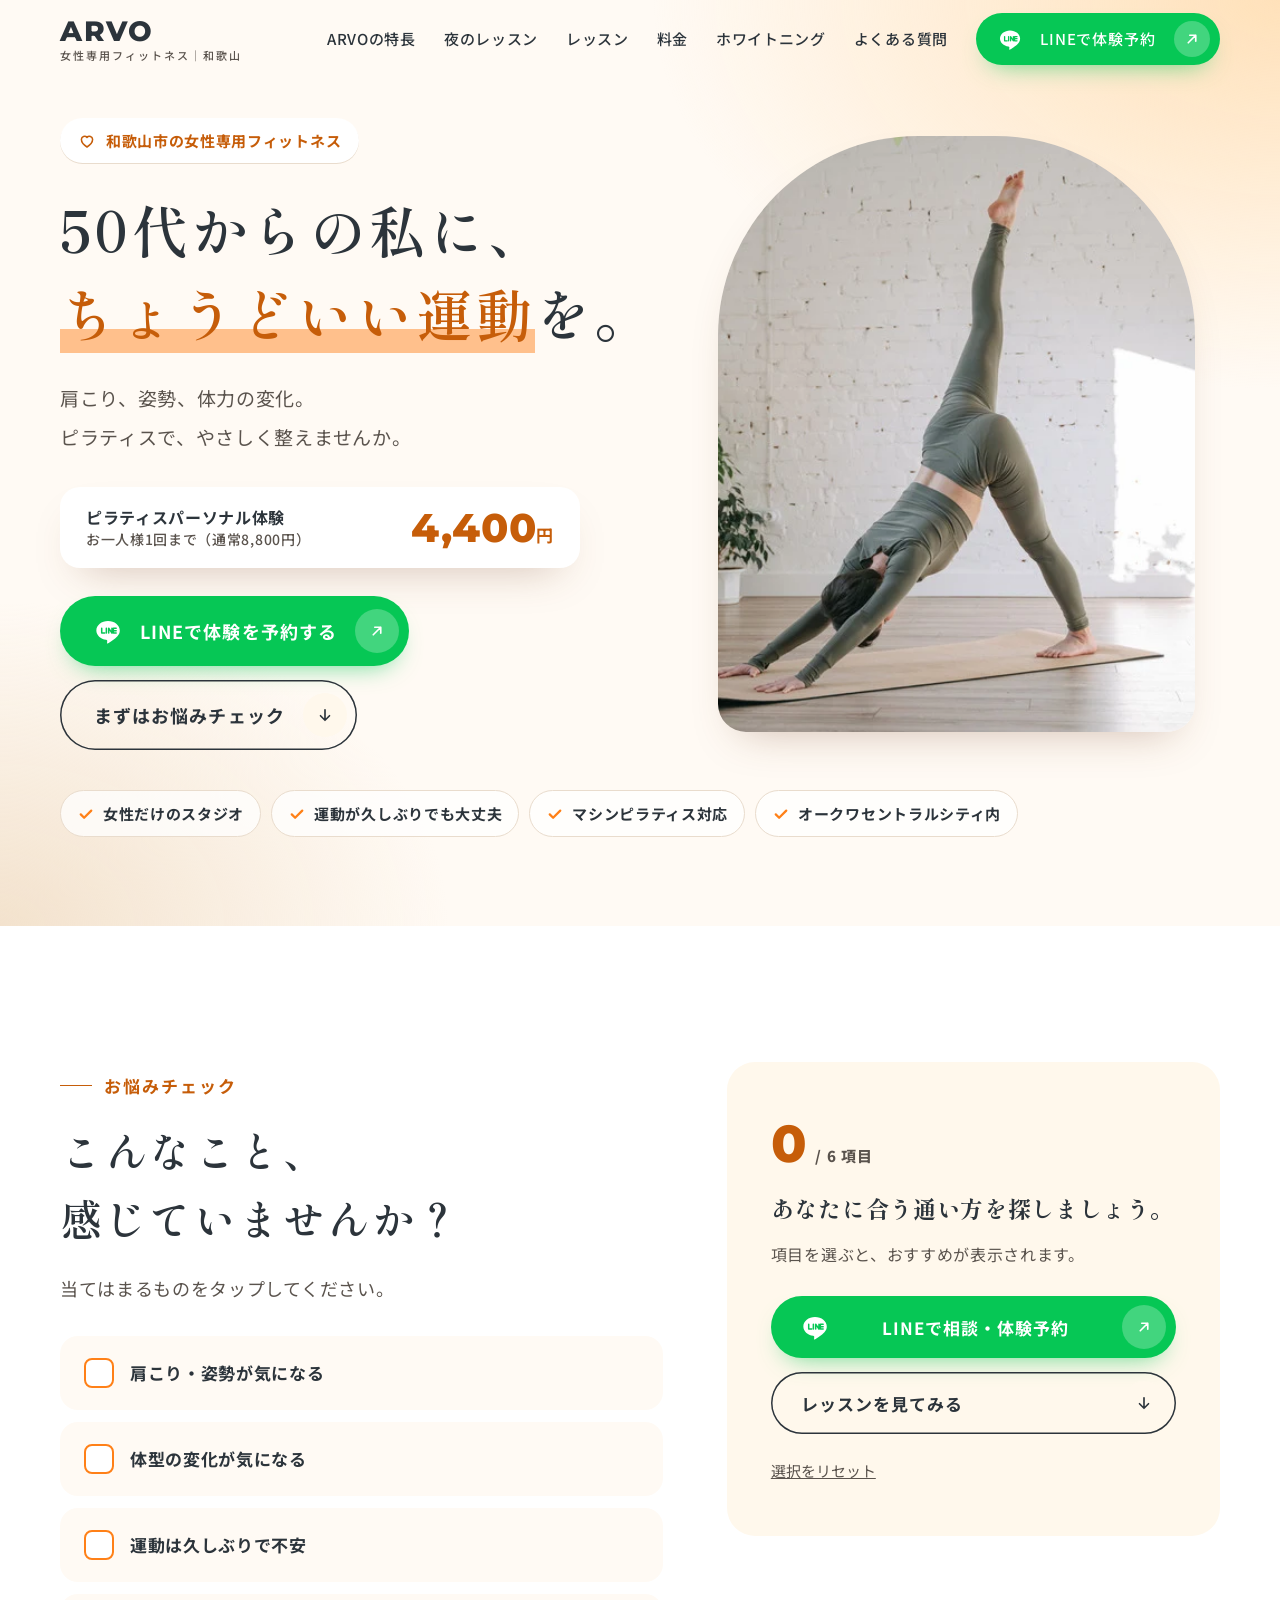
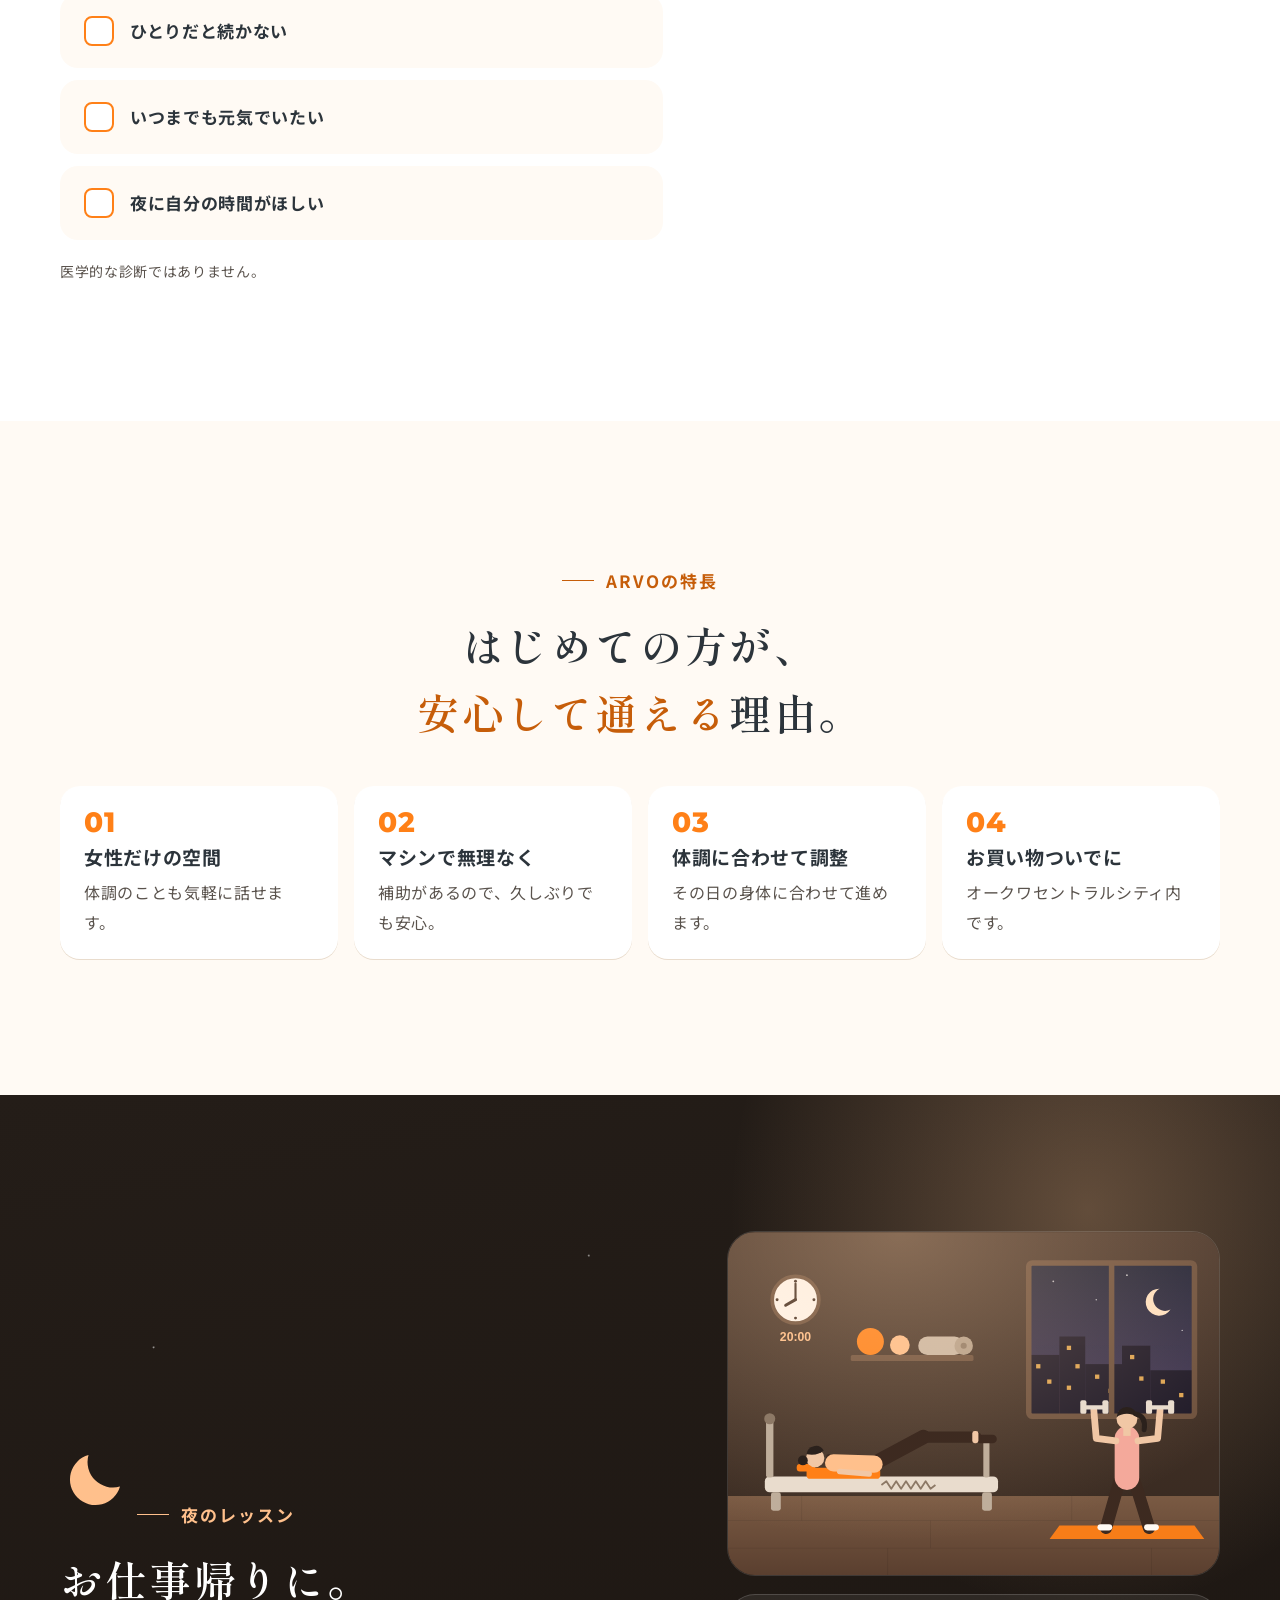
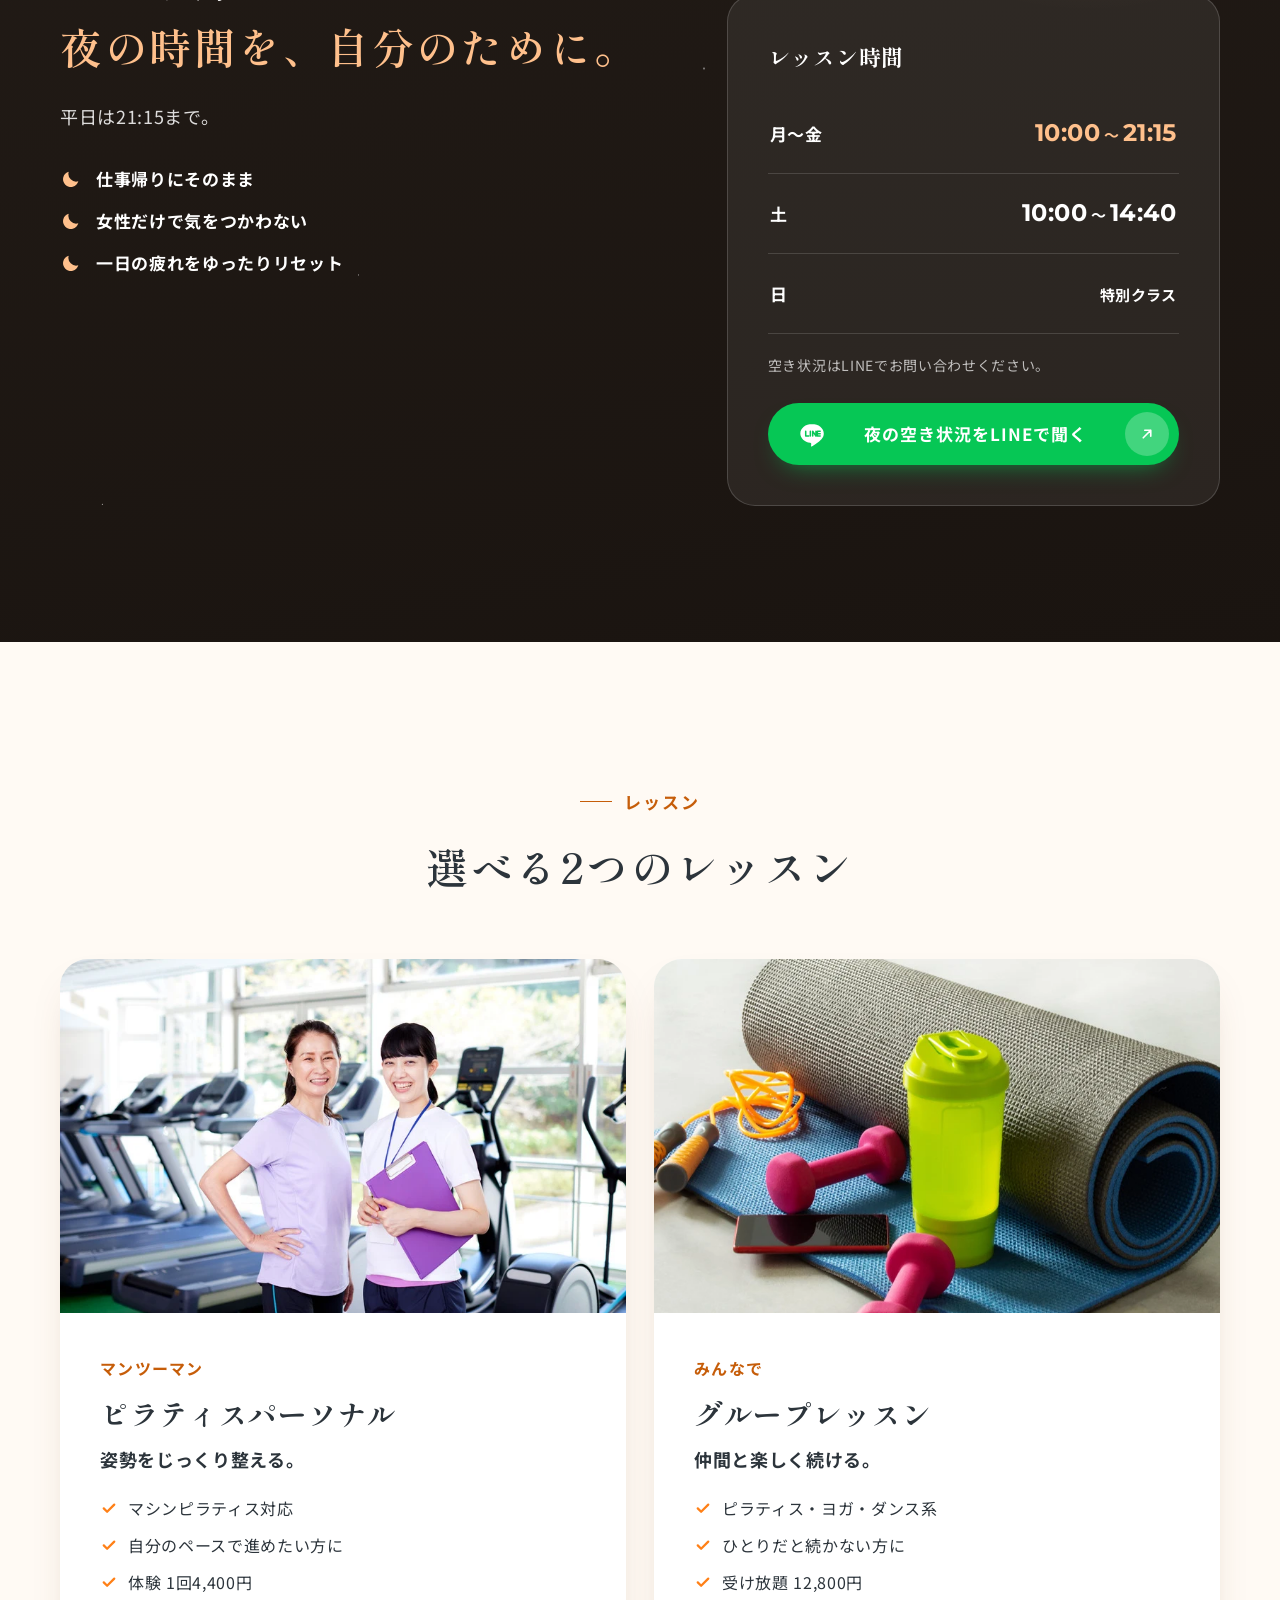
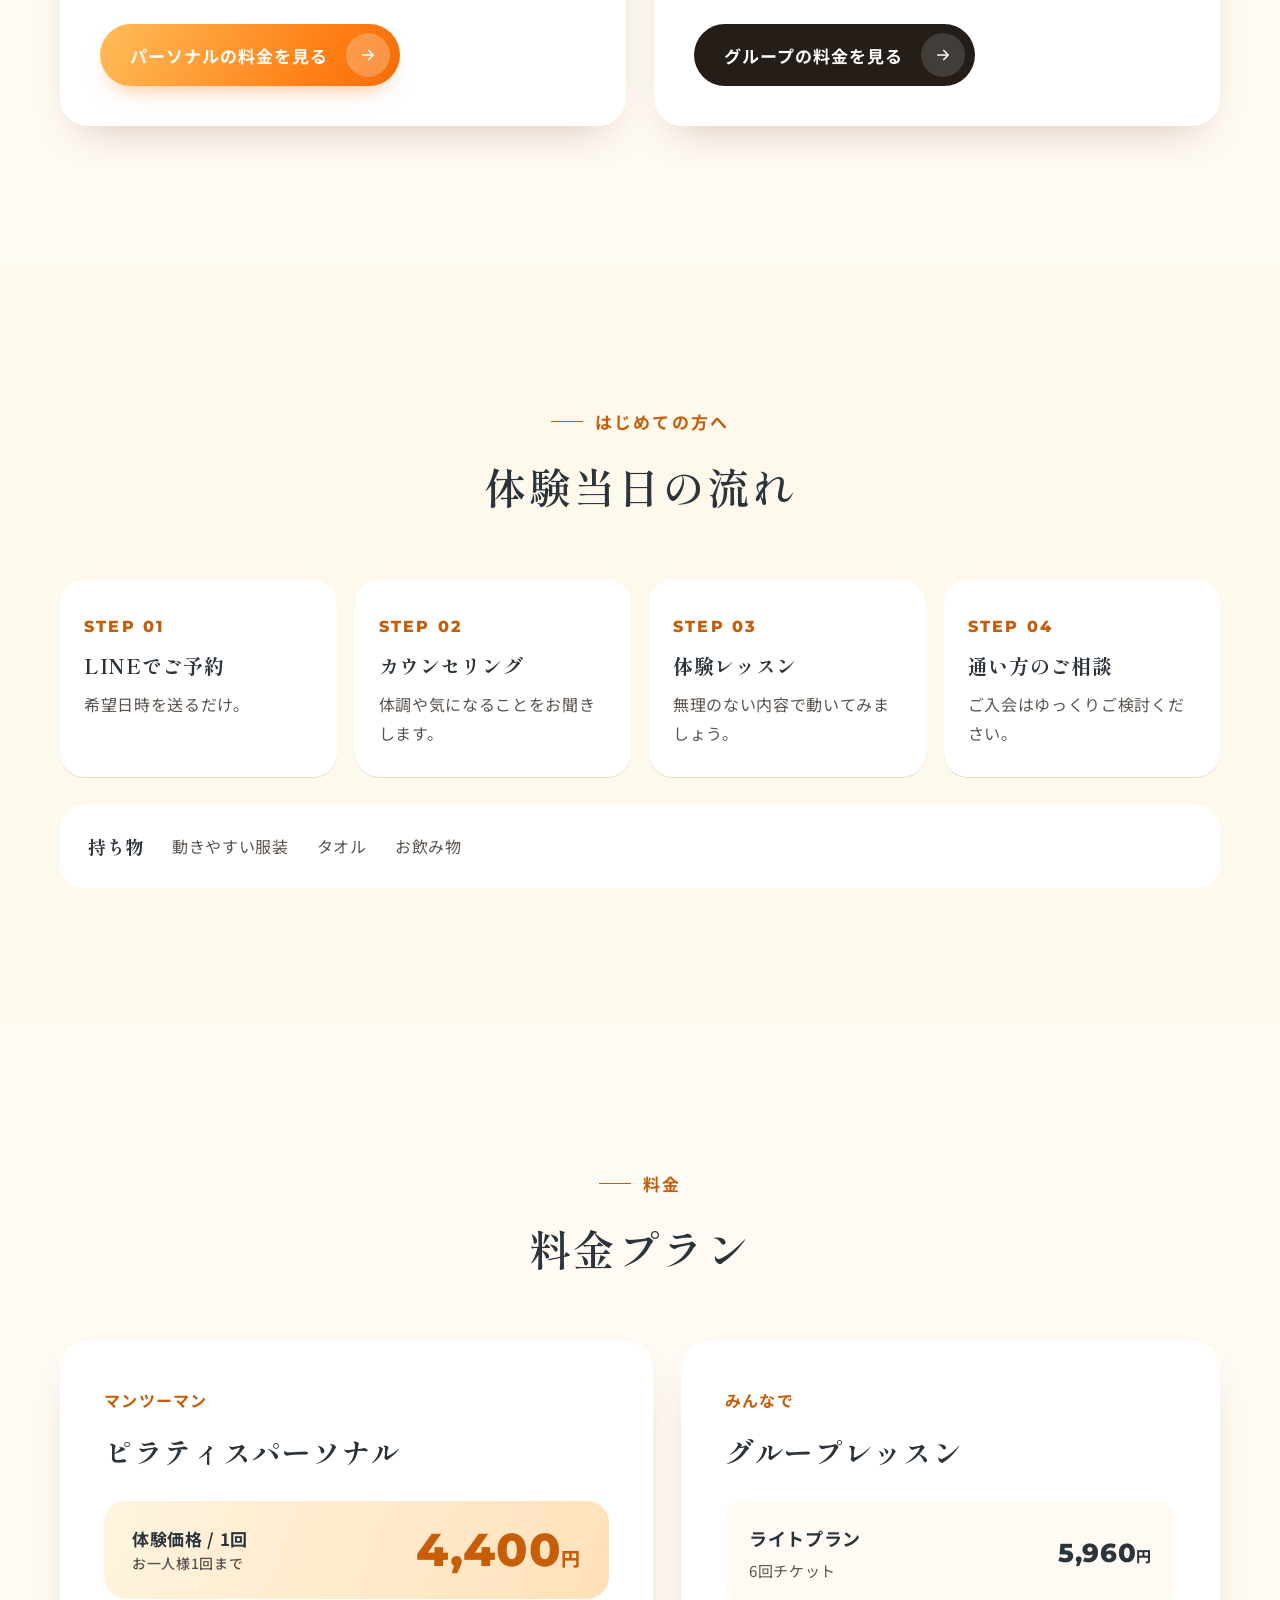
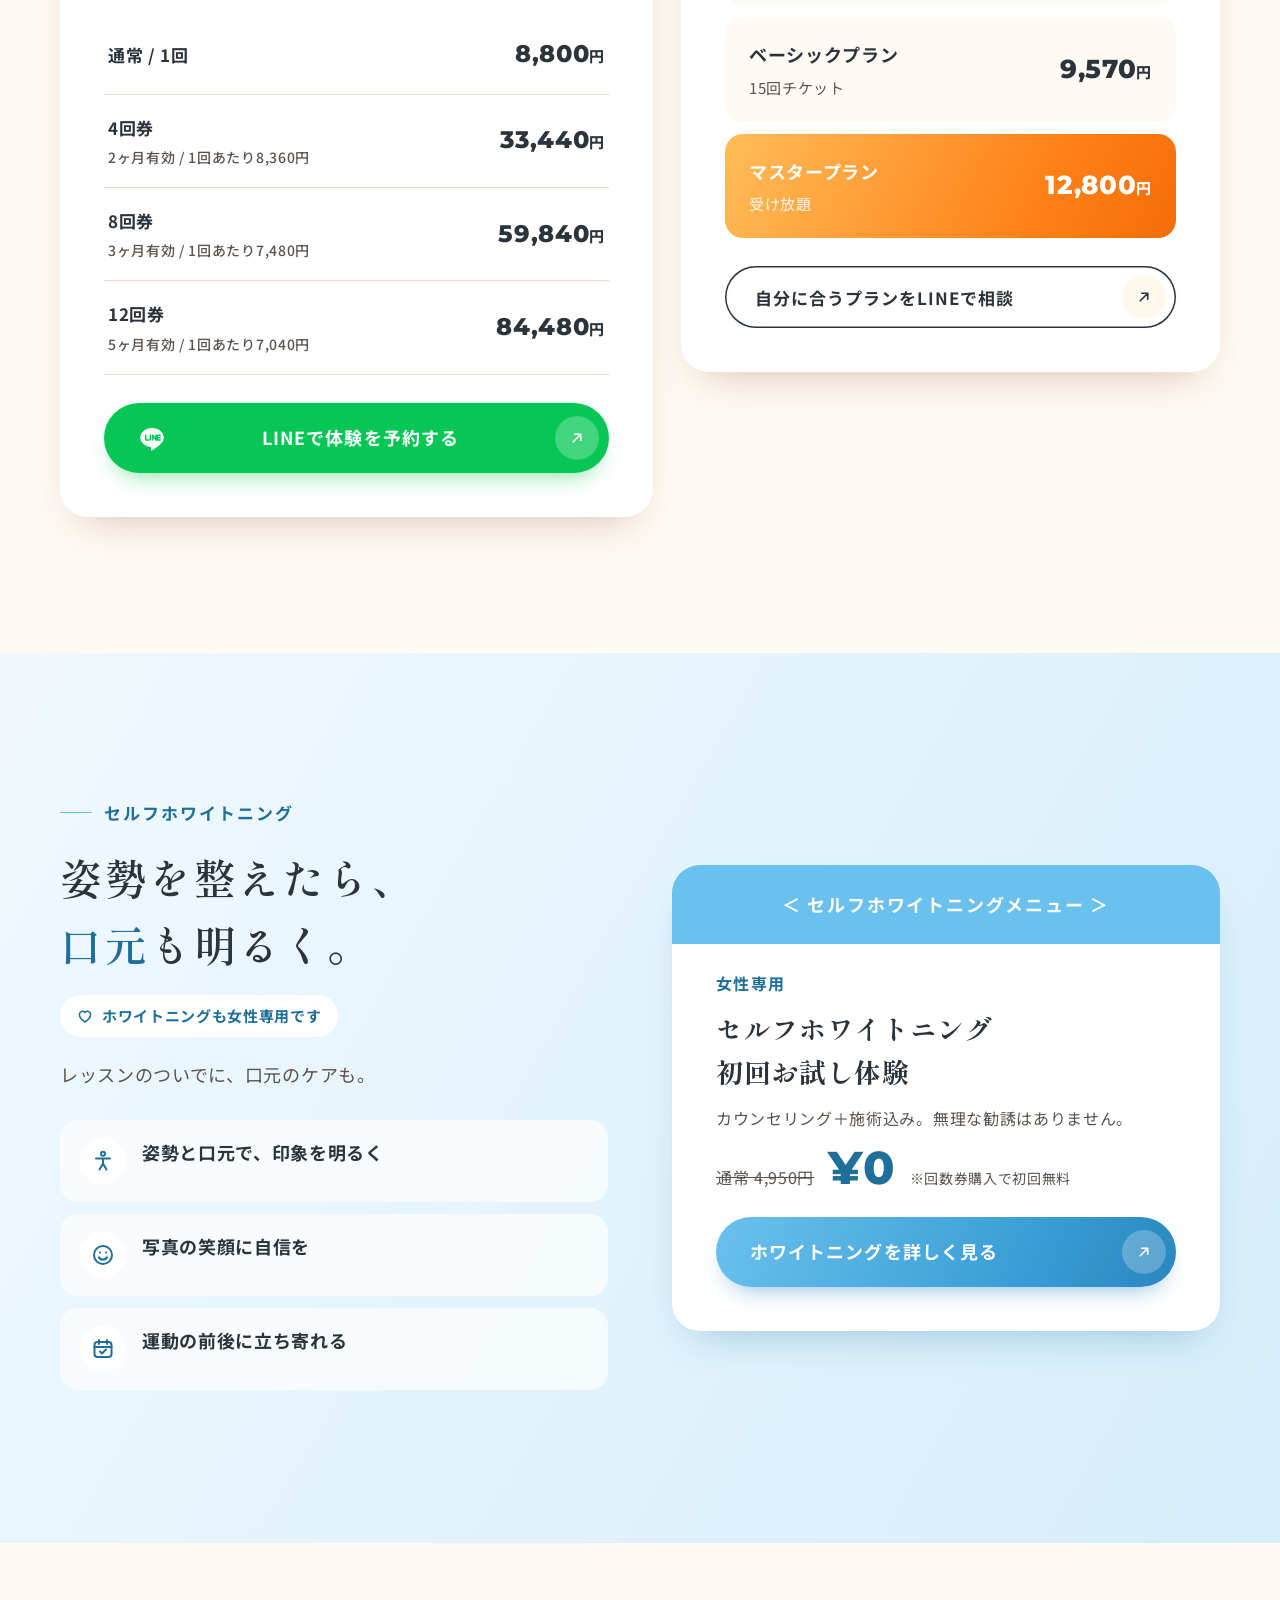
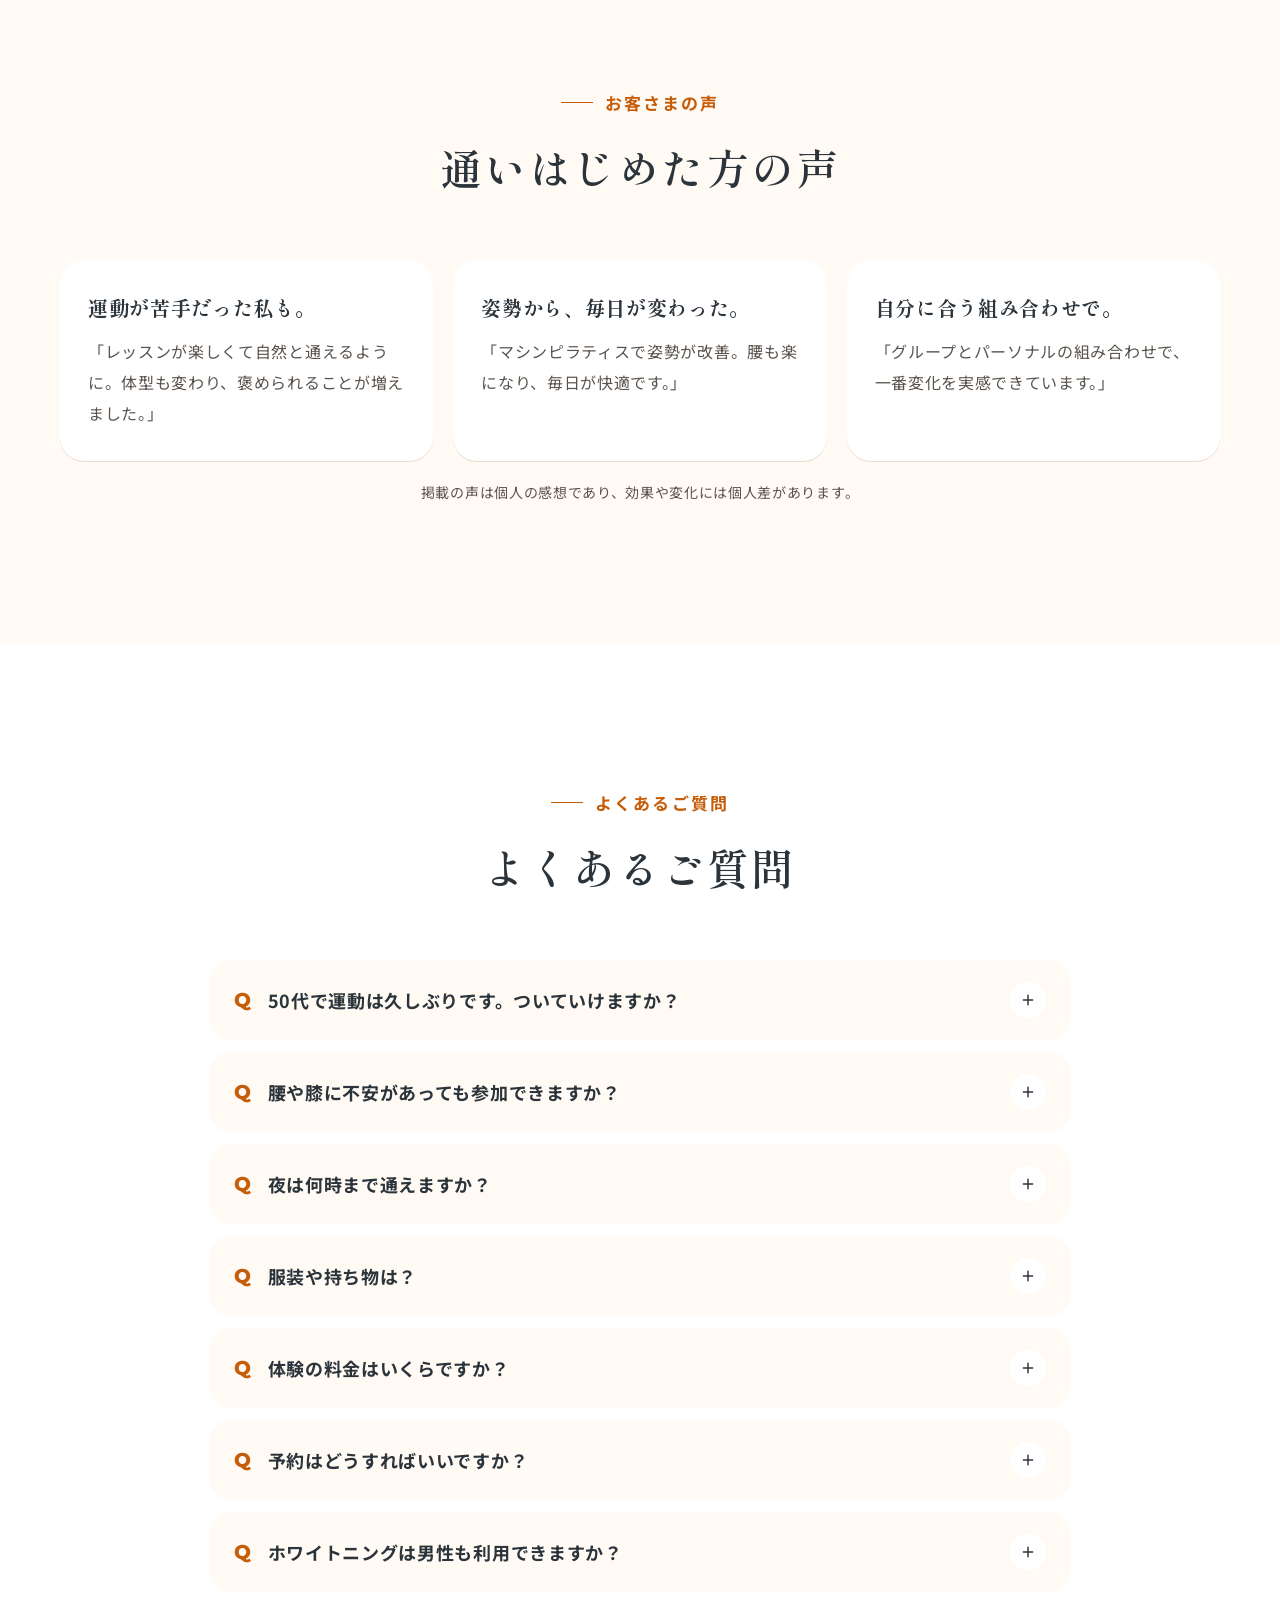
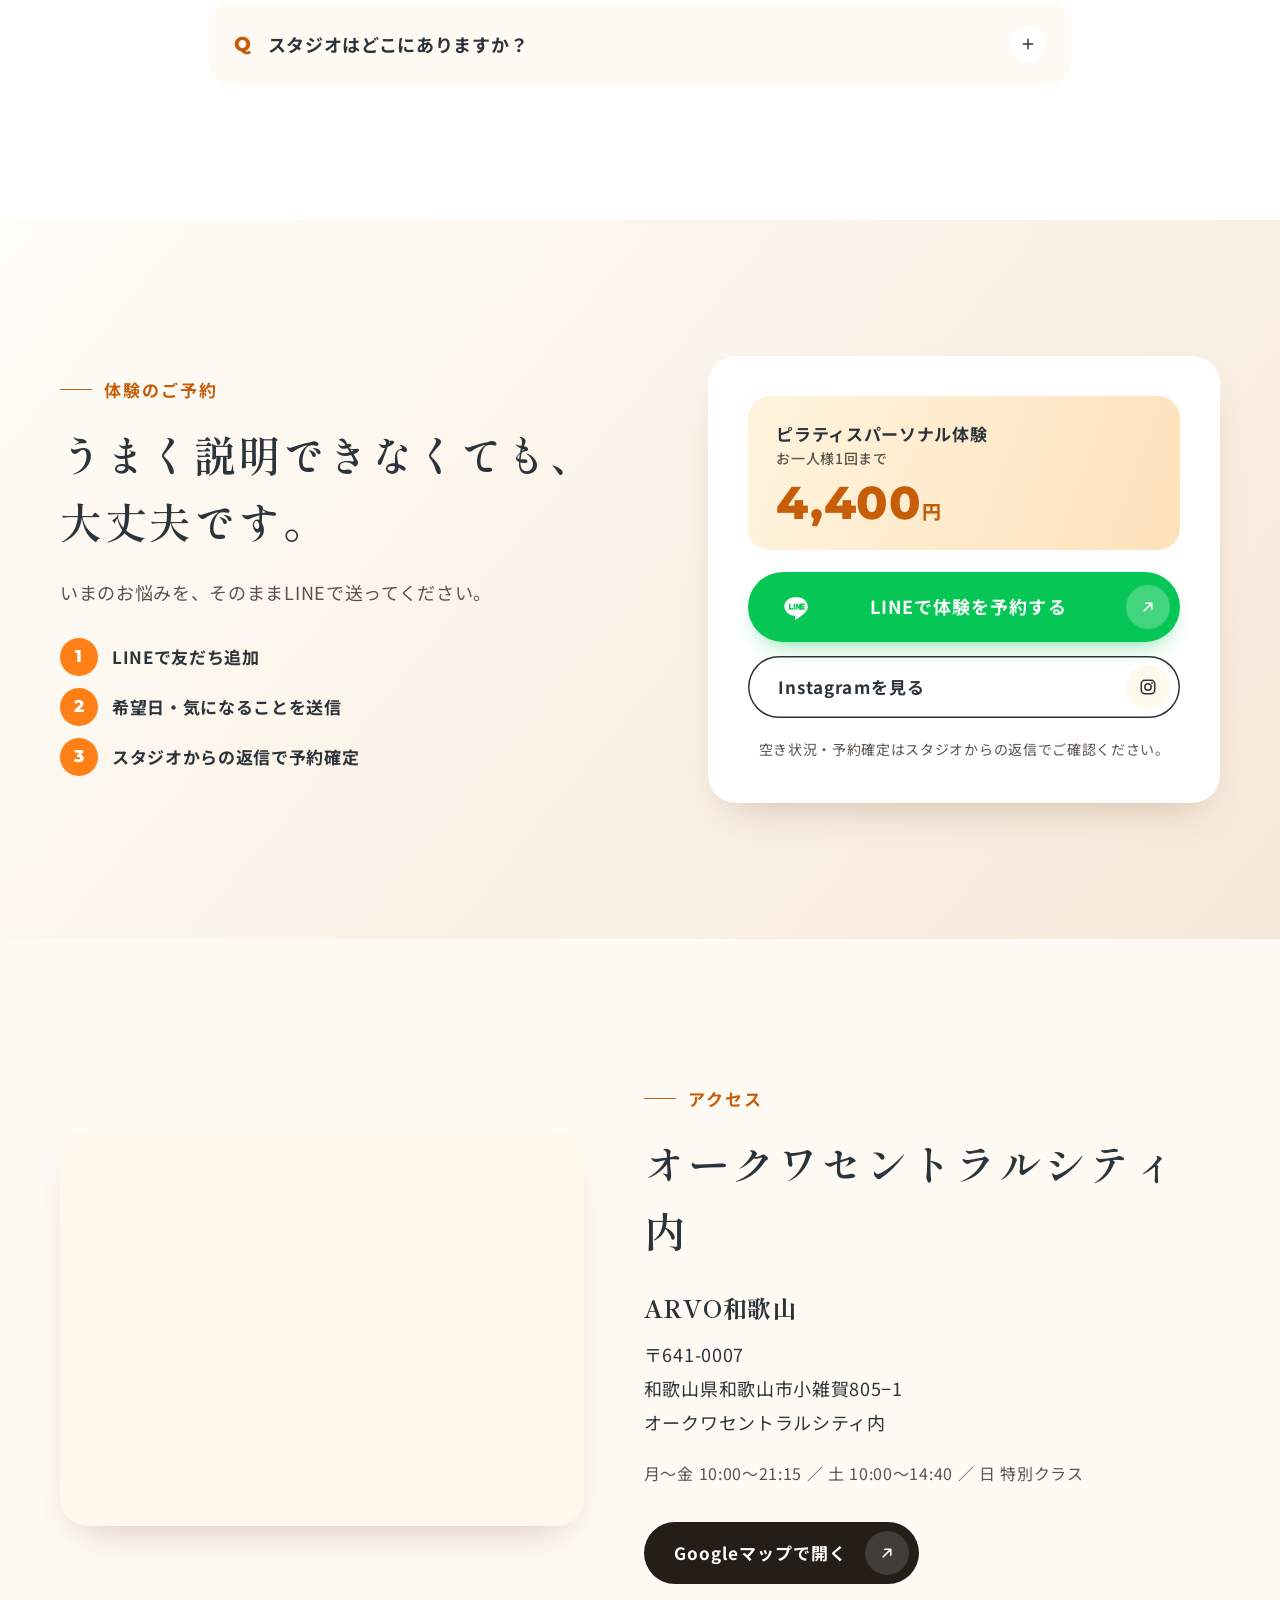
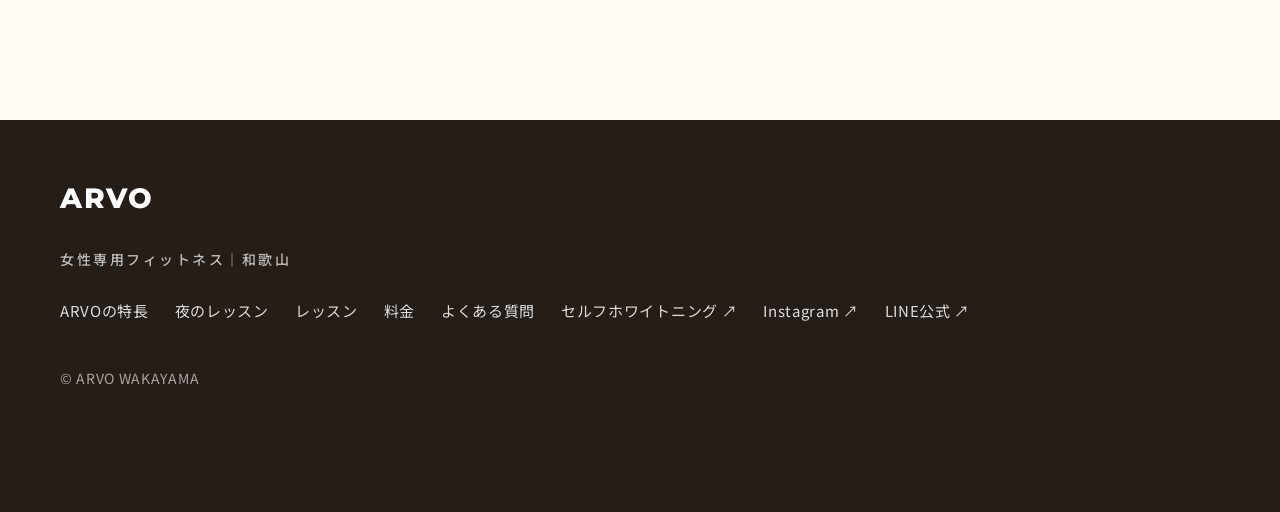
==== index.html @ 071e4595 "Remove evening-hours badge from first view Co-Authored-By: Claude Opus 5.5 <noreply@anthropic.com> C" ====
<!doctype html>
<html lang="ja">
<head>
<meta charset="utf-8">
<meta name="viewport" content="width=device-width,initial-scale=1">
<title>50代からはじめる、女性専用ピラティス | ARVO和歌山</title>
<meta name="description" content="和歌山市・オークワセントラルシティ内の女性専用フィットネス「ARVO」。50代からでも無理なくはじめられるピラティス・ヨガ。平日は夜21:15まで、仕事帰りにも通えます。ピラティスパーソナル体験1回4,400円。ご予約はLINEから。">
<meta property="og:title" content="50代からはじめる、女性専用ピラティス | ARVO和歌山">
<meta property="og:description" content="いまの私に、ちょうどいい運動を。平日は夜21:15まで。ピラティスパーソナル体験1回4,400円。">
<meta property="og:image" content="https://kechijima.github.io/ArvoHP/assets/yoga.webp">
<meta property="og:url" content="https://kechijima.github.io/ArvoHP/">
<meta property="og:type" content="website">
<meta name="theme-color" content="#241d18">
<link rel="preconnect" href="https://fonts.googleapis.com">
<link rel="preconnect" href="https://fonts.gstatic.com" crossorigin>
<link href="https://fonts.googleapis.com/css2?family=Montserrat:wght@700;800&family=Noto+Sans+JP:wght@400;500;700&family=Shippori+Mincho:wght@600&display=swap" rel="stylesheet">
<link rel="stylesheet" href="css/style.css">
</head>
<body>
<!--
  ▼ リンク設定
  LINE公式アカウント: https://lin.ee/SpYlcYa（js/main.js の LINKS.line でも一括管理）
-->
<a class="skip" href="#main">本文へ移動</a>

<svg width="0" height="0" style="position:absolute" aria-hidden="true">
  <symbol id="i-arrow" viewBox="0 0 24 24"><path d="M5 12h14M13 6l6 6-6 6" fill="none" stroke="currentColor" stroke-width="2.2" stroke-linecap="round" stroke-linejoin="round"/></symbol>
  <symbol id="i-out" viewBox="0 0 24 24"><path d="M7 17 17 7M9 7h8v8" fill="none" stroke="currentColor" stroke-width="2.2" stroke-linecap="round" stroke-linejoin="round"/></symbol>
  <symbol id="i-down" viewBox="0 0 24 24"><path d="M12 5v14M6 13l6 6 6-6" fill="none" stroke="currentColor" stroke-width="2.2" stroke-linecap="round" stroke-linejoin="round"/></symbol>
  <symbol id="i-plus" viewBox="0 0 24 24"><path d="M12 5v14M5 12h14" fill="none" stroke="currentColor" stroke-width="2.2" stroke-linecap="round"/></symbol>
  <symbol id="i-check" viewBox="0 0 24 24"><path d="m5 12.5 4.5 4.5L19 7.5" fill="none" stroke="currentColor" stroke-width="3" stroke-linecap="round" stroke-linejoin="round"/></symbol>
  <symbol id="i-line" viewBox="0 0 24 24"><path d="M12 3.5C6.5 3.5 2 7.1 2 11.6c0 4 3.6 7.4 8.4 8 .3.1.8.2.9.5.1.3.1.7 0 1l-.1.9c0 .3-.2 1 .9.5 1.1-.5 5.9-3.5 8-6 1.5-1.6 2-3.2 2-4.9 0-4.5-4.5-8.1-10.1-8.1Z" fill="#fff"/><path d="M6.6 9.6v4.2h2.6M10.6 9.6v4.2M12.6 13.8V9.6l2.8 4.2V9.6M19 9.6h-2.4v4.2H19M16.6 11.7H19" fill="none" stroke="#06c755" stroke-width="1.3" stroke-linecap="round" stroke-linejoin="round"/></symbol>
  <symbol id="i-ig" viewBox="0 0 24 24"><rect x="3" y="3" width="18" height="18" rx="5" fill="none" stroke="currentColor" stroke-width="2"/><circle cx="12" cy="12" r="4.2" fill="none" stroke="currentColor" stroke-width="2"/><circle cx="17.4" cy="6.6" r="1.2" fill="currentColor"/></symbol>
  <symbol id="i-moon" viewBox="0 0 24 24"><path d="M20 14.5A8.5 8.5 0 0 1 9.5 4a8.5 8.5 0 1 0 10.5 10.5Z" fill="currentColor"/></symbol>
  <symbol id="i-heart" viewBox="0 0 24 24"><path d="M12 20s-7.5-4.6-7.5-10.2A4.3 4.3 0 0 1 12 7.3a4.3 4.3 0 0 1 7.5 2.5C19.5 15.4 12 20 12 20Z" fill="none" stroke="currentColor" stroke-width="2" stroke-linejoin="round"/></symbol>
  <symbol id="i-pin" viewBox="0 0 24 24"><path d="M12 21s-7-6.2-7-11.5a7 7 0 0 1 14 0C19 14.8 12 21 12 21Z" fill="none" stroke="currentColor" stroke-width="2"/><circle cx="12" cy="9.5" r="2.5" fill="none" stroke="currentColor" stroke-width="2"/></symbol>
  <symbol id="i-leaf" viewBox="0 0 24 24"><path d="M5 19c0-8 5-13 14-14-1 9-6 14-14 14Zm0 0 7-7" fill="none" stroke="currentColor" stroke-width="2" stroke-linecap="round" stroke-linejoin="round"/></symbol>
  <symbol id="i-smile" viewBox="0 0 24 24"><circle cx="12" cy="12" r="9" fill="none" stroke="currentColor" stroke-width="2"/><path d="M8 14.5c1 1.4 2.4 2.1 4 2.1s3-.7 4-2.1M9 9.5h.01M15 9.5h.01" fill="none" stroke="currentColor" stroke-width="2.2" stroke-linecap="round"/></symbol>
  <symbol id="i-body" viewBox="0 0 24 24"><circle cx="12" cy="4.8" r="2" fill="none" stroke="currentColor" stroke-width="2"/><path d="M5 9.5h14M12 9.5v5M12 14.5l-3.5 6M12 14.5l3.5 6" fill="none" stroke="currentColor" stroke-width="2" stroke-linecap="round"/></symbol>
  <symbol id="i-cal" viewBox="0 0 24 24"><rect x="3.5" y="5" width="17" height="15" rx="3" fill="none" stroke="currentColor" stroke-width="2"/><path d="M3.5 10h17M8 3v4M16 3v4M9 14.5l2 2 4-4" fill="none" stroke="currentColor" stroke-width="2" stroke-linecap="round" stroke-linejoin="round"/></symbol>
  <symbol id="i-menu" viewBox="0 0 24 24"><path d="M4 7h16M4 12h16M4 17h16" fill="none" stroke="currentColor" stroke-width="2.2" stroke-linecap="round"/></symbol>
  <symbol id="i-close" viewBox="0 0 24 24"><path d="M6 6l12 12M18 6 6 18" fill="none" stroke="currentColor" stroke-width="2.2" stroke-linecap="round"/></symbol>
</svg>

<!-- ===== HEADER ===== -->
<header class="hd" id="hd">
  <div class="wrap hd-in">
    <a class="logo" href="#top" aria-label="ARVO 和歌山 トップへ"><b>ARVO</b><small>女性専用フィットネス｜和歌山</small></a>
    <button class="menu-btn" id="menuBtn" aria-label="メニューを開く" aria-expanded="false" aria-controls="nav"><svg><use href="#i-menu"/></svg></button>
    <nav class="nav" id="nav" aria-label="メインメニュー">
      <a href="#reasons">ARVOの特長</a>
      <a href="#night">夜のレッスン</a>
      <a href="#lessons">レッスン</a>
      <a href="#price">料金</a>
      <a href="#smile">ホワイトニング</a>
      <a href="#faq">よくある質問</a>
      <a class="btn btn--line" data-link="line" href="https://lin.ee/SpYlcYa" target="_blank" rel="noopener"><svg class="ico" aria-hidden="true"><use href="#i-line"/></svg>LINEで体験予約<span class="chip"><svg aria-hidden="true"><use href="#i-out"/></svg></span></a>
    </nav>
  </div>
</header>

<main id="main">
<!-- ===== FIRST VIEW ===== -->
<section class="hero" id="top">
  <div class="wrap hero-grid">
    <div class="hero-copy">
      <p class="hero-tag"><svg width="18" height="18" aria-hidden="true"><use href="#i-heart"/></svg>和歌山市の女性専用フィットネス</p>
      <h1>50代からの私に、<br><span class="nw"><em>ちょうどいい運動</em>を。</span></h1>
      <p class="hero-lead">肩こり、姿勢、体力の変化。<br>ピラティスで、やさしく整えませんか。</p>
      <p class="hero-offer"><span class="lbl">ピラティスパーソナル体験<small>お一人様1回まで（通常8,800円）</small></span><span class="price">4,400<small>円</small></span></p>
      <div class="btn-row">
        <a class="btn btn--line btn--lg" data-link="line" href="https://lin.ee/SpYlcYa" target="_blank" rel="noopener"><svg class="ico" aria-hidden="true"><use href="#i-line"/></svg>LINEで体験を予約する<span class="chip"><svg aria-hidden="true"><use href="#i-out"/></svg></span></a>
        <a class="btn btn--ghost btn--lg" href="#check">まずはお悩みチェック<span class="chip"><svg aria-hidden="true"><use href="#i-down"/></svg></span></a>
      </div>
    </div>
    <div class="hero-visual">
      <div class="hero-photo"><img src="assets/yoga.webp" alt="明るいスタジオで身体を伸ばす女性" fetchpriority="high" width="800" height="534"></div>
    </div>
  </div>
  <div class="wrap">
    <ul class="hero-chips">
      <li><svg aria-hidden="true"><use href="#i-check"/></svg>女性だけのスタジオ</li>
      <li><svg aria-hidden="true"><use href="#i-check"/></svg>運動が久しぶりでも大丈夫</li>
      <li><svg aria-hidden="true"><use href="#i-check"/></svg>マシンピラティス対応</li>
      <li><svg aria-hidden="true"><use href="#i-check"/></svg>オークワセントラルシティ内</li>
    </ul>
  </div>
</section>

<!-- ===== お悩みチェック ===== -->
<section class="sec check" id="check">
  <div class="wrap check-grid">
    <div class="rv">
      <p class="eyebrow">お悩みチェック</p>
      <h2 class="h2">こんなこと、<br>感じていませんか？</h2>
      <p class="lead">当てはまるものをタップしてください。</p>
      <ul class="check-list" style="margin-top:30px">
        <li class="check-item"><input type="checkbox" id="c1" data-hint="personal"><label for="c1"><span class="box"><svg><use href="#i-check"/></svg></span>肩こり・姿勢が気になる</label></li>
        <li class="check-item"><input type="checkbox" id="c2" data-hint="personal"><label for="c2"><span class="box"><svg><use href="#i-check"/></svg></span>体型の変化が気になる</label></li>
        <li class="check-item"><input type="checkbox" id="c3" data-hint="both"><label for="c3"><span class="box"><svg><use href="#i-check"/></svg></span>運動は久しぶりで不安</label></li>
        <li class="check-item"><input type="checkbox" id="c4" data-hint="group"><label for="c4"><span class="box"><svg><use href="#i-check"/></svg></span>ひとりだと続かない</label></li>
        <li class="check-item"><input type="checkbox" id="c5" data-hint="group"><label for="c5"><span class="box"><svg><use href="#i-check"/></svg></span>いつまでも元気でいたい</label></li>
        <li class="check-item"><input type="checkbox" id="c6" data-hint="night"><label for="c6"><span class="box"><svg><use href="#i-check"/></svg></span>夜に自分の時間がほしい</label></li>
      </ul>
      <p class="note">医学的な診断ではありません。</p>
    </div>
    <aside class="result rv" aria-live="polite">
      <p class="count"><span id="cnt">0</span><small>/ 6 項目</small></p>
      <h3 id="resTitle">あなたに合う通い方を探しましょう。</h3>
      <p id="resText">項目を選ぶと、おすすめが表示されます。</p>
      <div class="btn-row">
        <a class="btn btn--line btn--block" data-link="line" href="https://lin.ee/SpYlcYa" target="_blank" rel="noopener"><svg class="ico" aria-hidden="true"><use href="#i-line"/></svg>LINEで相談・体験予約<span class="chip"><svg aria-hidden="true"><use href="#i-out"/></svg></span></a>
        <a class="btn btn--ghost btn--block" href="#lessons">レッスンを見てみる<span class="chip"><svg aria-hidden="true"><use href="#i-down"/></svg></span></a>
      </div>
      <button class="reset" id="reset" type="button">選択をリセット</button>
    </aside>
  </div>
</section>

<!-- ===== 特長 ===== -->
<section class="sec" id="reasons">
  <div class="wrap reasons-wrap">
    <div class="rv">
      <p class="eyebrow">ARVOの特長</p>
      <h2 class="h2">はじめての方が、<br><em>安心して通える</em>理由。</h2>
            <div class="reasons">
        <div class="reason"><span class="n">01</span><h3>女性だけの空間</h3><p>体調のことも気軽に話せます。</p></div>
        <div class="reason"><span class="n">02</span><h3>マシンで無理なく</h3><p>補助があるので、久しぶりでも安心。</p></div>
        <div class="reason"><span class="n">03</span><h3>体調に合わせて調整</h3><p>その日の身体に合わせて進めます。</p></div>
        <div class="reason"><span class="n">04</span><h3>お買い物ついでに</h3><p>オークワセントラルシティ内です。</p></div>
      </div>
    </div>
  </div>
</section>

<!-- ===== 夜のレッスン（30代向け） ===== -->
<section class="sec night" id="night">
  <div class="night-stars" aria-hidden="true"></div>
  <div class="wrap night-grid">
    <div class="rv">
      <svg class="night-moon" aria-hidden="true"><use href="#i-moon"/></svg>
      <p class="eyebrow" style="margin-top:18px">夜のレッスン</p>
      <h2 class="h2">お仕事帰りに。<br><em>夜の時間を、自分のために。</em></h2>
      <p class="lead">平日は21:15まで。</p>
      <ul class="night-points">
        <li><svg aria-hidden="true"><use href="#i-moon"/></svg><span><b>仕事帰りにそのまま</b></span></li>
        <li><svg aria-hidden="true"><use href="#i-moon"/></svg><span><b>女性だけで気をつかわない</b></span></li>
        <li><svg aria-hidden="true"><use href="#i-moon"/></svg><span><b>一日の疲れをゆったりリセット</b></span></li>
      </ul>
    </div>
    <div class="rv">
    <figure class="night-img"><img src="assets/night-lesson.svg" alt="夜のスタジオでピラティスをする女性のイメージ" loading="lazy" width="800" height="560"></figure>
    <div class="hours">
      <h3>レッスン時間</h3>
      <table>
        <tr class="is-night"><th>月〜金</th><td>10:00<small> 〜 </small>21:15</td></tr>
        <tr><th>土</th><td>10:00<small> 〜 </small>14:40</td></tr>
        <tr><th>日</th><td><small>特別クラス</small></td></tr>
      </table>
      <p class="note">空き状況はLINEでお問い合わせください。</p>
      <a class="btn btn--line btn--block" data-link="line" href="https://lin.ee/SpYlcYa" target="_blank" rel="noopener"><svg class="ico" aria-hidden="true"><use href="#i-line"/></svg>夜の空き状況をLINEで聞く<span class="chip"><svg aria-hidden="true"><use href="#i-out"/></svg></span></a>
    </div>
    </div>
  </div>
</section>

<!-- ===== レッスン ===== -->
<section class="sec" id="lessons">
  <div class="wrap">
    <div class="sec-head center rv">
      <p class="eyebrow">レッスン</p>
      <h2 class="h2">選べる2つのレッスン</h2>
          </div>
    <div class="lessons">
      <article class="lesson rv">
        <div class="lesson-img"><img src="assets/welcome.webp" alt="カウンセリングを担当するインストラクター" loading="lazy" width="800" height="534" style="object-position:70% 30%"></div>
        <div class="lesson-body">
          <p class="tag">マンツーマン</p>
          <h3>ピラティスパーソナル</h3>
          <p class="catch">姿勢をじっくり整える。</p>
          <ul>
            <li><svg aria-hidden="true"><use href="#i-check"/></svg>マシンピラティス対応</li>
            <li><svg aria-hidden="true"><use href="#i-check"/></svg>自分のペースで進めたい方に</li>
            <li><svg aria-hidden="true"><use href="#i-check"/></svg>体験 1回4,400円</li>
          </ul>
          <a class="btn" href="#price-personal">パーソナルの料金を見る<span class="chip"><svg aria-hidden="true"><use href="#i-arrow"/></svg></span></a>
        </div>
      </article>
      <article class="lesson rv">
        <div class="lesson-img"><img src="assets/mat.webp" alt="ヨガマットとトレーニング用品" loading="lazy" width="800" height="534"></div>
        <div class="lesson-body">
          <p class="tag">みんなで</p>
          <h3>グループレッスン</h3>
          <p class="catch">仲間と楽しく続ける。</p>
          <ul>
            <li><svg aria-hidden="true"><use href="#i-check"/></svg>ピラティス・ヨガ・ダンス系</li>
            <li><svg aria-hidden="true"><use href="#i-check"/></svg>ひとりだと続かない方に</li>
            <li><svg aria-hidden="true"><use href="#i-check"/></svg>受け放題 12,800円</li>
          </ul>
          <a class="btn btn--dark" href="#price-group">グループの料金を見る<span class="chip"><svg aria-hidden="true"><use href="#i-arrow"/></svg></span></a>
        </div>
      </article>
    </div>
  </div>
</section>

<!-- ===== 体験の流れ ===== -->
<section class="sec flow-sec" id="flow">
  <div class="wrap">
    <div class="sec-head center rv">
      <p class="eyebrow">はじめての方へ</p>
      <h2 class="h2">体験当日の流れ</h2>
          </div>
    <ol class="steps">
      <li class="step rv"><span class="n">STEP 01</span><h3>LINEでご予約</h3><p>希望日時を送るだけ。</p></li>
      <li class="step rv"><span class="n">STEP 02</span><h3>カウンセリング</h3><p>体調や気になることをお聞きします。</p></li>
      <li class="step rv"><span class="n">STEP 03</span><h3>体験レッスン</h3><p>無理のない内容で動いてみましょう。</p></li>
      <li class="step rv"><span class="n">STEP 04</span><h3>通い方のご相談</h3><p>ご入会はゆっくりご検討ください。</p></li>
    </ol>
    <div class="bring rv"><b>持ち物</b><span>動きやすい服装</span><span>タオル</span><span>お飲み物</span></div>
  </div>
</section>

<!-- ===== 料金 ===== -->
<section class="sec" id="price">
  <div class="wrap">
    <div class="sec-head center rv">
      <p class="eyebrow">料金</p>
      <h2 class="h2">料金プラン</h2>
          </div>
    <div class="price-grid">
      <div class="pcard rv" id="price-personal">
        <p class="tag">マンツーマン</p>
        <h3>ピラティスパーソナル</h3>
        <div class="trial">
          <p class="lbl">体験価格 / 1回<small>お一人様1回まで</small></p>
          <p class="val">4,400<small>円</small></p>
        </div>
        <table class="ptable">
          <tr><th>通常 / 1回</th><td>8,800<small>円</small></td></tr>
          <tr><th>4回券<small>2ヶ月有効 / 1回あたり8,360円</small></th><td>33,440<small>円</small></td></tr>
          <tr><th>8回券<small>3ヶ月有効 / 1回あたり7,480円</small></th><td>59,840<small>円</small></td></tr>
          <tr><th>12回券<small>5ヶ月有効 / 1回あたり7,040円</small></th><td>84,480<small>円</small></td></tr>
        </table>
        <a class="btn btn--line btn--block btn--lg" data-link="line" href="https://lin.ee/SpYlcYa" target="_blank" rel="noopener"><svg class="ico" aria-hidden="true"><use href="#i-line"/></svg>LINEで体験を予約する<span class="chip"><svg aria-hidden="true"><use href="#i-out"/></svg></span></a>
      </div>
      <div class="pcard rv" id="price-group">
        <p class="tag">みんなで</p>
        <h3>グループレッスン</h3>
                <div class="group-plans">
          <div class="gplan"><div><b>ライトプラン</b><span>6回チケット</span></div><p class="v">5,960<small>円</small></p></div>
          <div class="gplan"><div><b>ベーシックプラン</b><span>15回チケット</span></div><p class="v">9,570<small>円</small></p></div>
          <div class="gplan is-best"><div><b>マスタープラン</b><span>受け放題</span></div><p class="v">12,800<small>円</small></p></div>
        </div>
        <a class="btn btn--ghost btn--block" data-link="line" href="https://lin.ee/SpYlcYa" target="_blank" rel="noopener">自分に合うプランをLINEで相談<span class="chip"><svg aria-hidden="true"><use href="#i-out"/></svg></span></a>
      </div>
    </div>
  </div>
</section>

<!-- ===== ホワイトニング（女性専用） ===== -->
<section class="sec smile" id="smile">
  <div class="wrap smile-grid">
    <div class="rv">
      <p class="eyebrow">セルフホワイトニング</p>
      <h2 class="h2">姿勢を整えたら、<br><em>口元</em>も明るく。</h2>
      <p class="wh-only"><svg width="18" height="18" aria-hidden="true"><use href="#i-heart"/></svg>ホワイトニングも女性専用です</p>
      <p class="lead">レッスンのついでに、口元のケアも。</p>
      <ul class="synergy">
        <li><span class="ic"><svg aria-hidden="true"><use href="#i-body"/></svg></span><div><h3>姿勢と口元で、印象を明るく</h3></div></li>
        <li><span class="ic"><svg aria-hidden="true"><use href="#i-smile"/></svg></span><div><h3>写真の笑顔に自信を</h3></div></li>
        <li><span class="ic"><svg aria-hidden="true"><use href="#i-cal"/></svg></span><div><h3>運動の前後に立ち寄れる</h3></div></li>
      </ul>
    </div>
    <div class="wh-card rv">
      <p class="wh-head">＜ セルフホワイトニングメニュー ＞</p>
      <p class="tag">女性専用</p>
      <h3>セルフホワイトニング<br>初回お試し体験</h3>
      <p>カウンセリング＋施術込み。無理な勧誘はありません。</p>
      <p class="wh-price"><s>通常 4,950円</s><b>¥0</b><small>※回数券購入で初回無料</small></p>
      <a class="btn btn--block btn--lg" data-link="whitening" href="https://arvo-4ef22.web.app/" target="_blank" rel="noopener">ホワイトニングを詳しく見る<span class="chip"><svg aria-hidden="true"><use href="#i-out"/></svg></span></a>
    </div>
  </div>
</section>

<!-- ===== お客さまの声 ===== -->
<section class="sec" id="voices">
  <div class="wrap">
    <div class="sec-head center rv">
      <p class="eyebrow">お客さまの声</p>
      <h2 class="h2">通いはじめた方の声</h2>
    </div>
    <div class="voices">
      <article class="voice rv"><h3>運動が苦手だった私も。</h3><p>「レッスンが楽しくて自然と通えるように。体型も変わり、褒められることが増えました。」</p></article>
      <article class="voice rv"><h3>姿勢から、毎日が変わった。</h3><p>「マシンピラティスで姿勢が改善。腰も楽になり、毎日が快適です。」</p></article>
      <article class="voice rv"><h3>自分に合う組み合わせで。</h3><p>「グループとパーソナルの組み合わせで、一番変化を実感できています。」</p></article>
    </div>
    <p class="note center">掲載の声は個人の感想であり、効果や変化には個人差があります。</p>
  </div>
</section>

<!-- ===== FAQ ===== -->
<section class="sec faq-sec" id="faq">
  <div class="wrap">
    <div class="sec-head center rv">
      <p class="eyebrow">よくあるご質問</p>
      <h2 class="h2">よくあるご質問</h2>
    </div>
    <div class="faq rv">
      <details><summary><span class="q">Q</span>50代で運動は久しぶりです。ついていけますか？<span class="pm"><svg aria-hidden="true"><use href="#i-plus"/></svg></span></summary><p class="a">大丈夫です。カウンセリングで体調をお聞きし、いまの身体に合わせてご案内します。</p></details>
      <details><summary><span class="q">Q</span>腰や膝に不安があっても参加できますか？<span class="pm"><svg aria-hidden="true"><use href="#i-plus"/></svg></span></summary><p class="a">動きを調整しながら進めます。通院中・持病のある方は、事前に医師へご相談ください。</p></details>
      <details><summary><span class="q">Q</span>夜は何時まで通えますか？<span class="pm"><svg aria-hidden="true"><use href="#i-plus"/></svg></span></summary><p class="a">平日は21:15まで、土曜は14:40まで。日曜は特別クラスです。</p></details>
      <details><summary><span class="q">Q</span>服装や持ち物は？<span class="pm"><svg aria-hidden="true"><use href="#i-plus"/></svg></span></summary><p class="a">動きやすい服装、タオル、お飲み物をお持ちください。</p></details>
      <details><summary><span class="q">Q</span>体験の料金はいくらですか？<span class="pm"><svg aria-hidden="true"><use href="#i-plus"/></svg></span></summary><p class="a">ピラティスパーソナル体験は1回4,400円（お一人様1回まで）です。</p></details>
      <details><summary><span class="q">Q</span>予約はどうすればいいですか？<span class="pm"><svg aria-hidden="true"><use href="#i-plus"/></svg></span></summary><p class="a"><a data-link="line" href="https://lin.ee/SpYlcYa" target="_blank" rel="noopener">LINE公式アカウント</a>を友だち追加し、ご希望の日時をお送りください。</p></details>
      <details><summary><span class="q">Q</span>ホワイトニングは男性も利用できますか？<span class="pm"><svg aria-hidden="true"><use href="#i-plus"/></svg></span></summary><p class="a">いいえ、女性専用です。詳しくは<a data-link="whitening" href="https://arvo-4ef22.web.app/" target="_blank" rel="noopener">ホワイトニング専用ページ</a>をご覧ください。</p></details>
      <details><summary><span class="q">Q</span>スタジオはどこにありますか？<span class="pm"><svg aria-hidden="true"><use href="#i-plus"/></svg></span></summary><p class="a">〒641-0007 和歌山県和歌山市小雑賀805−1、オークワセントラルシティ内です。</p></details>
    </div>
  </div>
</section>

<!-- ===== CTA ===== -->
<section class="sec cta" id="contact">
  <div class="wrap cta-box">
    <div class="rv">
      <p class="eyebrow">体験のご予約</p>
      <h2 class="h2">うまく説明できなくても、<br>大丈夫です。</h2>
      <p class="lead">いまのお悩みを、そのままLINEで送ってください。</p>
      <ol class="flow">
        <li><b>1</b>LINEで友だち追加</li>
        <li><b>2</b>希望日・気になることを送信</li>
        <li><b>3</b>スタジオからの返信で予約確定</li>
      </ol>
    </div>
    <div class="cta-card rv">
      <div class="trial">
        <p class="lbl">ピラティスパーソナル体験<small>お一人様1回まで</small></p>
        <p class="val">4,400<small>円</small></p>
      </div>
      <a class="btn btn--line btn--block btn--lg" data-link="line" href="https://lin.ee/SpYlcYa" target="_blank" rel="noopener"><svg class="ico" aria-hidden="true"><use href="#i-line"/></svg>LINEで体験を予約する<span class="chip"><svg aria-hidden="true"><use href="#i-out"/></svg></span></a>
      <a class="btn btn--ghost btn--block alt" data-link="instagram" href="https://www.instagram.com/arvo_2026/" target="_blank" rel="noopener">Instagramを見る<span class="chip"><svg aria-hidden="true"><use href="#i-ig"/></svg></span></a>
      <p class="note">空き状況・予約確定はスタジオからの返信でご確認ください。</p>
    </div>
  </div>
</section>

<!-- ===== アクセス ===== -->
<section class="sec" id="access">
  <div class="wrap access-grid">
    <div class="access-map rv"><iframe src="https://www.google.com/maps?q=%E3%82%AA%E3%83%BC%E3%82%AF%E3%83%AF%E3%82%BB%E3%83%B3%E3%83%88%E3%83%A9%E3%83%AB%E3%82%B7%E3%83%86%E3%82%A3%E5%92%8C%E6%AD%8C%E5%B1%B1%E5%BA%97&amp;output=embed" title="ARVO和歌山の地図" loading="lazy" referrerpolicy="no-referrer-when-downgrade"></iframe></div>
    <div class="rv">
      <p class="eyebrow">アクセス</p>
      <h2 class="h2">オークワセントラルシティ内</h2>
      <p class="addr"><b>ARVO和歌山</b>〒641-0007<br>和歌山県和歌山市小雑賀805−1<br>オークワセントラルシティ内</p>
      <p class="addr-hours">月〜金 10:00〜21:15 ／ 土 10:00〜14:40 ／ 日 特別クラス</p>
      <div class="btn-row"><a class="btn btn--dark" href="https://www.google.com/maps/place/%E3%82%B9%E3%83%BC%E3%83%91%E3%83%BC%E3%82%BB%E3%83%B3%E3%82%BF%E3%83%BC%E3%82%AA%E3%83%BC%E3%82%AF%E3%83%AF+%E3%82%BB%E3%83%B3%E3%83%88%E3%83%A9%E3%83%AB%E3%82%B7%E3%83%86%E3%82%A3%E5%92%8C%E6%AD%8C%E5%B1%B1%E5%BA%97/@34.195316,135.18336,16z" target="_blank" rel="noopener">Googleマップで開く<span class="chip"><svg aria-hidden="true"><use href="#i-out"/></svg></span></a></div>
    </div>
  </div>
</section>
</main>

<footer class="ft">
  <div class="wrap">
    <div class="ft-in">
      <a class="logo" href="#top"><b>ARVO</b><small>女性専用フィットネス｜和歌山</small></a>
      <nav class="ft-nav" aria-label="フッターメニュー">
        <a href="#reasons">ARVOの特長</a><a href="#night">夜のレッスン</a><a href="#lessons">レッスン</a><a href="#price">料金</a><a href="#faq">よくある質問</a>
        <a data-link="whitening" href="https://arvo-4ef22.web.app/" target="_blank" rel="noopener">セルフホワイトニング ↗</a>
        <a data-link="instagram" href="https://www.instagram.com/arvo_2026/" target="_blank" rel="noopener">Instagram ↗</a>
        <a data-link="line" href="https://lin.ee/SpYlcYa" target="_blank" rel="noopener">LINE公式 ↗</a>
      </nav>
    </div>
    <small>© ARVO WAKAYAMA</small>
  </div>
</footer>

<div class="fix-cta" id="fixCta">
  <a class="btn btn--line" data-link="line" href="https://lin.ee/SpYlcYa" target="_blank" rel="noopener"><svg class="ico" aria-hidden="true"><use href="#i-line"/></svg>LINEで体験予約（4,400円）<span class="chip"><svg aria-hidden="true"><use href="#i-out"/></svg></span></a>
</div>

<script src="js/main.js"></script>
</body>
</html>
---- css/style.css ----
/* =========================================================
   ARVO和歌山
   メインターゲット：50代女性 ／ サブ：夜に通いたい30代女性
   ・落ち着いたクリーム×テラコッタ（ブランドのオレンジを大人向けに調整）
   ・夜セクションはネイビー×ゴールド
   ・文字：最小14px / 本文17px（スマホ16px）/ 行間ゆったり
   ========================================================= */
:root{
  /* 配色は元サイト（arvo2026.com）を踏襲 */
  --ink:#2c343b;          /* 本文 */
  --ink-soft:#5a534d;     /* 補足文 */
  --brown:#241d18;        /* 濃色面 */
  --cream:#fffaf4;        /* ベース背景 */
  --cream-2:#fff8ec;
  --sand:#f3e2cd;
  --line:#e9dccd;
  --white:#fff;
  --accent:#ff8017;       /* メインアクセント（オレンジ） */
  --accent-dp:#c65d09;    /* 文字用オレンジ（白地で4.5:1） */
  --accent-lt:#ffc08c;    /* ピーチ */
  --rose:#ffe1ba;
  --night:#241d18;        /* 夜セクション（ブラウン） */
  --night-2:#3d2a20;
  --gold:#ffc08c;         /* 夜セクションのアクセント（ピーチ） */
  --line-green:#06c755;   /* LINE公式カラー */
  --grad:linear-gradient(115deg,#ffbd59,#ff8017 70%,#f56d08);
  --radius:24px;
  --shadow:0 20px 44px -22px rgba(116,67,36,.35);
  --wrap:1160px;
  --font:"Noto Sans JP",system-ui,-apple-system,"Hiragino Sans",sans-serif;
  --serif:"Shippori Mincho","Noto Serif JP","Hiragino Mincho ProN",serif;
  --en:"Montserrat","Noto Sans JP",sans-serif;  /* 数字・英字：読みやすいサンセリフ */
}
*{box-sizing:border-box}
html{scroll-behavior:smooth;-webkit-text-size-adjust:100%}
body{margin:0;font-family:var(--font);color:var(--ink);background:var(--cream);font-size:17px;line-height:1.95;letter-spacing:.04em}
img{max-width:100%;display:block}
a{color:inherit}
h1,h2,h3,p{margin:0}
.wrap{width:min(100% - 40px,var(--wrap));margin-inline:auto}
.skip{position:absolute;left:-9999px}.skip:focus{left:16px;top:16px;z-index:100;background:#fff;padding:12px 18px;border-radius:999px}
.sp{display:none}

/* ---------- 見出し ---------- */
.eyebrow{display:inline-flex;align-items:center;gap:12px;font-weight:700;font-size:17px;letter-spacing:.12em;color:var(--accent-dp)}
.eyebrow::before{content:"";width:32px;height:1px;background:currentColor}
.h2{font-family:var(--serif);font-size:clamp(28px,4vw,42px);line-height:1.6;font-weight:600;letter-spacing:.06em;margin-top:14px}
.h2 em{font-style:normal;color:var(--accent-dp)}
.lead{font-size:clamp(17px,1.8vw,18px);color:var(--ink-soft);margin-top:20px;max-width:40em}
.sec{padding:clamp(80px,11vw,136px) 0}
.sec-head{margin-bottom:clamp(40px,6vw,60px)}
.center{text-align:center}.center .eyebrow{justify-content:center}.center .lead{margin-inline:auto}
.note{font-size:14px;color:var(--ink-soft);margin-top:18px}

/* ---------- ボタン ---------- */
.btn{--bg:var(--grad);--fg:#fff;--chip:rgba(255,255,255,.24);
  display:inline-flex;align-items:center;justify-content:space-between;gap:18px;
  min-height:62px;padding:8px 10px 8px 30px;border-radius:999px;
  background:var(--bg);color:var(--fg);text-decoration:none;font-weight:700;font-size:17px;letter-spacing:.06em;
  border:0;cursor:pointer;box-shadow:0 12px 26px -14px rgba(245,109,8,.6);
  transition:transform .2s ease,box-shadow .2s ease}
.btn .chip{flex:none;width:44px;height:44px;border-radius:50%;background:var(--chip);display:grid;place-items:center;transition:transform .25s ease}
.btn .chip svg{width:18px;height:18px}
.btn:hover{transform:translateY(-2px)}
.btn:hover .chip{transform:translateX(3px)}
.btn:focus-visible{outline:3px solid var(--ink);outline-offset:3px}
.btn--line{--bg:var(--line-green);box-shadow:0 12px 26px -14px rgba(6,199,85,.7)}
.btn--line .ico{width:28px;height:28px;flex:none}
.btn--ghost{--bg:transparent;--fg:var(--ink);--chip:var(--cream-2);box-shadow:inset 0 0 0 1.5px var(--ink)}
.btn--ghost-lt{--bg:rgba(255,255,255,.06);--fg:#fff;--chip:rgba(255,255,255,.16);box-shadow:inset 0 0 0 1.5px rgba(255,255,255,.7)}
.btn--dark{--bg:var(--brown);--chip:rgba(255,255,255,.14);box-shadow:none}
.btn--lg{min-height:70px;font-size:18px;padding-left:34px}
.btn--block{display:flex;width:100%}
.btn-row{display:flex;flex-wrap:wrap;gap:14px;margin-top:34px}

/* ---------- ヘッダー ---------- */
.hd{position:fixed;inset:0 0 auto;z-index:50;transition:background .3s,box-shadow .3s}
.hd.is-scrolled,.hd.menu-open{background:rgba(251,246,240,.95);backdrop-filter:blur(10px);box-shadow:0 1px 0 var(--line)}
.hd-in{display:flex;align-items:center;justify-content:space-between;height:78px}
.logo{text-decoration:none;line-height:1;color:var(--ink)}
.logo b{display:block;font-family:var(--en);font-weight:800;font-size:28px;letter-spacing:.06em}
.logo small{display:block;font-size:11px;font-weight:500;letter-spacing:.18em;margin-top:5px;color:var(--ink-soft)}
.nav{display:flex;align-items:center;gap:28px}
.nav a{text-decoration:none;font-size:15px;font-weight:500}
.nav a:not(.btn):hover{color:var(--accent-dp)}
.nav .btn{min-height:50px;font-size:15px;padding-left:22px;color:#fff}
.nav .btn .chip{width:36px;height:36px}
.nav .btn--line .ico{width:24px;height:24px}
.menu-btn{display:none}

/* ---------- ファーストビュー ---------- */
.hero{position:relative;padding:118px 0 72px;overflow:hidden;background:
  radial-gradient(70% 60% at 100% 0,var(--rose),transparent 70%),
  radial-gradient(50% 50% at 0 100%,#f3e2cd,transparent 70%),var(--cream)}
.hero-grid{display:grid;grid-template-columns:1.05fr .95fr;gap:clamp(30px,5vw,64px);align-items:center}
.hero-tag{display:inline-flex;align-items:center;gap:10px;font-size:15px;font-weight:700;color:var(--accent-dp);background:#fff;border-radius:999px;padding:8px 18px;box-shadow:0 1px 0 var(--line)}
.hero h1 .nw{white-space:nowrap}
.hero h1{font-family:var(--serif);font-weight:600;font-size:clamp(30px,4.6vw,56px);line-height:1.5;letter-spacing:.06em;margin-top:24px}
.hero h1 em{font-style:normal;color:var(--accent-dp);background:linear-gradient(transparent 70%,var(--accent-lt) 70%)}
.hero-lead{font-size:clamp(17px,1.8vw,19px);margin-top:24px;line-height:2.05;color:var(--ink-soft)}
.hero-offer{display:flex;flex-wrap:wrap;align-items:center;gap:6px 18px;margin-top:30px;padding:18px 26px;border-radius:20px;background:#fff;box-shadow:var(--shadow);max-width:520px}
.hero-offer .lbl{font-size:16px;font-weight:700;line-height:1.5}
.hero-offer .lbl small{display:block;font-size:14px;font-weight:500;color:var(--ink-soft)}
.hero-offer .price{font-family:var(--en);font-size:40px;font-weight:800;color:var(--accent-dp);line-height:1;margin-left:auto}
.hero-offer .price small{font-size:17px;font-family:var(--font);font-weight:700}
.hero .btn-row{margin-top:28px}
.hero-visual{position:relative}
.hero-photo{border-radius:200px 200px 28px 28px;overflow:hidden;aspect-ratio:4/5;box-shadow:var(--shadow)}
.hero-photo img{width:100%;height:100%;object-fit:cover;object-position:55% 50%}
.hero-chips{display:flex;flex-wrap:wrap;gap:10px;margin-top:40px;padding:0;list-style:none}
.hero-chips li{display:flex;align-items:center;gap:8px;font-size:15px;font-weight:700;background:rgba(255,255,255,.75);border:1px solid var(--line);border-radius:999px;padding:8px 16px}
.hero-chips svg{width:18px;height:18px;color:var(--accent);flex:none}

/* ---------- お悩みチェック ---------- */
.check{background:#fff}
.check-grid{display:grid;grid-template-columns:1.1fr .9fr;gap:clamp(32px,5vw,64px);align-items:start}
.check-list{display:grid;gap:12px;margin:0;padding:0;list-style:none}
.check-item label{display:flex;align-items:center;gap:16px;background:var(--cream);border-radius:18px;padding:20px 22px;cursor:pointer;border:2px solid transparent;font-weight:700;font-size:17px;line-height:1.6;transition:border-color .2s,background .2s}
.check-item input{position:absolute;opacity:0;pointer-events:none}
.check-item .box{flex:none;width:30px;height:30px;border-radius:8px;border:2px solid var(--accent);background:#fff;display:grid;place-items:center;transition:.2s}
.check-item .box svg{width:16px;height:16px;opacity:0;color:#fff}
.check-item input:checked + label{border-color:var(--accent);background:#fff6ef}
.check-item input:checked + label .box{background:var(--accent)}
.check-item input:checked + label .box svg{opacity:1}
.check-item input:focus-visible + label{outline:3px solid var(--ink);outline-offset:2px}
.result{position:sticky;top:110px;background:var(--cream-2);border-radius:28px;padding:clamp(28px,4vw,44px)}
.result .count{font-family:var(--en);font-weight:800;font-size:52px;line-height:1;color:var(--accent-dp)}
.result .count small{font-family:var(--font);font-size:15px;color:var(--ink-soft);margin-left:8px;letter-spacing:.08em}
.result h3{font-family:var(--serif);font-size:23px;margin-top:20px;line-height:1.6}
.result p{color:var(--ink-soft);margin-top:12px;font-size:16px}
.result .btn-row{margin-top:26px}
.result .reset{background:none;border:0;color:var(--ink-soft);font:inherit;font-size:15px;text-decoration:underline;cursor:pointer;margin-top:16px;padding:6px 0}

/* ---------- 選ばれる理由 ---------- */
.about-grid{display:grid;grid-template-columns:.9fr 1.1fr;gap:clamp(36px,6vw,80px);align-items:center}
.about-img{border-radius:28px;overflow:hidden;aspect-ratio:4/5;box-shadow:var(--shadow);margin:0}
.about-img img{width:100%;height:100%;object-fit:cover}
.reasons-wrap{text-align:center}
.reasons-wrap .eyebrow{justify-content:center}
.reasons{display:grid;grid-template-columns:repeat(4,1fr);gap:16px;margin-top:40px;text-align:left}
.night-img{margin:0 0 18px;border-radius:28px;overflow:hidden;aspect-ratio:10/7;border:1px solid rgba(255,255,255,.14)}
.night-img img{width:100%;height:100%;object-fit:cover}
.reason{display:grid;grid-template-columns:1fr;gap:6px;align-content:start;background:#fff;border-radius:20px;padding:22px 24px;box-shadow:0 1px 0 var(--line)}
.reason .n{font-family:var(--en);font-weight:800;font-size:28px;line-height:1;color:var(--accent)}
.reason h3{font-size:19px;line-height:1.6}
.reason p{font-size:16px;color:var(--ink-soft);line-height:1.85}

/* ---------- 夜のレッスン ---------- */
.night{position:relative;overflow:hidden;color:#fff;background:
  radial-gradient(40% 50% at 85% 10%,rgba(247,191,142,.3),transparent 70%),
  linear-gradient(170deg,var(--night),#1a1410)}
.night .eyebrow{color:var(--gold)}
.night .h2{color:#fff}.night .h2 em{color:var(--gold)}
.night .lead{color:rgba(255,255,255,.85)}
.night-stars{position:absolute;inset:0;pointer-events:none;opacity:.6;background-image:
  radial-gradient(1.5px 1.5px at 12% 22%,#fff,transparent),radial-gradient(1px 1px at 28% 68%,#fff,transparent),
  radial-gradient(1.5px 1.5px at 46% 14%,#fff,transparent),radial-gradient(1px 1px at 62% 82%,#fff,transparent),
  radial-gradient(1.5px 1.5px at 74% 40%,#fff,transparent),radial-gradient(1px 1px at 90% 70%,#fff,transparent),
  radial-gradient(1px 1px at 8% 88%,#fff,transparent),radial-gradient(1.5px 1.5px at 55% 50%,#fff,transparent)}
.night .wrap{position:relative}
.night-grid{display:grid;grid-template-columns:1.1fr .9fr;gap:clamp(32px,5vw,64px);align-items:center}
.night-moon{width:72px;height:72px;color:var(--gold)}
.night-points{display:grid;gap:12px;margin-top:30px;padding:0;list-style:none}
.night-points li{display:flex;gap:14px;align-items:flex-start;font-size:17px;line-height:1.75}
.night-points li svg{flex:none;width:22px;height:22px;color:var(--gold);margin-top:4px}
.night-points b{color:#fff}
.hours{background:rgba(255,255,255,.07);border:1px solid rgba(255,255,255,.16);border-radius:28px;padding:clamp(28px,4vw,40px)}
.hours h3{font-family:var(--serif);font-size:22px}
.hours table{width:100%;border-collapse:collapse;margin-top:16px}
.hours th,.hours td{padding:16px 2px;border-bottom:1px solid rgba(255,255,255,.14);text-align:left}
.hours th{font-weight:700;font-size:17px}
.hours td{text-align:right;font-family:var(--en);font-size:24px;font-weight:700;letter-spacing:.02em}
.hours td small{font-family:var(--font);font-size:15px}
.hours tr.is-night td{color:var(--gold)}
.hours .note{color:rgba(255,255,255,.7)}
.hours .btn{margin-top:24px}

/* ---------- レッスン ---------- */
.lessons{display:grid;grid-template-columns:1fr 1fr;gap:28px}
.lesson{background:#fff;border-radius:28px;overflow:hidden;box-shadow:var(--shadow);display:flex;flex-direction:column}
.lesson-img{aspect-ratio:16/10;overflow:hidden;background:var(--cream-2)}
.lesson-img img{width:100%;height:100%;object-fit:cover;transition:transform .6s}
.lesson:hover .lesson-img img{transform:scale(1.03)}
.lesson-body{padding:clamp(26px,3.5vw,40px);display:flex;flex-direction:column;flex:1}
.lesson .tag{font-weight:700;font-size:16px;letter-spacing:.08em;color:var(--accent-dp)}
.lesson h3{font-family:var(--serif);font-size:clamp(24px,2.6vw,29px);margin-top:8px;line-height:1.5}
.lesson .catch{font-weight:700;font-size:18px;margin-top:6px}
.lesson p.desc{margin-top:14px;color:var(--ink-soft)}
.lesson ul{margin:16px 0 0;padding:0;list-style:none;display:grid;gap:6px;flex:1}
.lesson li{display:flex;gap:10px;font-size:16px}
.lesson li svg{flex:none;width:18px;height:18px;color:var(--accent);margin-top:6px}
.lesson .btn{margin-top:26px;align-self:flex-start}

/* ---------- 体験の流れ ---------- */
.flow-sec{background:var(--cream-2)}
.steps{display:grid;grid-template-columns:repeat(4,1fr);gap:18px;margin:0;padding:0;list-style:none}
.step{background:#fff;border-radius:24px;padding:28px 24px;box-shadow:0 1px 0 var(--line)}
.step .n{font-family:var(--en);font-weight:800;font-size:16px;letter-spacing:.14em;color:var(--accent-dp)}
.step h3{font-family:var(--serif);font-size:20px;margin-top:8px;line-height:1.6}
.step p{color:var(--ink-soft);margin-top:8px;font-size:16px;line-height:1.85}
.bring{margin-top:28px;background:#fff;border-radius:24px;padding:24px 28px;display:flex;flex-wrap:wrap;gap:8px 28px;align-items:center}
.bring b{font-family:var(--serif);font-size:18px}
.bring span{font-size:16px;color:var(--ink-soft)}

/* ---------- 料金 ---------- */
.price-grid{display:grid;grid-template-columns:1.1fr 1fr;gap:28px;align-items:start}
.pcard{background:#fff;border-radius:28px;padding:clamp(28px,4vw,44px);box-shadow:var(--shadow)}
.pcard .tag{font-weight:700;font-size:16px;letter-spacing:.08em;color:var(--accent-dp)}
.pcard h3{font-family:var(--serif);font-size:clamp(24px,2.6vw,29px);margin-top:6px}
.trial{margin-top:22px;border-radius:22px;padding:24px 28px;background:linear-gradient(110deg,#fff4de,#ffe1ba);display:flex;flex-wrap:wrap;align-items:center;justify-content:space-between;gap:10px 20px}
.trial .lbl{font-weight:700;font-size:17px;line-height:1.6}
.trial .lbl small{display:block;font-weight:500;font-size:14px;color:var(--ink-soft)}
.trial .val{font-family:var(--en);font-weight:800;font-size:46px;line-height:1;color:var(--accent-dp)}
.trial .val small{font-family:var(--font);font-size:19px}
.ptable{width:100%;border-collapse:collapse;margin-top:16px}
.ptable th,.ptable td{padding:16px 4px;border-bottom:1px solid var(--line);text-align:left;vertical-align:middle}
.ptable th{font-weight:700;font-size:17px}
.ptable th small{display:block;font-weight:500;font-size:14px;color:var(--ink-soft)}
.ptable td{text-align:right;font-family:var(--en);font-weight:800;font-size:24px;white-space:nowrap}
.ptable td small{font-family:var(--font);font-size:15px}
.pcard .btn{margin-top:28px}
.group-plans{display:grid;gap:12px;margin-top:22px}
.gplan{display:flex;justify-content:space-between;align-items:center;gap:12px;padding:20px 24px;border-radius:18px;background:var(--cream)}
.gplan b{font-size:18px}
.gplan span{display:block;font-size:15px;color:var(--ink-soft)}
.gplan .v{font-family:var(--en);font-weight:800;font-size:26px;white-space:nowrap;line-height:1.2}
.gplan .v small{font-family:var(--font);font-size:15px}
.gplan.is-best{background:var(--grad);color:#fff}
.gplan.is-best span{color:rgba(255,255,255,.9)}
.gplan.is-best .v{color:#fff}

/* ---------- ホワイトニング ---------- */
/* ホワイトニングだけブルー系（#6bc1ed） */
.smile{--accent:#6bc1ed;--accent-dp:#1f6f9a;--accent-lt:#cfeafa;--grad:linear-gradient(115deg,#6bc1ed,#3a9fd6 65%,#2a86bf);
  --shadow:0 20px 44px -22px rgba(31,111,154,.4);
  background:linear-gradient(120deg,#f1f9fe,#d5eefb)}
.smile .btn{box-shadow:0 12px 26px -14px rgba(42,134,191,.7)}
.smile .eyebrow::before{background:var(--accent)}
.wh-card .wh-head{--p:clamp(28px,4vw,44px);margin:calc(var(--p) * -1) calc(var(--p) * -1) 24px;padding:22px 28px;background:var(--accent);color:#fff;text-align:center;font-weight:700;font-size:18px;letter-spacing:.1em}
.smile-grid{display:grid;grid-template-columns:1fr 1fr;gap:clamp(30px,5vw,64px);align-items:center}
.wh-only{display:inline-flex;align-items:center;gap:8px;background:#fff;border-radius:999px;padding:6px 16px;font-size:15px;font-weight:700;color:var(--accent-dp);margin-top:18px}
.synergy{display:grid;gap:12px;margin-top:28px;padding:0;list-style:none}
.synergy li{display:flex;gap:16px;align-items:flex-start;background:rgba(255,255,255,.7);border-radius:18px;padding:18px 20px}
.synergy .ic{flex:none;width:46px;height:46px;border-radius:50%;background:#fff;display:grid;place-items:center;color:var(--accent-dp)}
.synergy .ic svg{width:24px;height:24px}
.synergy h3{font-size:18px;line-height:1.6}
.synergy p{font-size:16px;color:var(--ink-soft);line-height:1.8}
.wh-card{padding:clamp(28px,4vw,44px);border-radius:28px;overflow:hidden;background:#fff;box-shadow:var(--shadow)}
.wh-card .tag{font-weight:700;font-size:16px;letter-spacing:.08em;color:var(--accent-dp)}
.wh-card h3{font-family:var(--serif);font-size:clamp(22px,2.6vw,27px);margin-top:8px;line-height:1.6}
.wh-card p{color:var(--ink-soft);margin-top:10px;font-size:16px}
.wh-price{display:flex;align-items:baseline;flex-wrap:wrap;gap:4px 14px;margin-top:18px}
.wh-price s{color:var(--ink-soft);font-size:16px}
.wh-price b{font-family:var(--en);font-weight:800;font-size:46px;line-height:1;color:var(--accent-dp)}
.wh-price small{font-size:14px;color:var(--ink-soft)}
.wh-card .btn{margin-top:24px}

/* ---------- 声 ---------- */
.voices{display:grid;grid-template-columns:repeat(3,1fr);gap:20px}
.voice{background:#fff;border-radius:24px;padding:32px 28px;box-shadow:0 1px 0 var(--line);display:flex;flex-direction:column;gap:12px}
.voice .tag{font-weight:700;font-size:16px;letter-spacing:.08em;color:var(--accent-dp)}
.voice h3{font-family:var(--serif);font-size:20px;line-height:1.6}
.voice p{color:var(--ink-soft);font-size:16px}

/* ---------- FAQ ---------- */
.faq-sec{background:#fff}
.faq{max-width:860px;margin-inline:auto;display:grid;gap:12px}
.faq details{background:var(--cream);border-radius:20px}
.faq summary{list-style:none;display:flex;align-items:center;gap:16px;padding:22px 24px;cursor:pointer;font-weight:700;font-size:18px;line-height:1.6}
.faq summary::-webkit-details-marker{display:none}
.faq summary .q{font-family:var(--en);font-weight:800;font-size:20px;color:var(--accent-dp);flex:none}
.faq summary .pm{margin-left:auto;flex:none;width:36px;height:36px;border-radius:50%;background:#fff;display:grid;place-items:center;transition:transform .25s}
.faq summary .pm svg{width:16px;height:16px}
.faq details[open] .pm{transform:rotate(45deg)}
.faq .a{padding:0 24px 24px 60px;color:var(--ink-soft)}

/* ---------- CTA ---------- */
.cta{background:linear-gradient(130deg,#fffdf8,#f7e9d9)}
.cta-box{display:grid;grid-template-columns:1.15fr 1fr;gap:clamp(28px,5vw,60px);align-items:center}
.cta-card{background:#fff;border-radius:28px;padding:clamp(28px,4vw,40px);box-shadow:var(--shadow)}
.cta-card .trial{margin-top:0}
.cta-card .btn{margin-top:22px}
.cta-card .alt{margin-top:14px}
.cta-card .note{text-align:center}
.flow{display:grid;gap:12px;margin-top:28px;padding:0;list-style:none}
.flow li{display:flex;gap:14px;align-items:center;font-weight:700;font-size:17px}
.flow li b{flex:none;width:38px;height:38px;border-radius:50%;background:var(--accent);color:#fff;display:grid;place-items:center;font-family:var(--en);font-weight:800;font-size:17px}

/* ---------- アクセス ---------- */
.access-grid{display:grid;grid-template-columns:1fr 1.1fr;gap:clamp(30px,5vw,60px);align-items:center}
.access-map{border-radius:28px;overflow:hidden;aspect-ratio:4/3;box-shadow:var(--shadow);background:var(--cream-2)}
.access-map iframe{width:100%;height:100%;border:0;display:block}
.addr{font-size:18px;margin-top:22px;line-height:1.9}
.addr b{font-family:var(--serif);font-size:24px;display:block;margin-bottom:6px}
.addr-hours{margin-top:18px;font-size:16px;color:var(--ink-soft);line-height:1.9}

/* ---------- フッター ---------- */
.ft{background:var(--brown);color:rgba(255,255,255,.85);padding:64px 0 120px}
.ft-in{display:flex;flex-wrap:wrap;justify-content:space-between;gap:30px;align-items:flex-start}
.ft .logo{color:#fff}.ft .logo small{color:rgba(255,255,255,.7)}
.ft-nav{display:flex;flex-wrap:wrap;gap:12px 26px}
.ft-nav a{text-decoration:none;font-size:15px}
.ft-nav a:hover{color:var(--accent-lt)}
.ft small{display:block;margin-top:40px;font-size:14px;color:rgba(255,255,255,.6)}

/* ---------- 固定CTA（スマホ） ---------- */
.fix-cta{display:none}

/* ---------- 表示アニメ ---------- */
.rv{opacity:0;transform:translateY(20px);transition:opacity .8s ease,transform .8s ease}
.rv.is-in{opacity:1;transform:none}
@media (prefers-reduced-motion:reduce){.rv{opacity:1;transform:none;transition:none}html{scroll-behavior:auto}}

/* ---------- レスポンシブ ---------- */
@media (max-width:1040px){
  .steps,.reasons{grid-template-columns:1fr 1fr}
}
@media (max-width:960px){
  .nav{position:fixed;inset:78px 0 auto;flex-direction:column;align-items:stretch;gap:0;background:var(--cream);padding:10px 20px 24px;box-shadow:0 20px 30px -20px rgba(0,0,0,.25);display:none}
  .nav.is-open{display:flex}
  .nav a{padding:16px 4px;border-bottom:1px solid var(--line);font-size:17px}
  .nav .btn{margin-top:16px;border:0;justify-content:space-between}
  .menu-btn{display:grid;place-items:center;width:52px;height:52px;border-radius:50%;border:0;background:var(--brown);color:#fff;cursor:pointer}
  .menu-btn svg{width:24px;height:24px}
  .hero{padding-top:100px}
  .hero-grid,.about-grid,.check-grid,.night-grid,.lessons,.price-grid,.smile-grid,.cta-box,.access-grid{grid-template-columns:1fr}
  .hero-visual{order:-1;max-width:560px;width:100%;margin-inline:auto}
  .hero-copy{margin-top:26px}
  .hero-photo{aspect-ratio:16/9;border-radius:24px}
  .hero-photo img{object-position:50% 60%}
  .about-img{aspect-ratio:16/11}
  .voices{grid-template-columns:1fr}
  .result{position:static}
  .fix-cta{display:flex;position:fixed;left:12px;right:12px;bottom:12px;z-index:40;transform:translateY(140%);transition:transform .35s ease}
  .fix-cta.is-show{transform:none}
  .fix-cta .btn{flex:1;min-height:60px;font-size:16px;padding-left:20px}
  .fix-cta .btn .chip{width:40px;height:40px}
}
@media (max-width:560px){
  body{font-size:16px}
  .sp{display:inline}
  .steps,.reasons{grid-template-columns:1fr}
  .btn{width:100%}
  .btn-row{flex-direction:column}
  .faq summary{font-size:17px;padding:20px}
  .faq .a{padding:0 20px 22px}
  .hero{padding-top:92px}
  .hero-tag{font-size:14px;padding:6px 14px}
  .hero h1{margin-top:16px}
  .hero-lead{margin-top:16px;line-height:1.95}
  .hero-offer{padding:16px 20px;margin-top:22px}
  .hero-offer .price{margin-left:0}
  .hero-chips li{font-size:14px}
  .reason{grid-template-columns:1fr}
  .reason .n{grid-row:auto;font-size:28px}
}
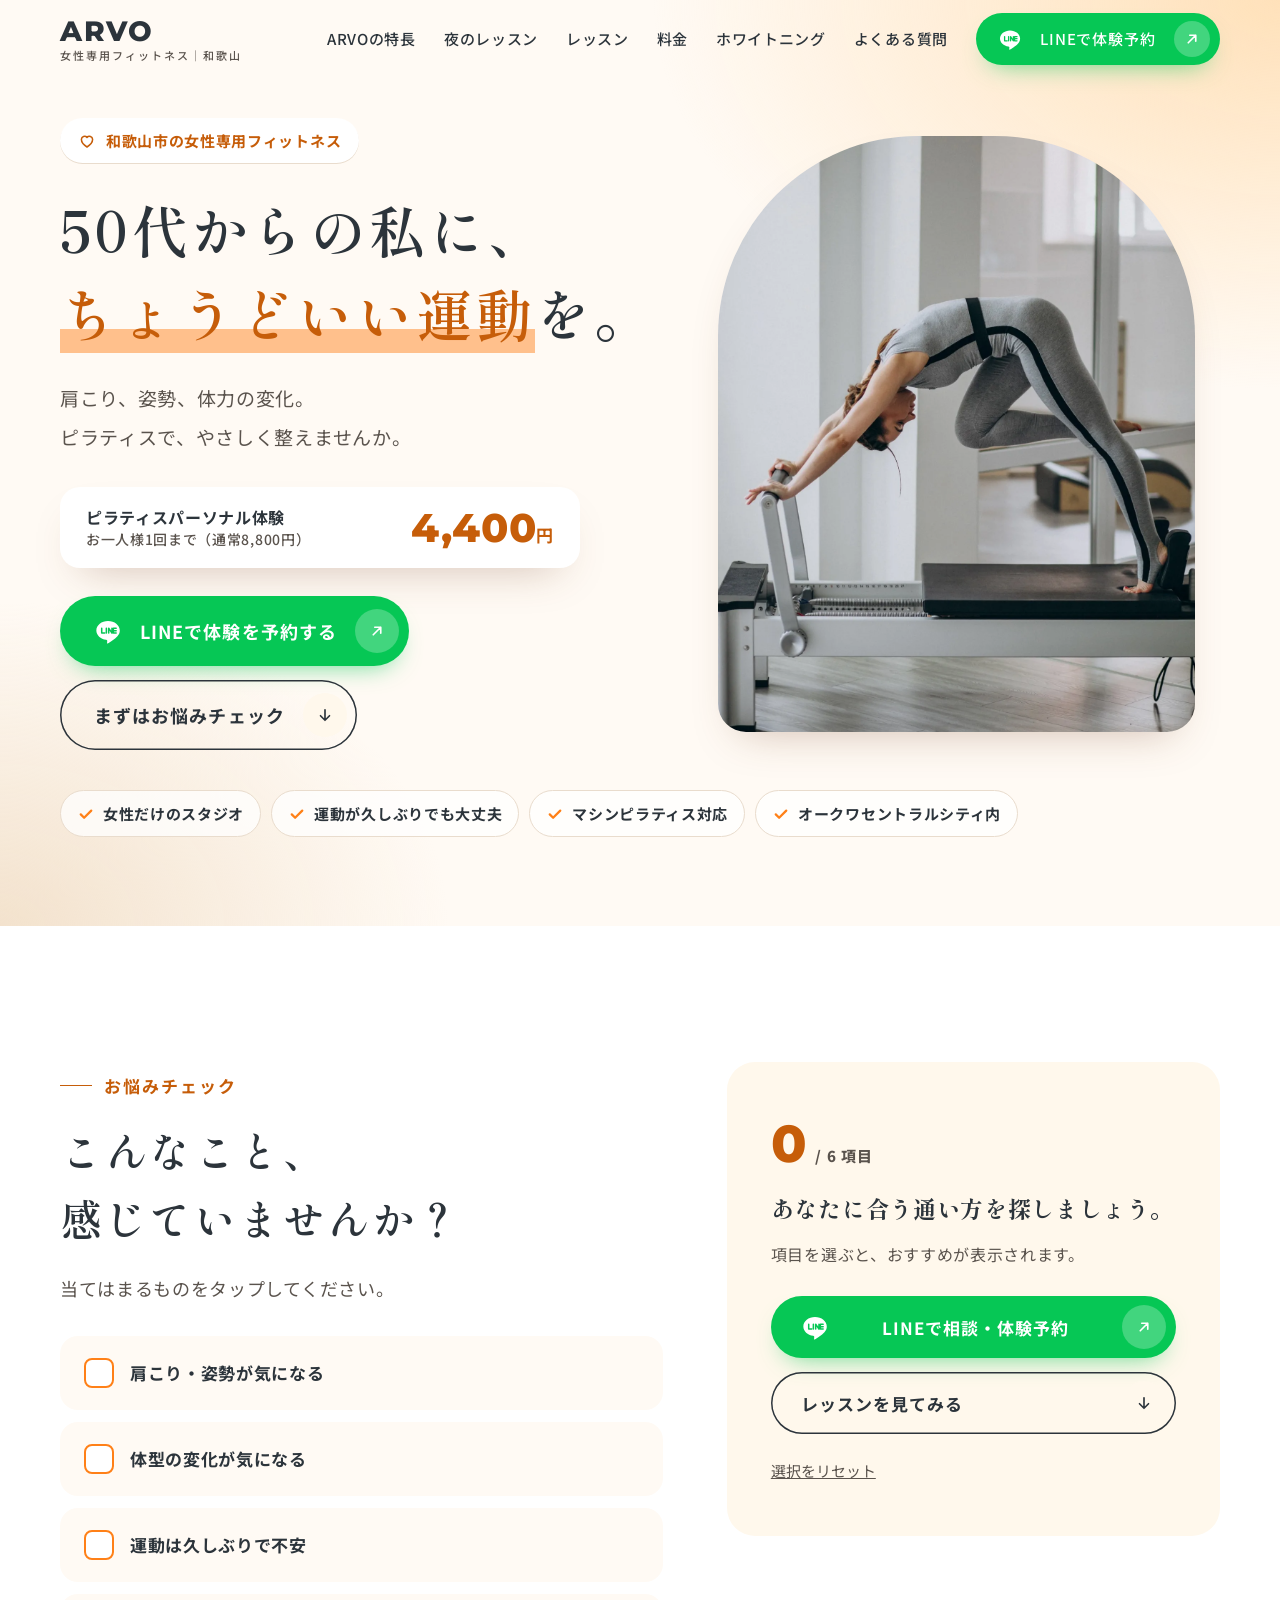
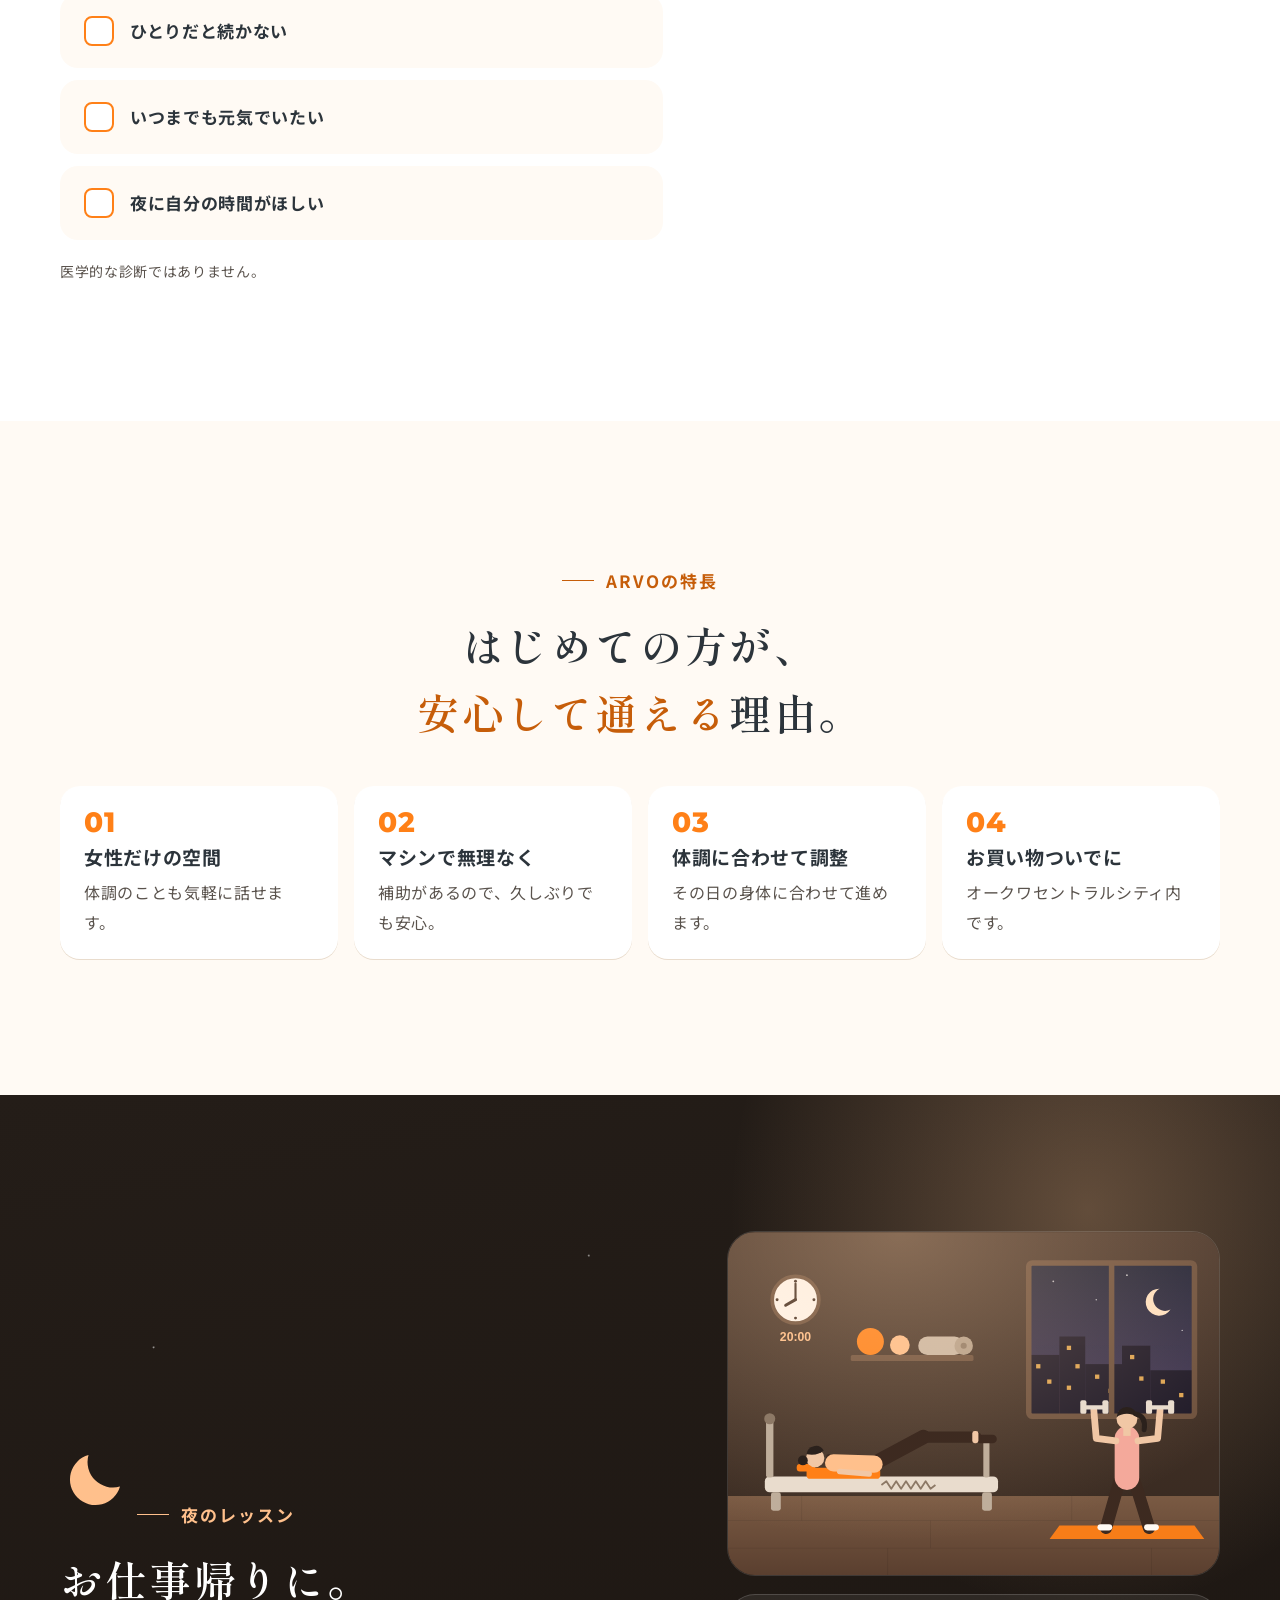
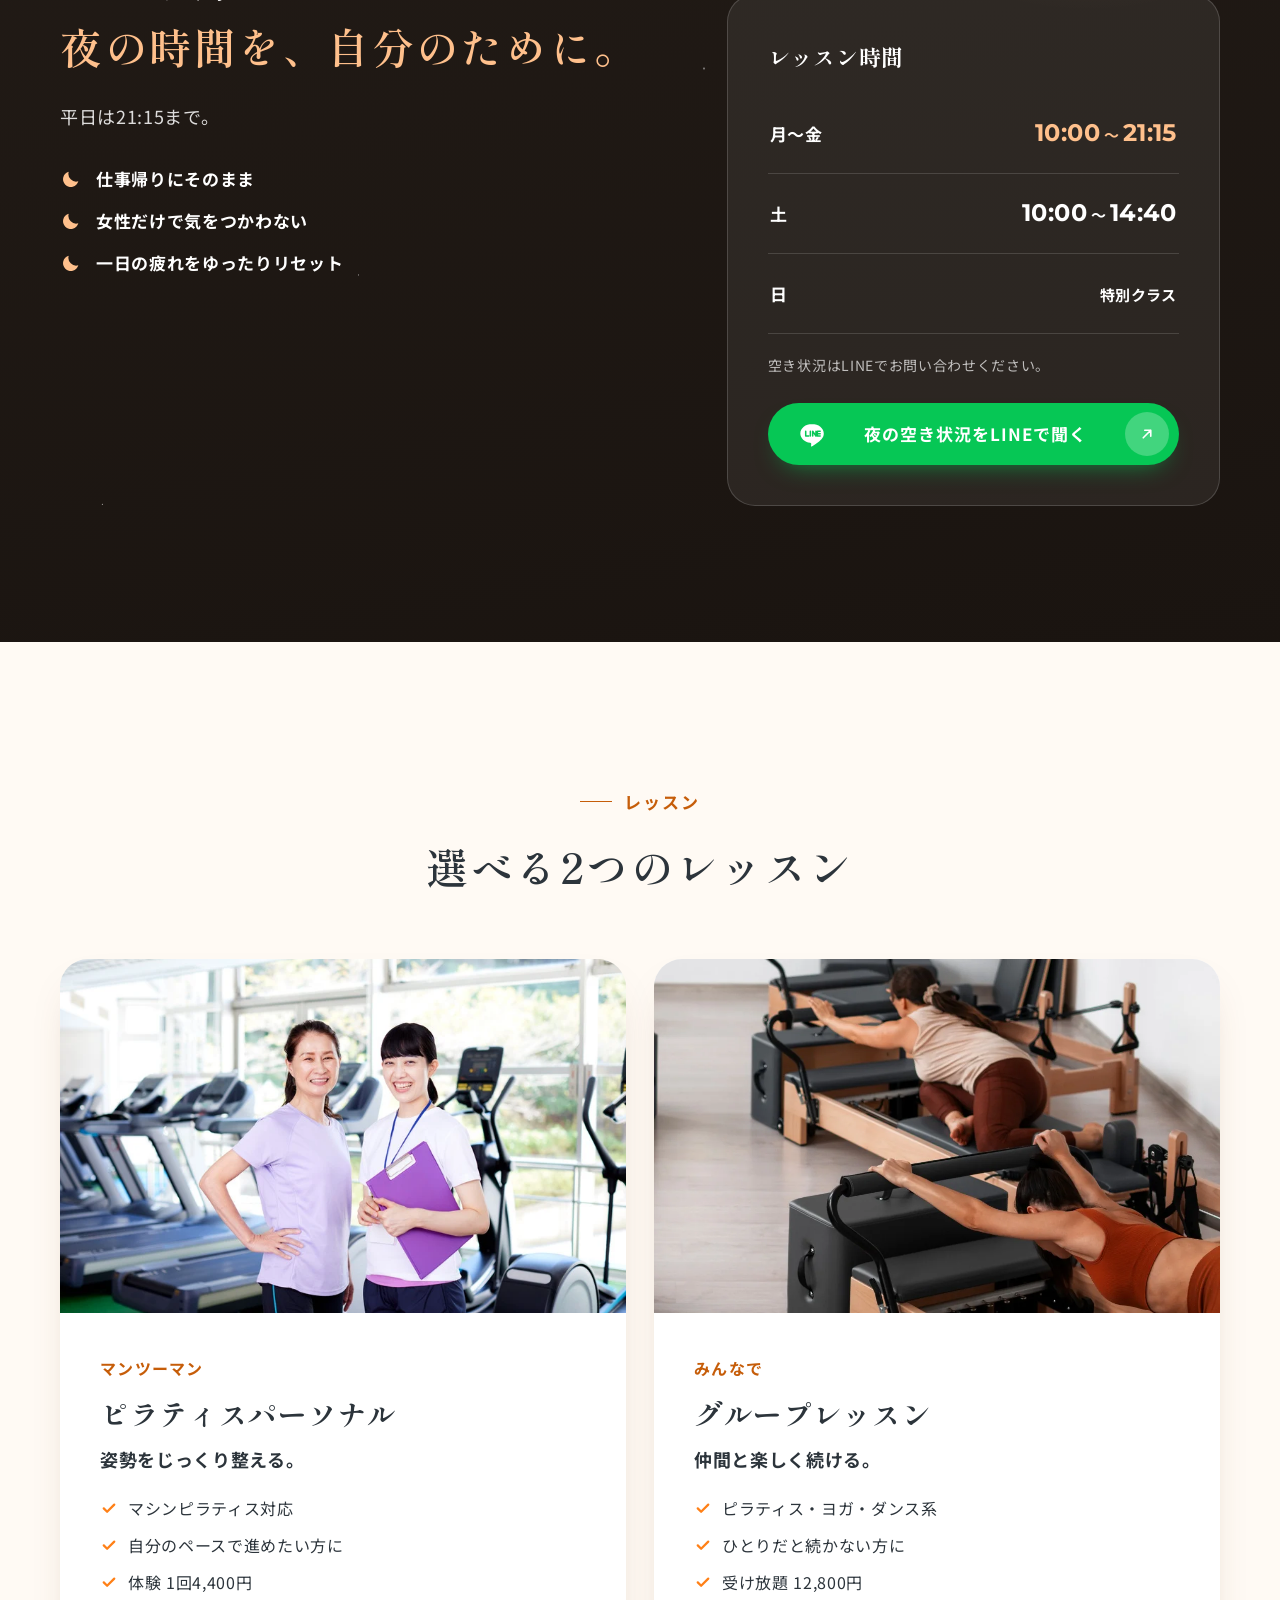
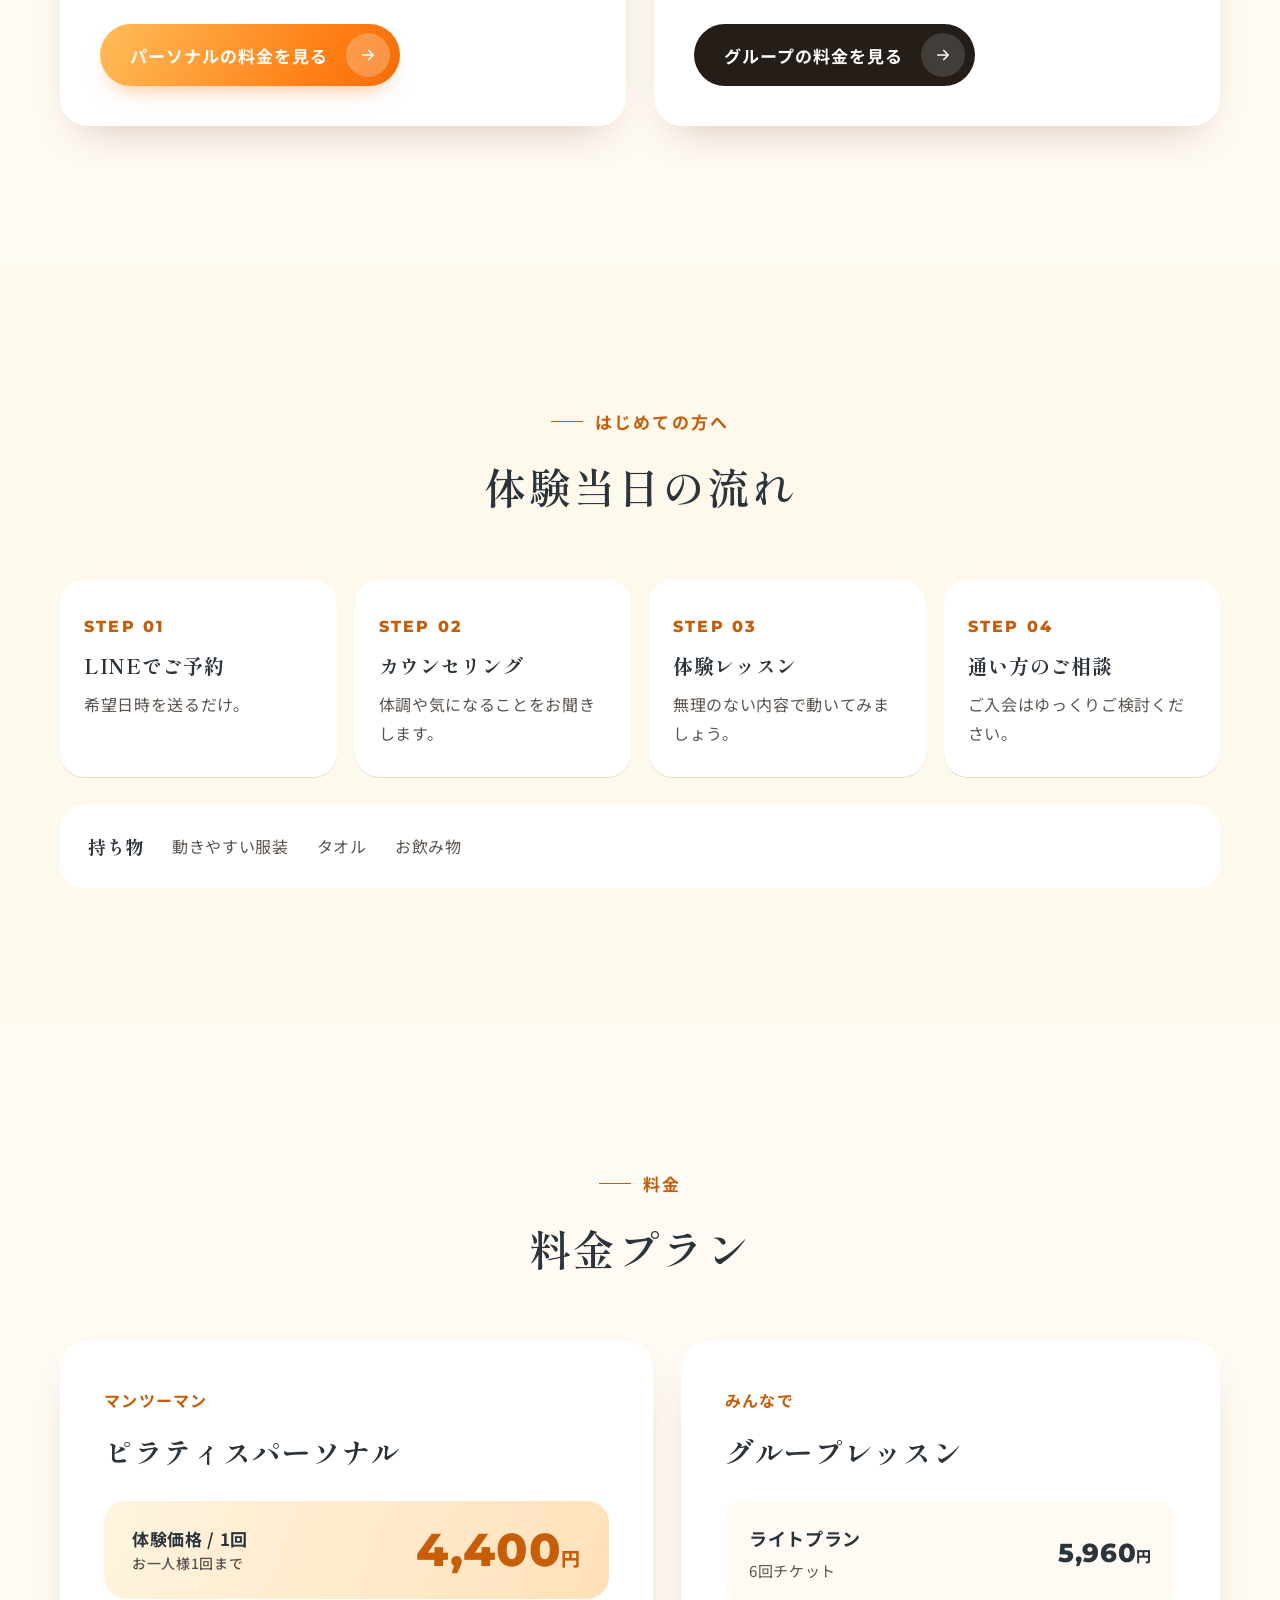
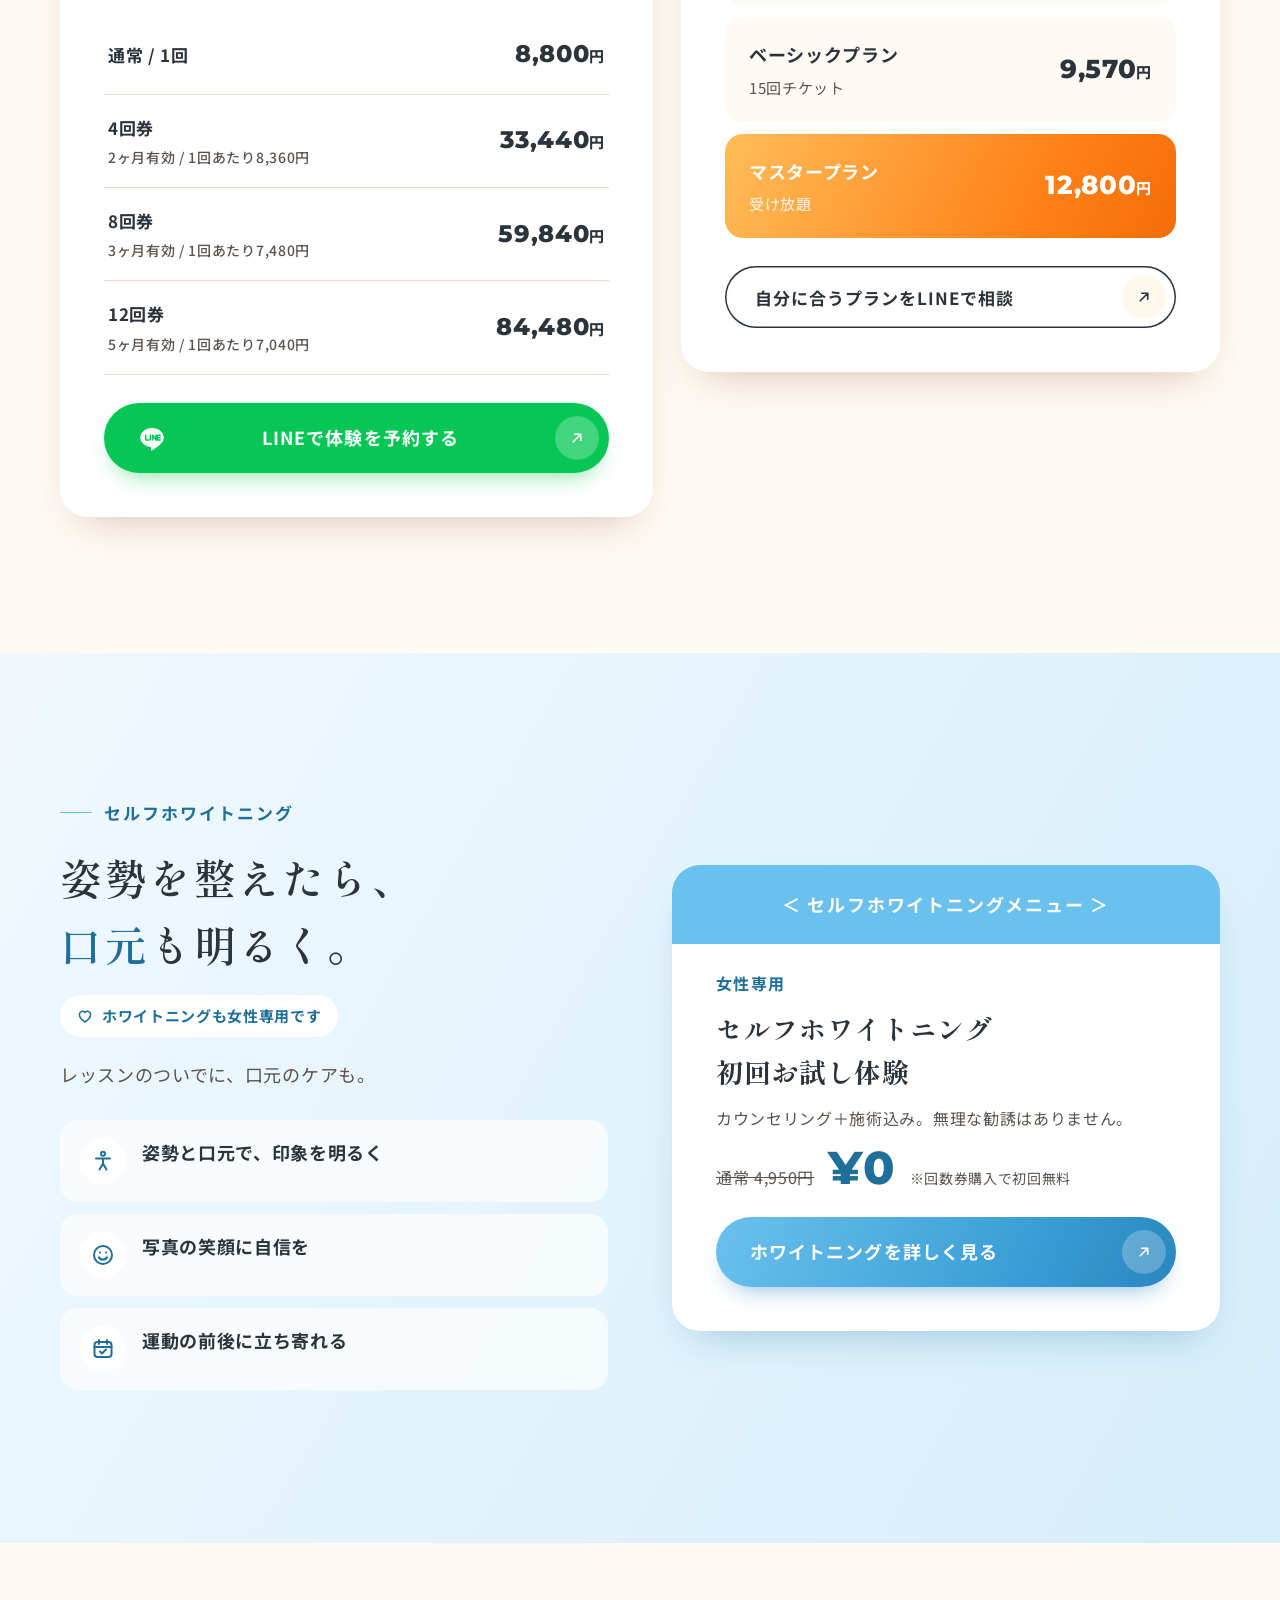
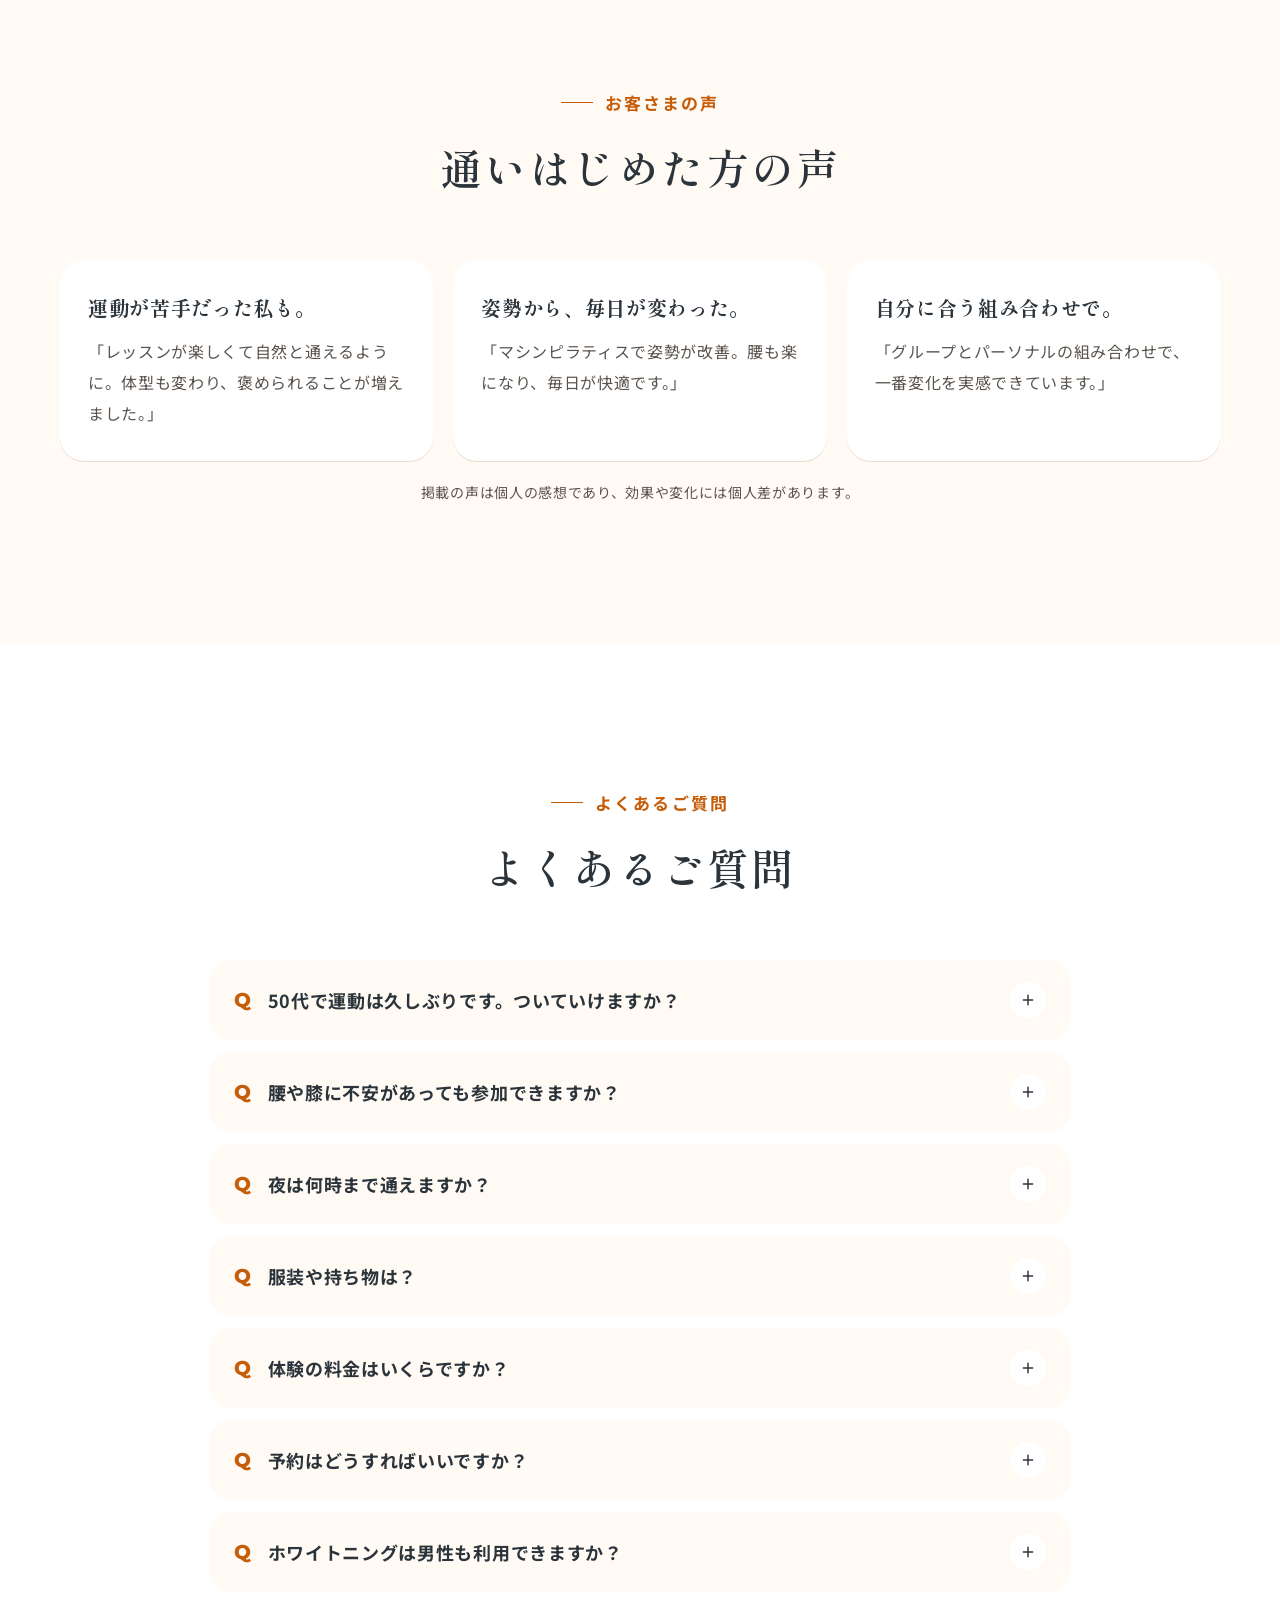
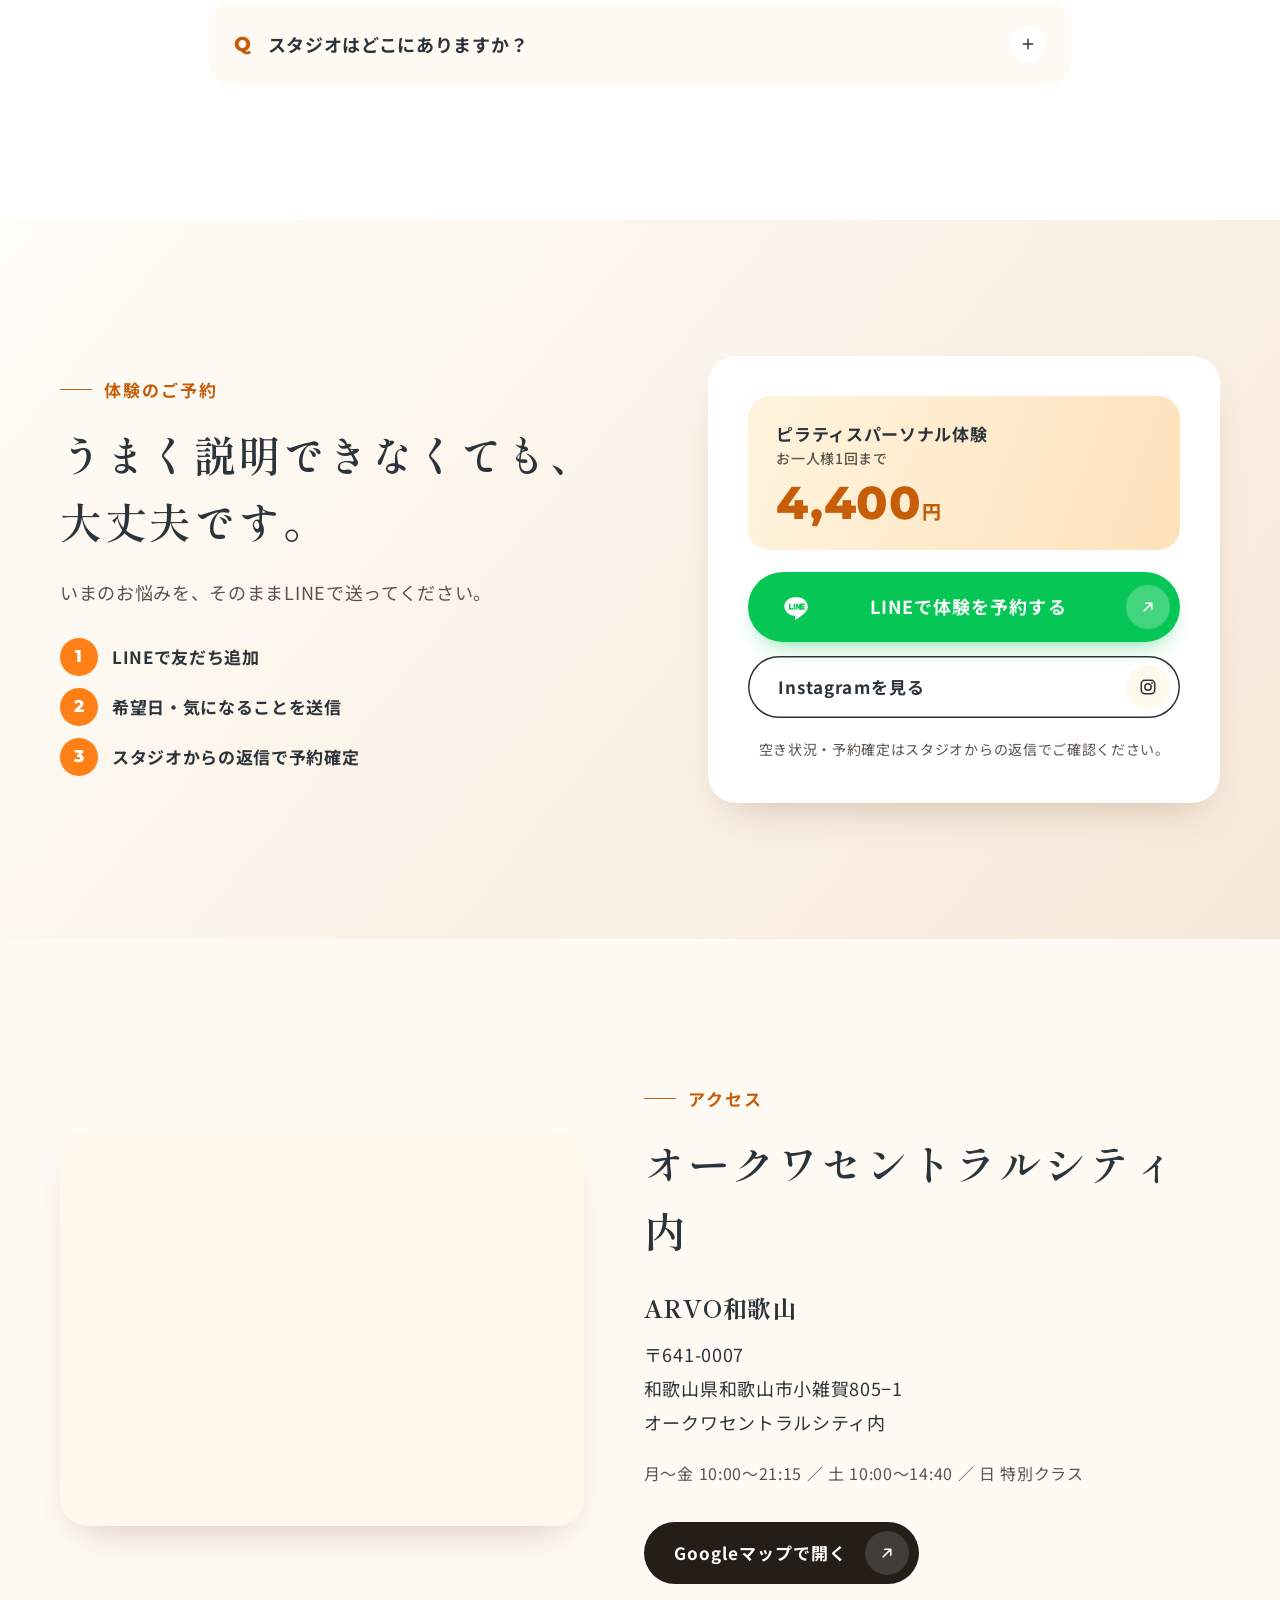
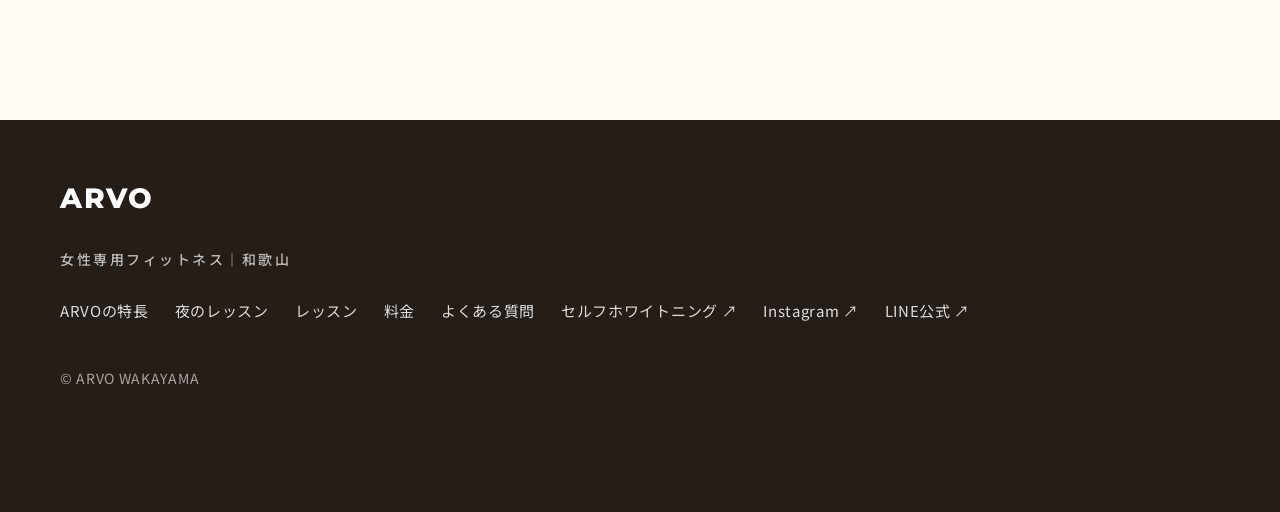
==== commit 39b73748: "Use provided photos: portrait Pilates hero and group reformer class - Hero: portrait reformer photo " ====
--- a/index.html
+++ b/index.html
@@ -7,7 +7,7 @@
 <meta name="description" content="和歌山市・オークワセントラルシティ内の女性専用フィットネス「ARVO」。50代からでも無理なくはじめられるピラティス・ヨガ。平日は夜21:15まで、仕事帰りにも通えます。ピラティスパーソナル体験1回4,400円。ご予約はLINEから。">
 <meta property="og:title" content="50代からはじめる、女性専用ピラティス | ARVO和歌山">
 <meta property="og:description" content="いまの私に、ちょうどいい運動を。平日は夜21:15まで。ピラティスパーソナル体験1回4,400円。">
-<meta property="og:image" content="https://kechijima.github.io/ArvoHP/assets/yoga.webp">
+<meta property="og:image" content="https://kechijima.github.io/ArvoHP/assets/hero-pilates.webp">
 <meta property="og:url" content="https://kechijima.github.io/ArvoHP/">
 <meta property="og:type" content="website">
 <meta name="theme-color" content="#241d18">
@@ -64,17 +64,21 @@
 <section class="hero" id="top">
   <div class="wrap hero-grid">
     <div class="hero-copy">
+      <div class="hero-main">
       <p class="hero-tag"><svg width="18" height="18" aria-hidden="true"><use href="#i-heart"/></svg>和歌山市の女性専用フィットネス</p>
       <h1>50代からの私に、<br><span class="nw"><em>ちょうどいい運動</em>を。</span></h1>
       <p class="hero-lead">肩こり、姿勢、体力の変化。<br>ピラティスで、やさしく整えませんか。</p>
+      </div>
+      <div class="hero-cta">
       <p class="hero-offer"><span class="lbl">ピラティスパーソナル体験<small>お一人様1回まで（通常8,800円）</small></span><span class="price">4,400<small>円</small></span></p>
       <div class="btn-row">
         <a class="btn btn--line btn--lg" data-link="line" href="https://lin.ee/SpYlcYa" target="_blank" rel="noopener"><svg class="ico" aria-hidden="true"><use href="#i-line"/></svg>LINEで体験を予約する<span class="chip"><svg aria-hidden="true"><use href="#i-out"/></svg></span></a>
         <a class="btn btn--ghost btn--lg" href="#check">まずはお悩みチェック<span class="chip"><svg aria-hidden="true"><use href="#i-down"/></svg></span></a>
       </div>
+      </div>
     </div>
     <div class="hero-visual">
-      <div class="hero-photo"><img src="assets/yoga.webp" alt="明るいスタジオで身体を伸ばす女性" fetchpriority="high" width="800" height="534"></div>
+      <div class="hero-photo"><img src="assets/hero-pilates.webp" alt="マシンピラティスで身体を伸ばす女性" fetchpriority="high" width="1333" height="2000"></div>
     </div>
   </div>
   <div class="wrap">
@@ -187,7 +191,7 @@
         </div>
       </article>
       <article class="lesson rv">
-        <div class="lesson-img"><img src="assets/mat.webp" alt="ヨガマットとトレーニング用品" loading="lazy" width="800" height="534"></div>
+        <div class="lesson-img"><img src="assets/group-lesson.webp" alt="グループでマシンピラティスをする女性たち" loading="lazy" width="1120" height="700"></div>
         <div class="lesson-body">
           <p class="tag">みんなで</p>
           <h3>グループレッスン</h3>
--- a/css/style.css
+++ b/css/style.css
@@ -106,7 +106,7 @@
 .hero .btn-row{margin-top:28px}
 .hero-visual{position:relative}
 .hero-photo{border-radius:200px 200px 28px 28px;overflow:hidden;aspect-ratio:4/5;box-shadow:var(--shadow)}
-.hero-photo img{width:100%;height:100%;object-fit:cover;object-position:55% 50%}
+.hero-photo img{width:100%;height:100%;object-fit:cover;object-position:50% 50%}
 .hero-chips{display:flex;flex-wrap:wrap;gap:10px;margin-top:40px;padding:0;list-style:none}
 .hero-chips li{display:flex;align-items:center;gap:8px;font-size:15px;font-weight:700;background:rgba(255,255,255,.75);border:1px solid var(--line);border-radius:999px;padding:8px 16px}
 .hero-chips svg{width:18px;height:18px;color:var(--accent);flex:none}
@@ -322,12 +322,25 @@
   .nav .btn{margin-top:16px;border:0;justify-content:space-between}
   .menu-btn{display:grid;place-items:center;width:52px;height:52px;border-radius:50%;border:0;background:var(--brown);color:#fff;cursor:pointer}
   .menu-btn svg{width:24px;height:24px}
-  .hero{padding-top:100px}
   .hero-grid,.about-grid,.check-grid,.night-grid,.lessons,.price-grid,.smile-grid,.cta-box,.access-grid{grid-template-columns:1fr}
-  .hero-visual{order:-1;max-width:560px;width:100%;margin-inline:auto}
-  .hero-copy{margin-top:26px}
-  .hero-photo{aspect-ratio:16/9;border-radius:24px}
-  .hero-photo img{object-position:50% 60%}
+  /* スマホ：見出し〜説明文だけ写真に重ね、体験価格・ボタンは写真の下に */
+  .hero{padding:0 0 48px;background:var(--cream)}
+  .hero-grid{display:block;position:relative;width:100%;padding:0}
+  .hero-visual{position:absolute;inset:0 0 auto;height:min(600px,78svh);z-index:0}
+  .hero-photo{position:absolute;inset:0;aspect-ratio:auto;border-radius:0;box-shadow:none}
+  .hero-photo img{object-position:45% 45%}
+  .hero-visual::after{content:"";position:absolute;inset:0;background:linear-gradient(180deg,rgba(36,29,24,.2) 0,rgba(36,29,24,.3) 35%,rgba(36,29,24,.8) 100%)}
+  .hero-copy{position:relative;z-index:1}
+  .hero-main{min-height:min(600px,78svh);display:flex;flex-direction:column;justify-content:flex-end;align-items:flex-start;width:min(100% - 40px,640px);margin-inline:auto;padding:100px 0 40px;color:#fff}
+  .hero h1{color:#fff;text-shadow:0 2px 16px rgba(0,0,0,.35)}
+  .hero h1 em{color:var(--accent-lt);background:none}
+  .hero-lead{color:rgba(255,255,255,.92);text-shadow:0 1px 10px rgba(0,0,0,.4)}
+  .hero-tag{background:rgba(255,255,255,.92)}
+  .hero-cta{width:min(100% - 40px,640px);margin:28px auto 0}
+  .hero-cta .hero-offer{margin-top:0;max-width:none}
+  .hero > .wrap:last-child{width:min(100% - 40px,640px)}
+  .hd:not(.is-scrolled):not(.menu-open) .logo{color:#fff}
+  .hd:not(.is-scrolled):not(.menu-open) .logo small{color:rgba(255,255,255,.85)}
   .about-img{aspect-ratio:16/11}
   .voices{grid-template-columns:1fr}
   .result{position:static}
@@ -344,7 +357,6 @@
   .btn-row{flex-direction:column}
   .faq summary{font-size:17px;padding:20px}
   .faq .a{padding:0 20px 22px}
-  .hero{padding-top:92px}
   .hero-tag{font-size:14px;padding:6px 14px}
   .hero h1{margin-top:16px}
   .hero-lead{margin-top:16px;line-height:1.95}
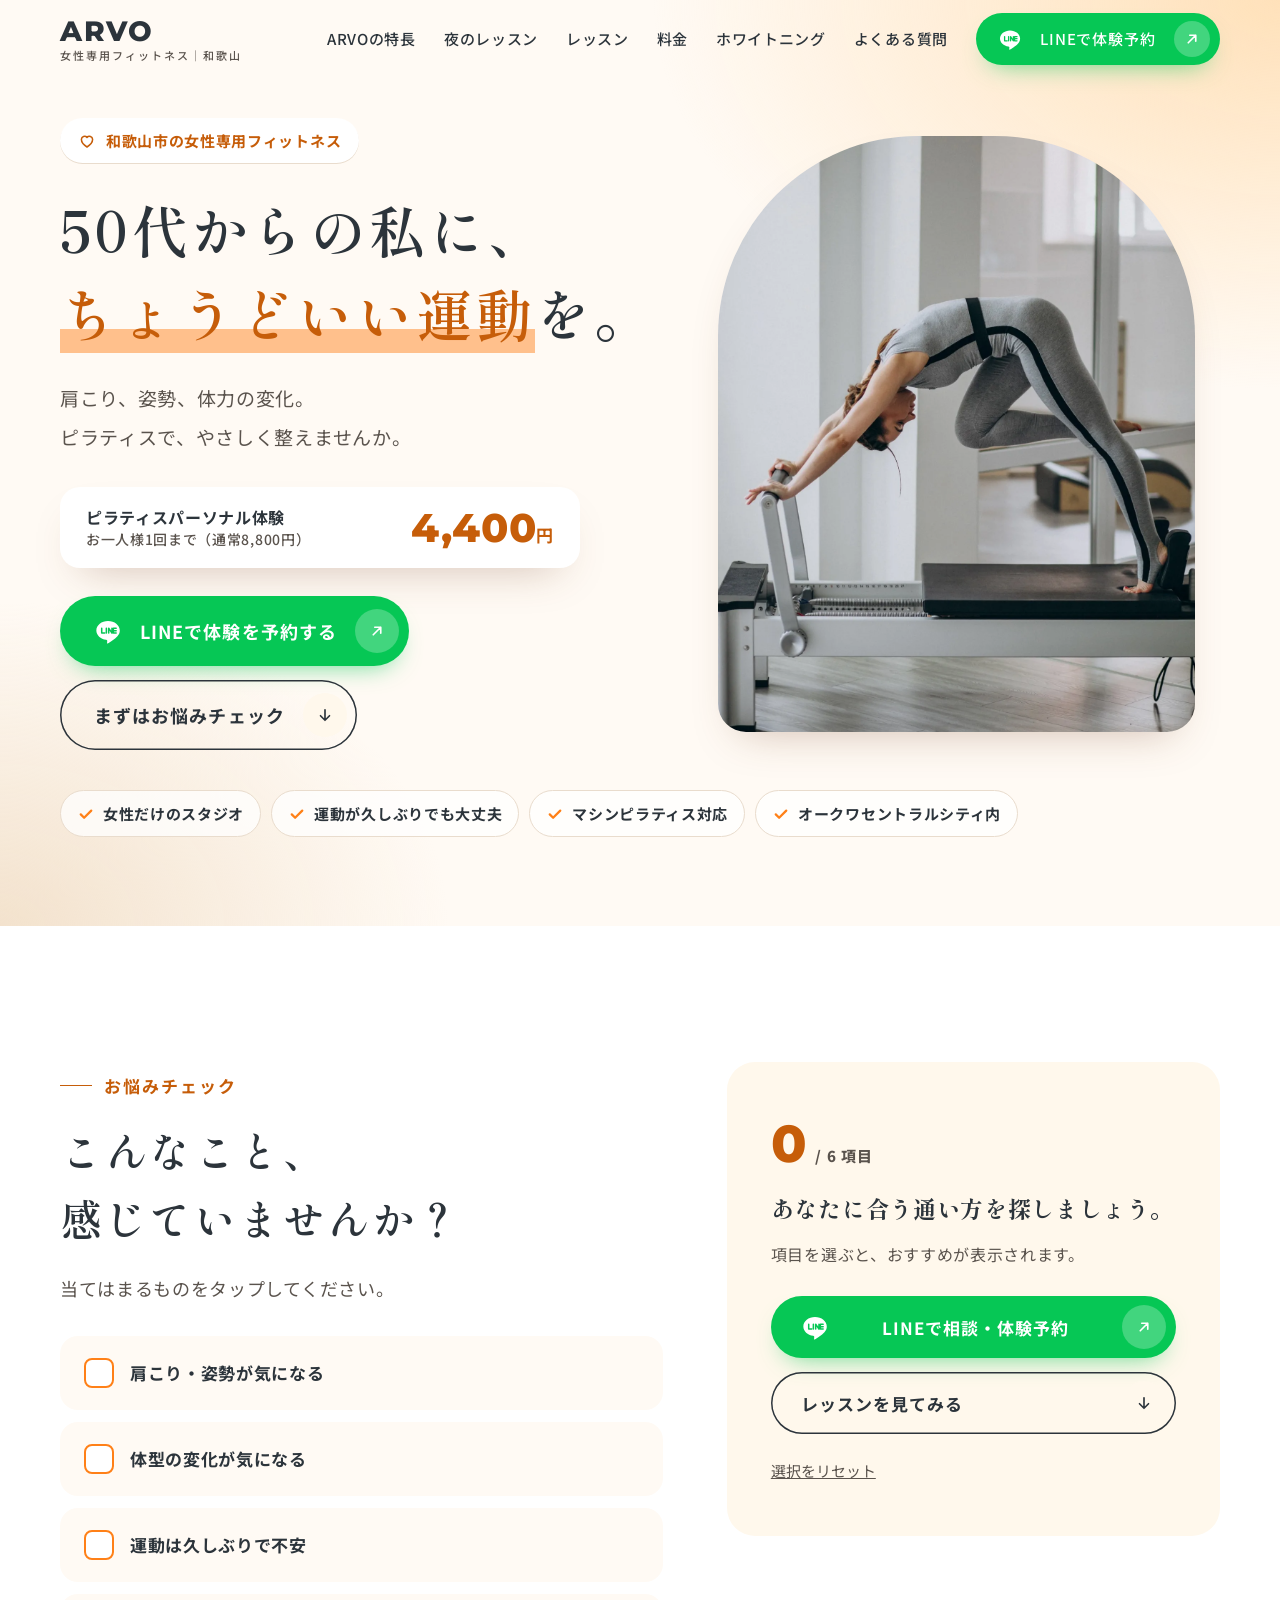
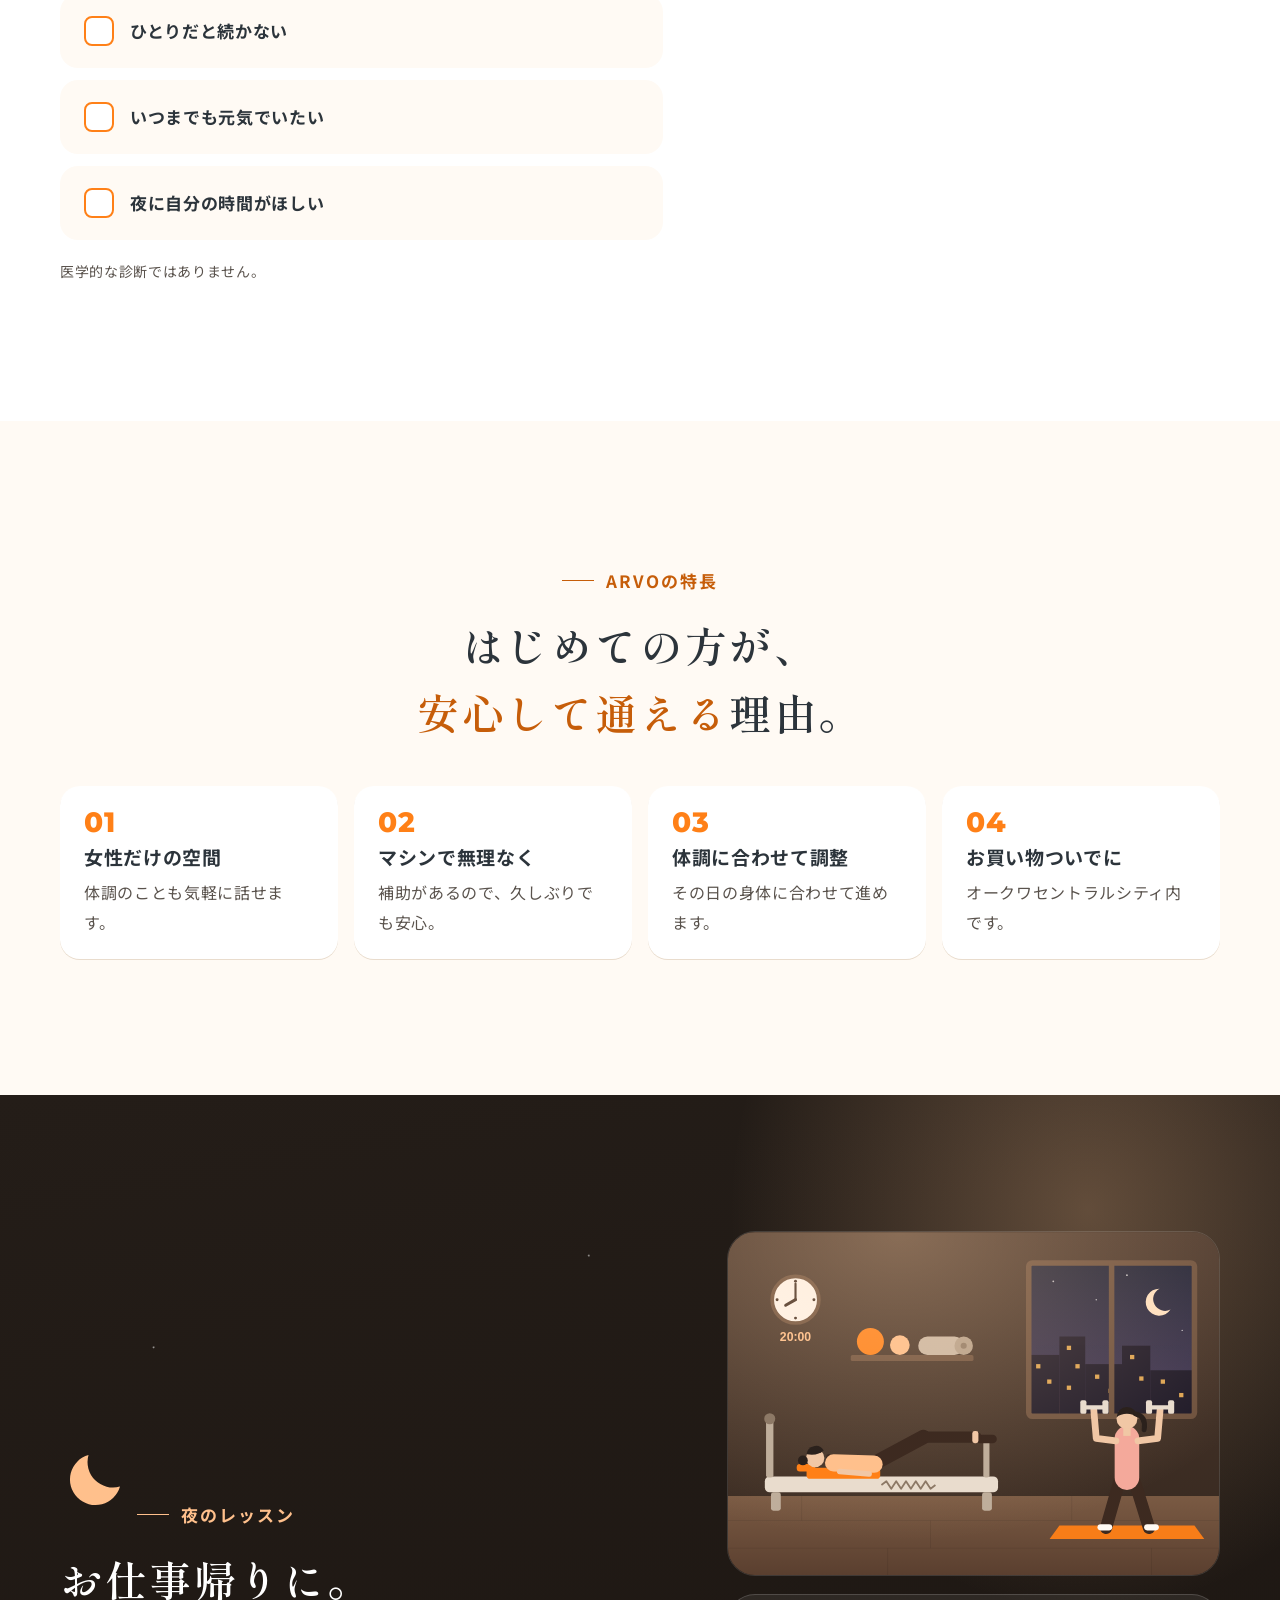
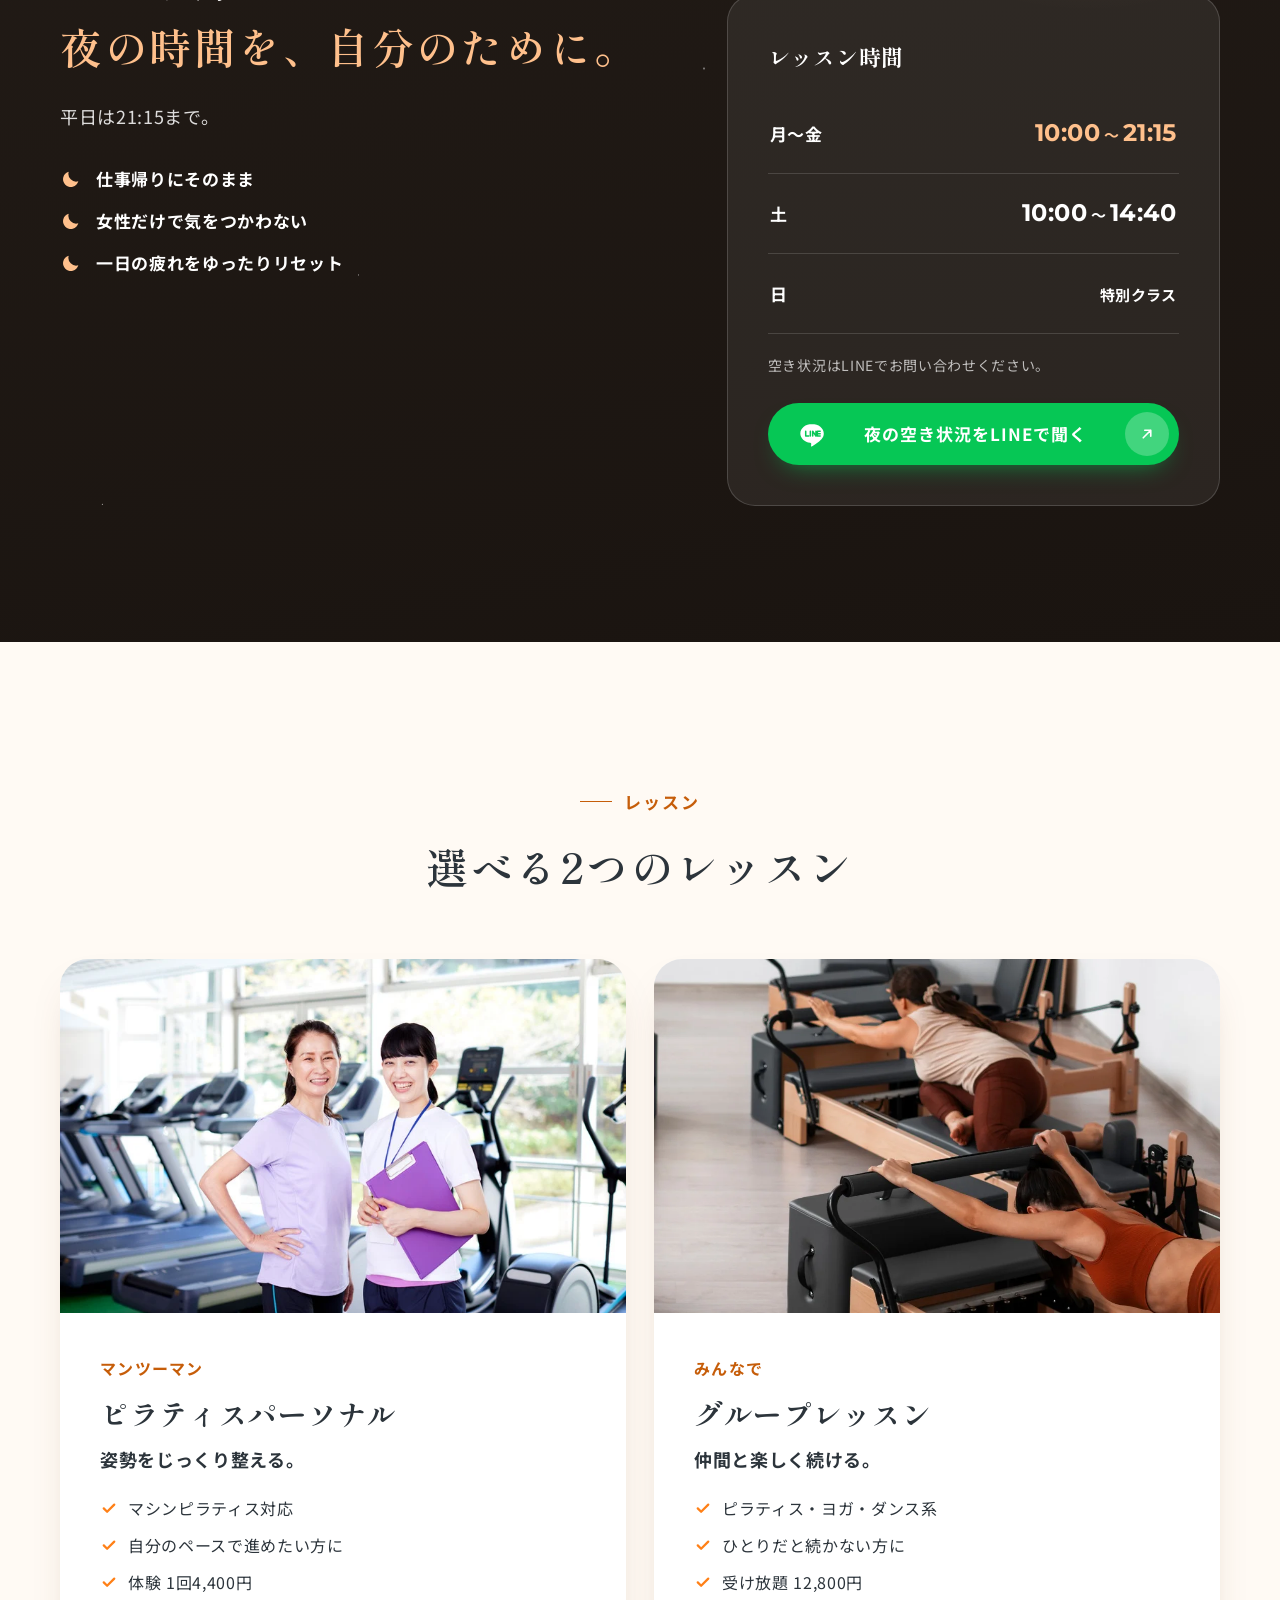
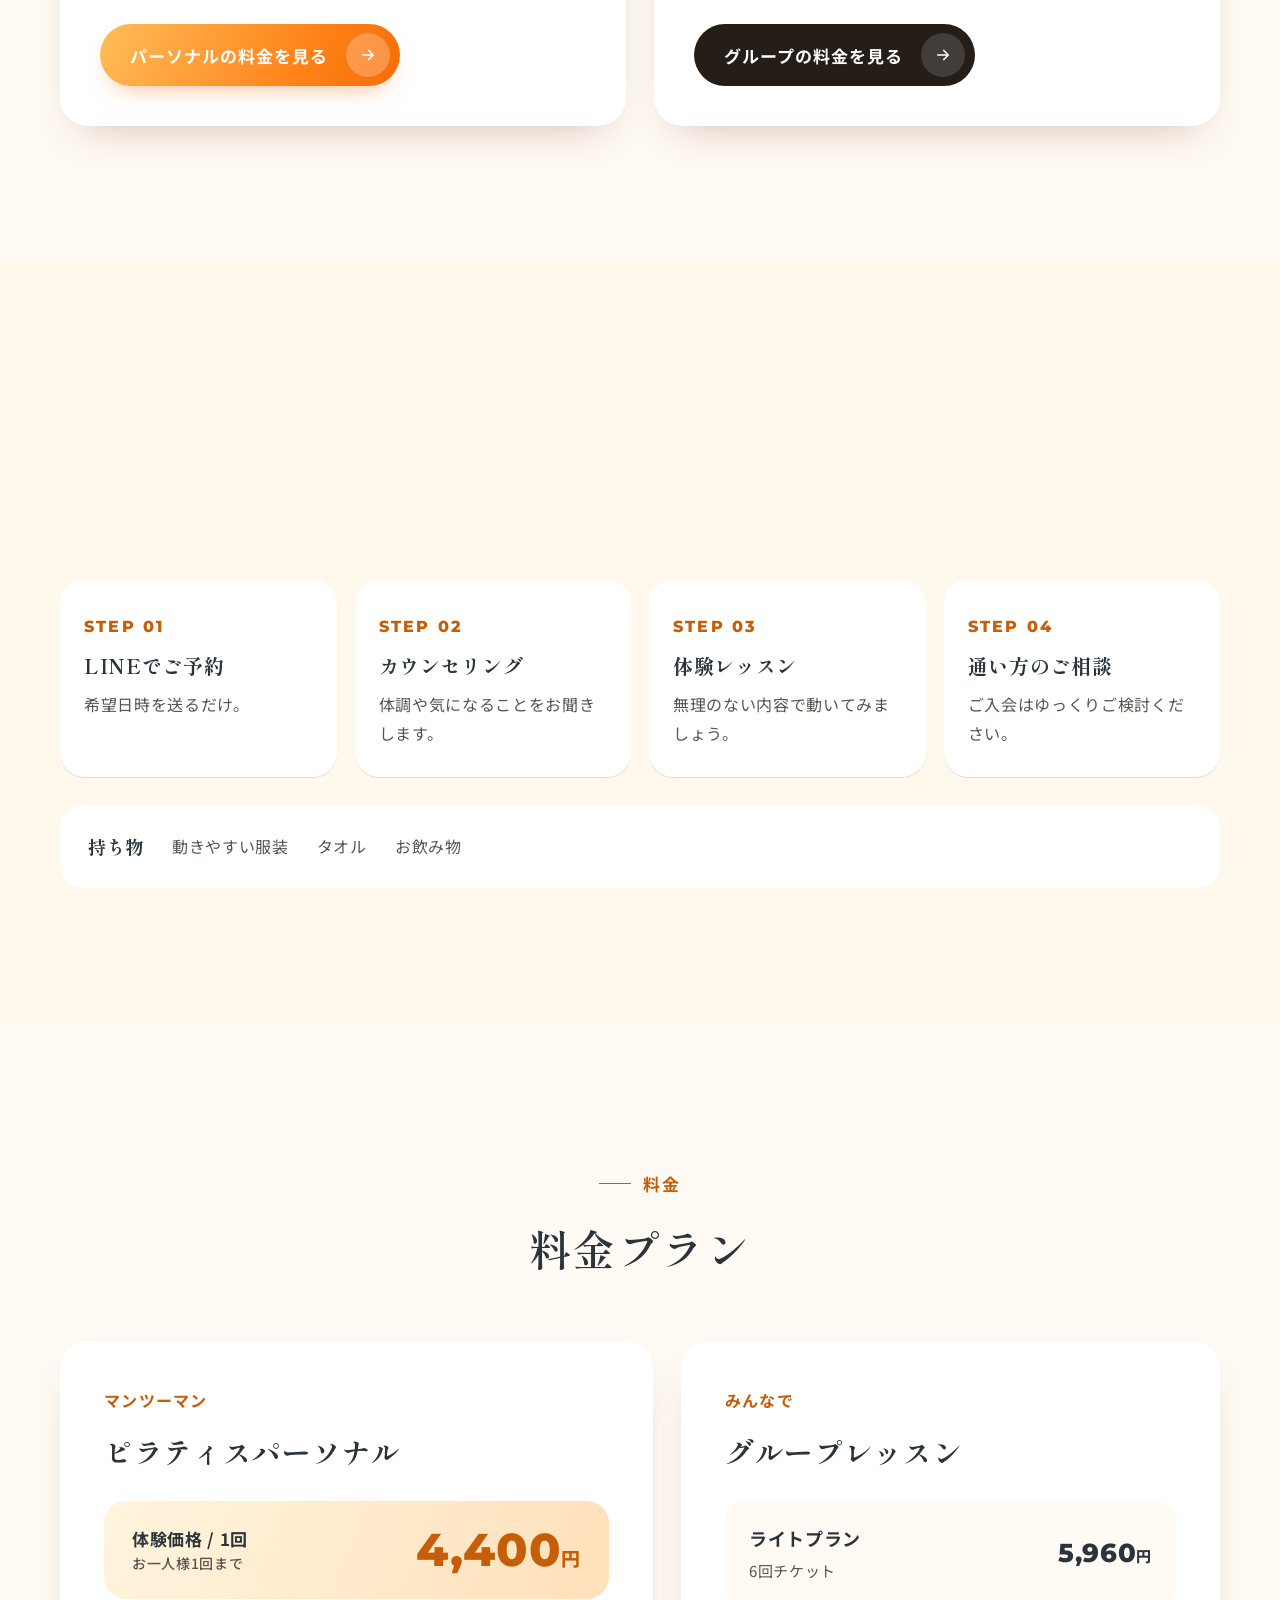
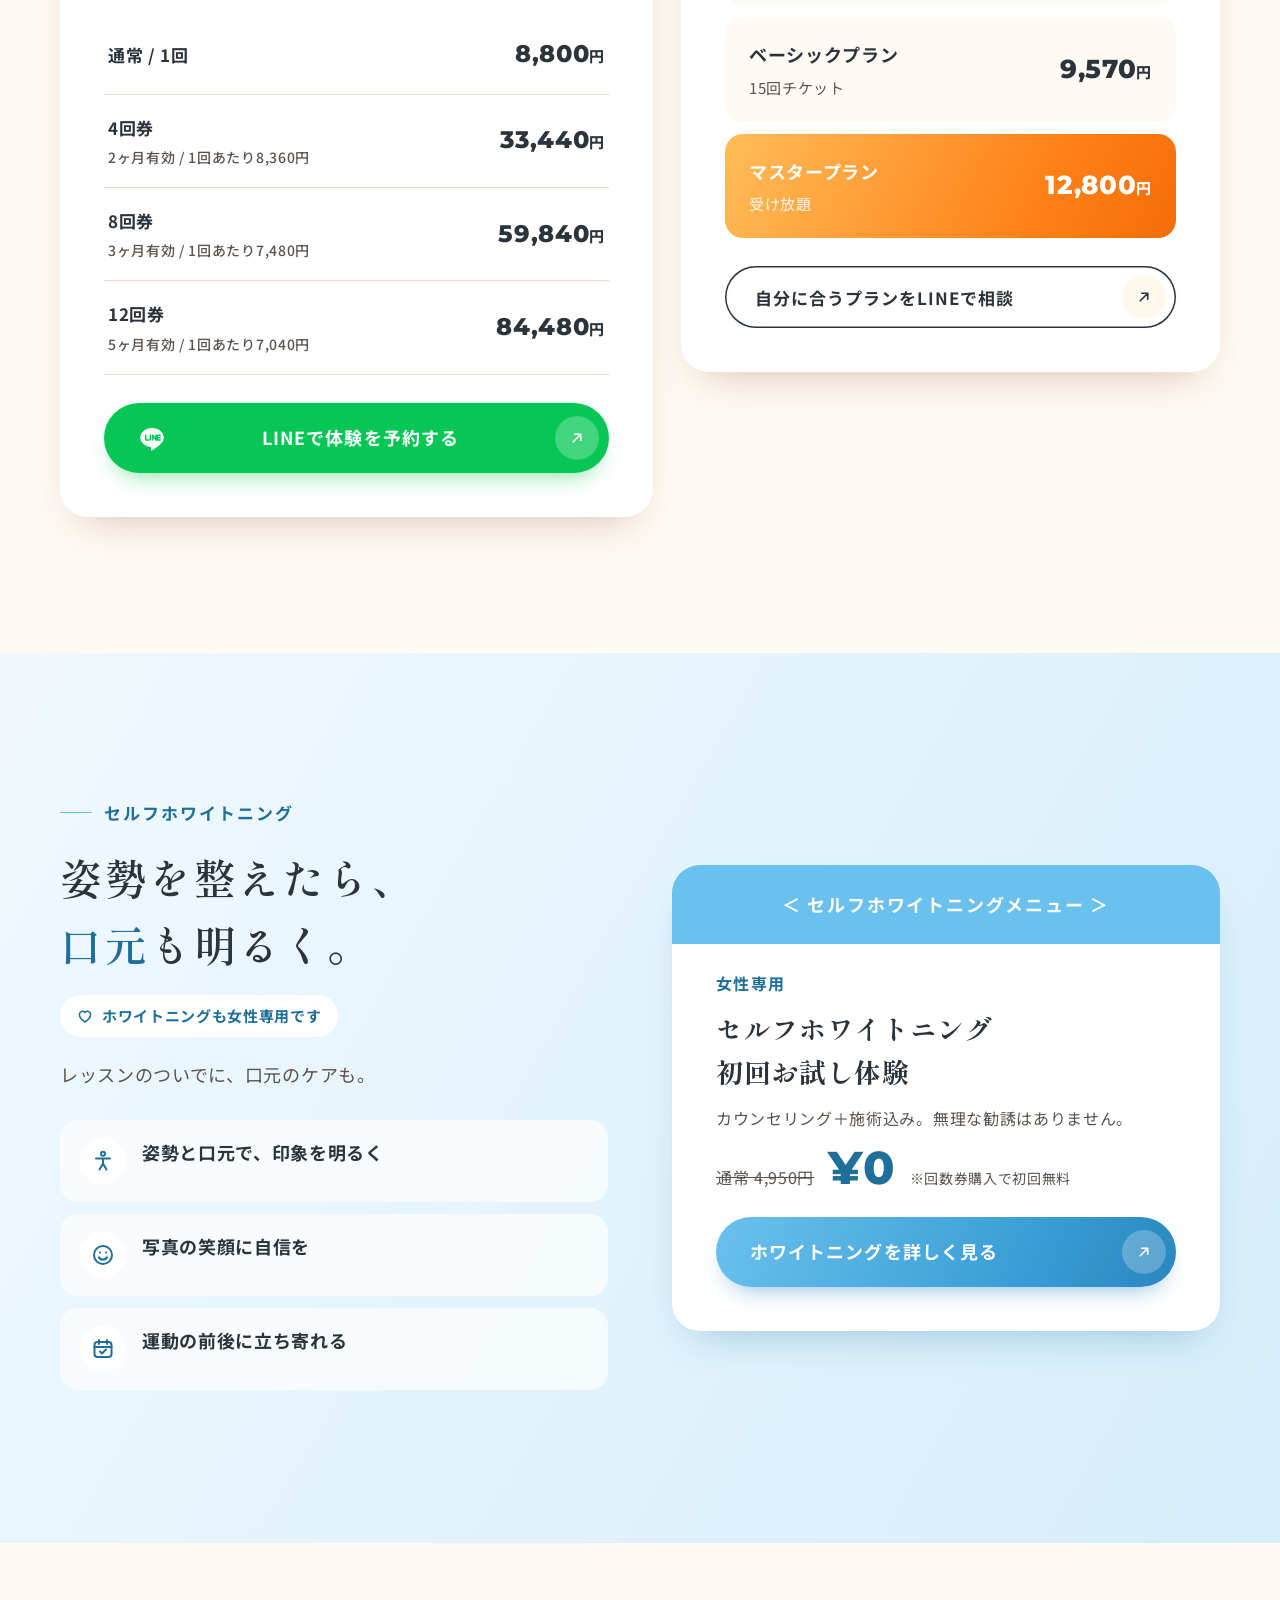
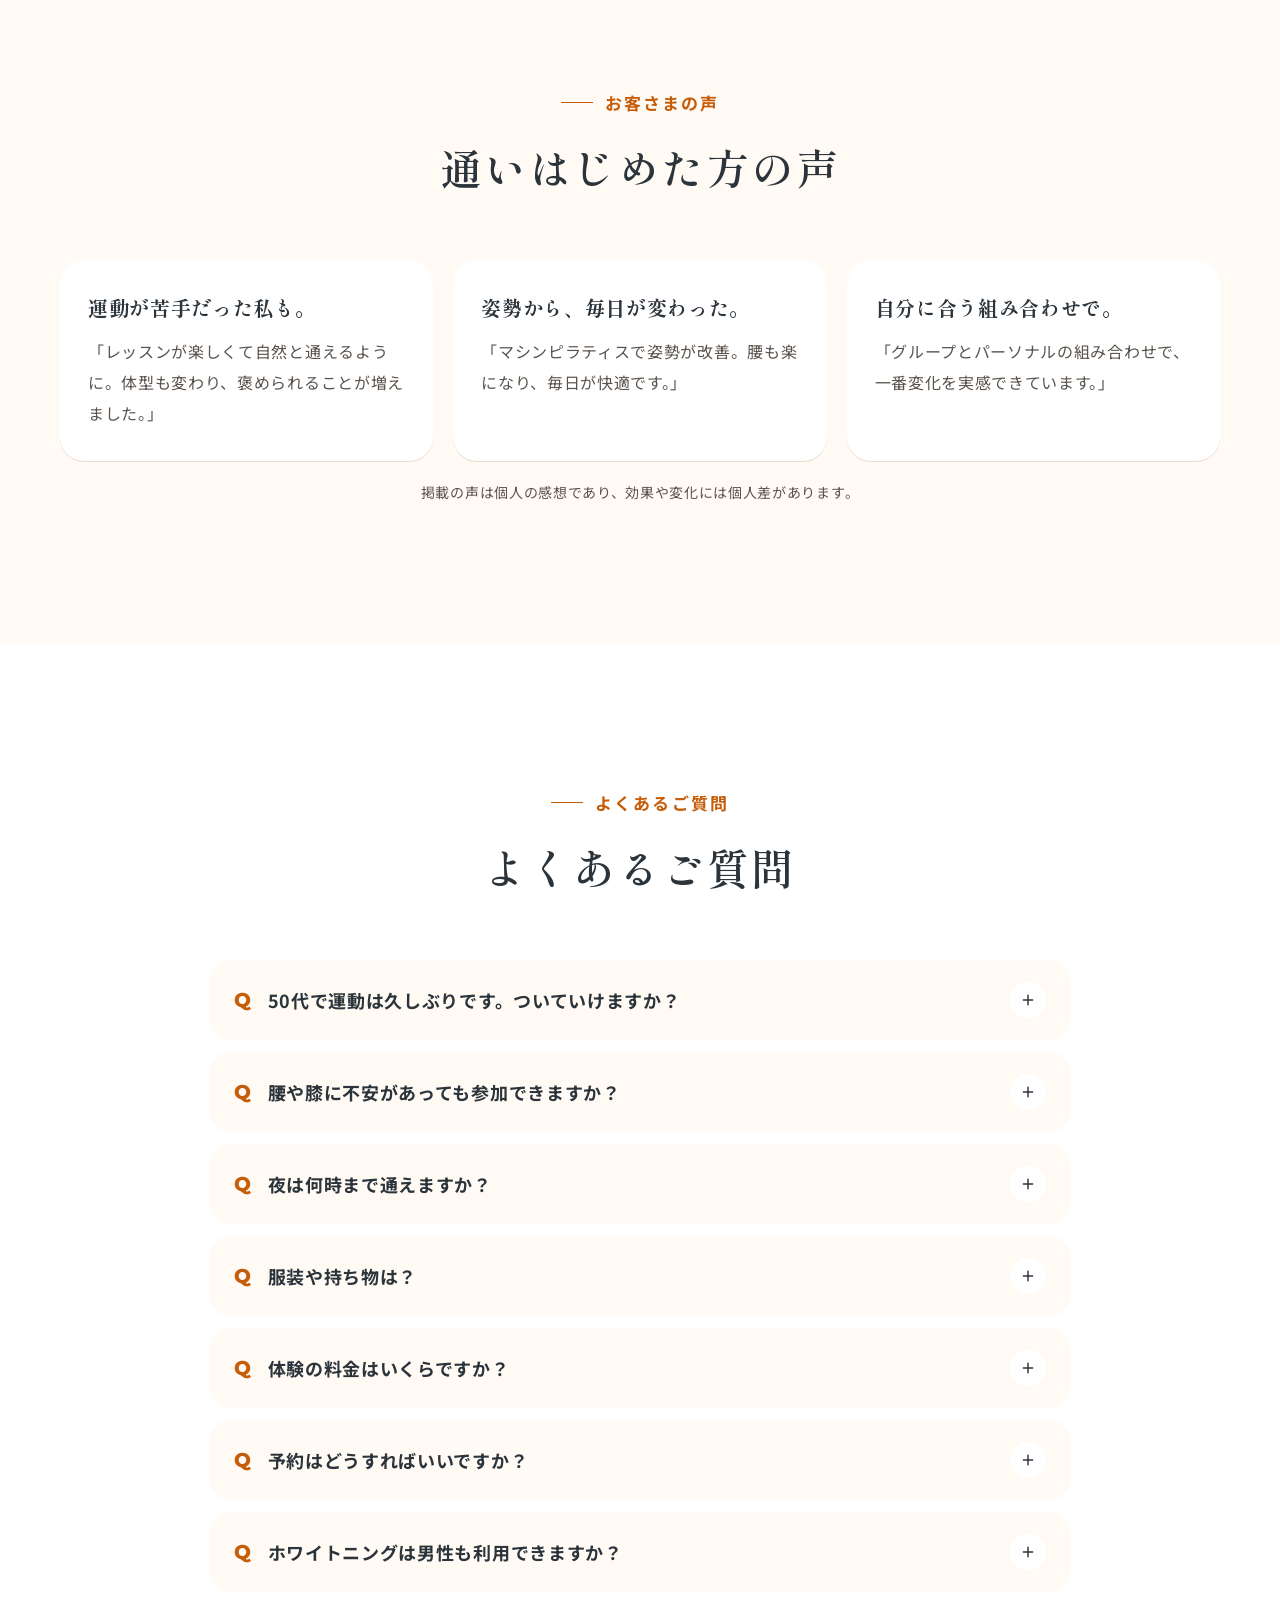
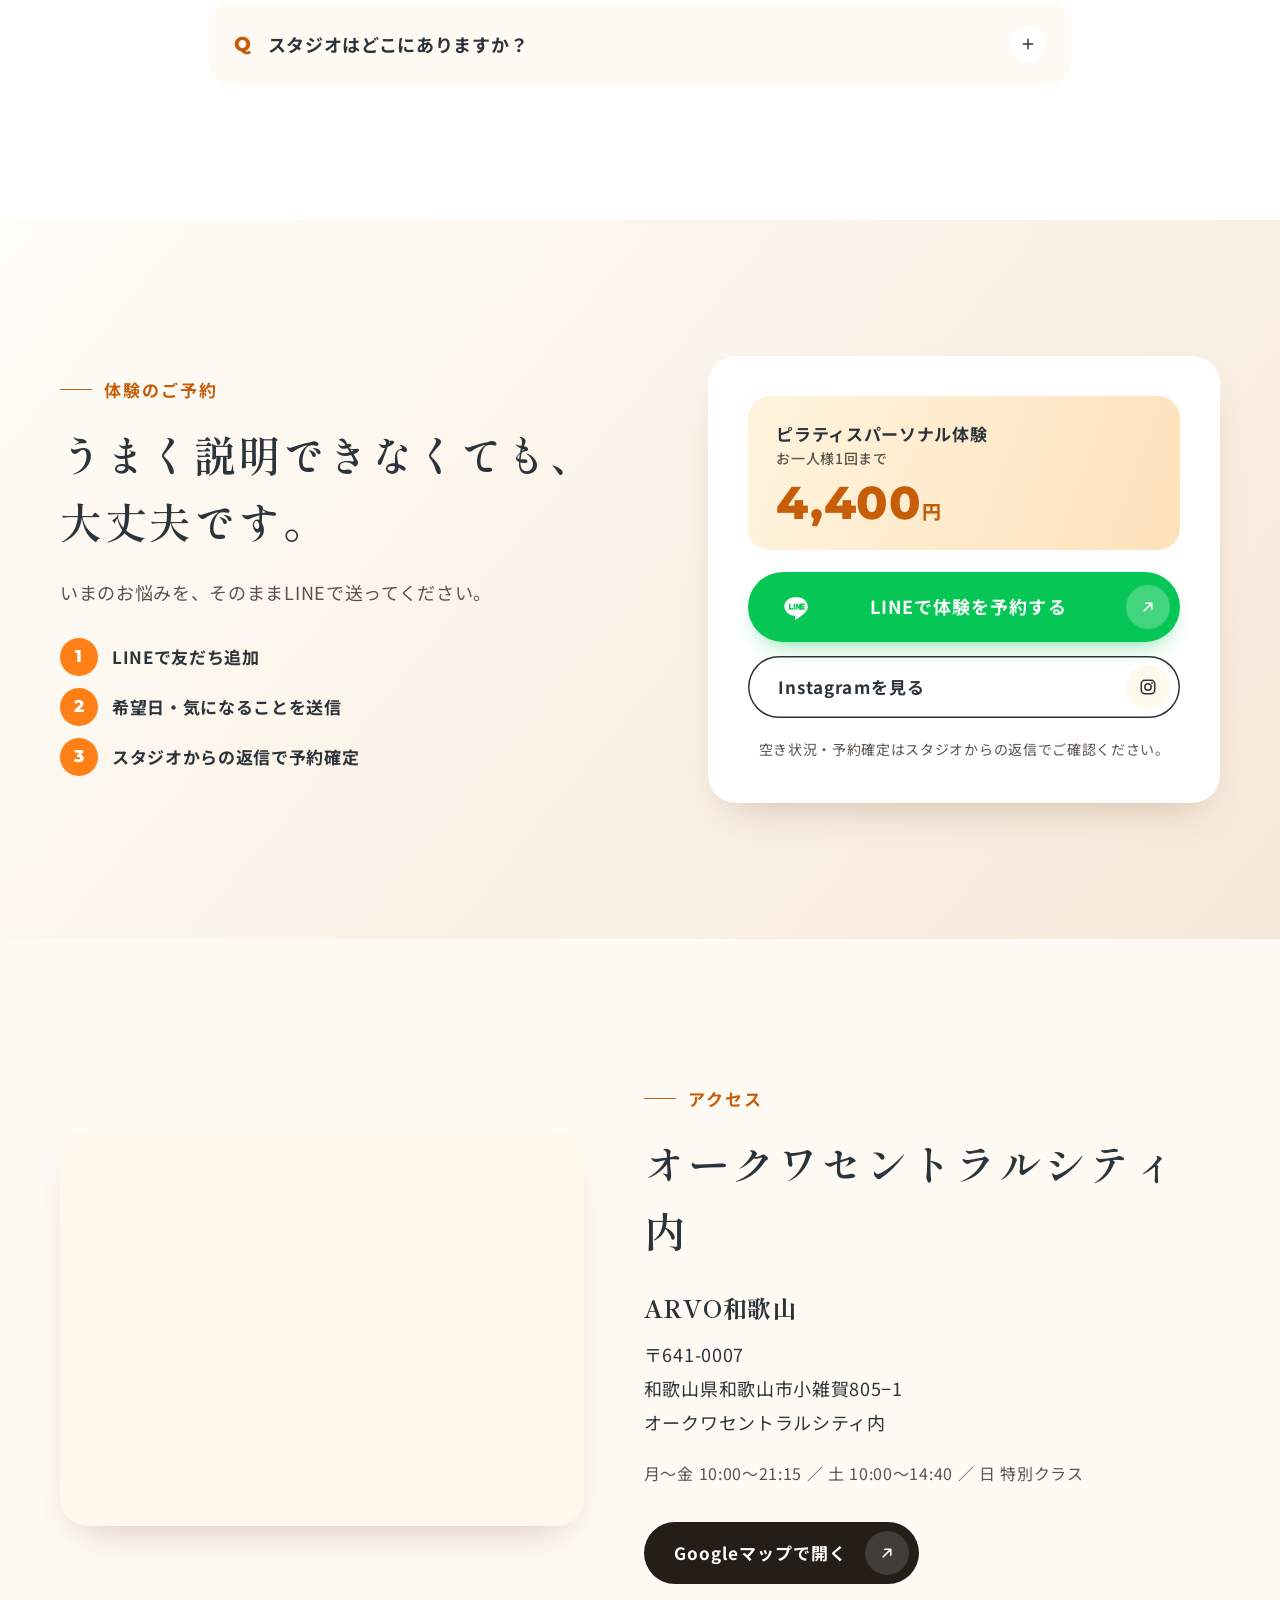
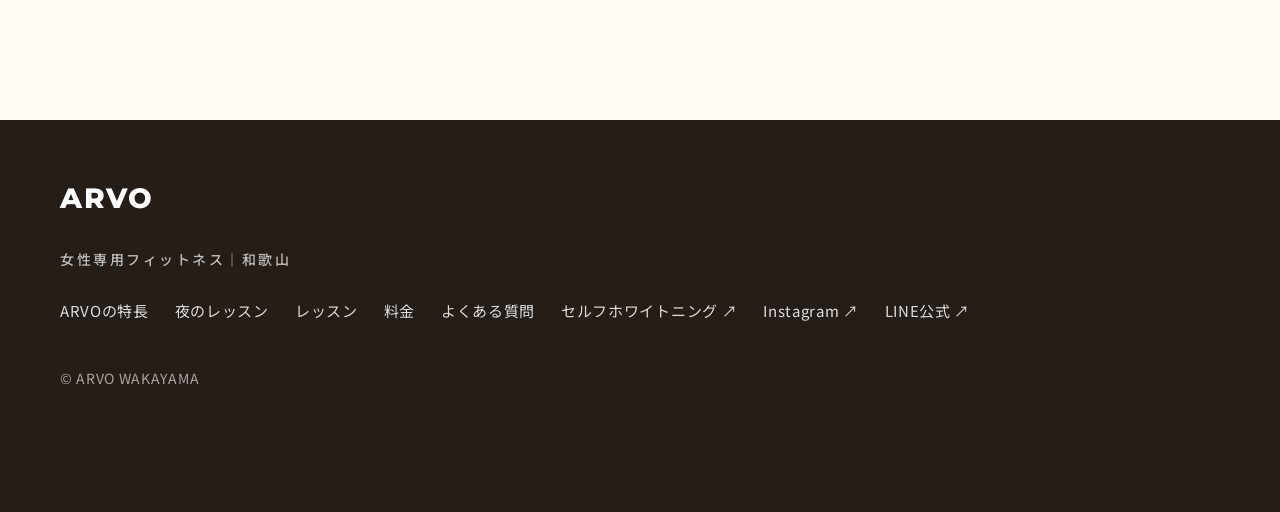
==== commit e8d3b7ad: "Add ARVO logo favicon and touch icons Co-Authored-By: Claude Opus 5.5 <noreply@anthropic.com> Claude" ====
--- a/index.html
+++ b/index.html
@@ -11,6 +11,9 @@
 <meta property="og:url" content="https://kechijima.github.io/ArvoHP/">
 <meta property="og:type" content="website">
 <meta name="theme-color" content="#241d18">
+<link rel="icon" href="assets/favicon.ico" sizes="16x16 32x32 48x48">
+<link rel="icon" href="assets/icon-192.png" type="image/png" sizes="192x192">
+<link rel="apple-touch-icon" href="assets/apple-touch-icon.png">
 <link rel="preconnect" href="https://fonts.googleapis.com">
 <link rel="preconnect" href="https://fonts.gstatic.com" crossorigin>
 <link href="https://fonts.googleapis.com/css2?family=Montserrat:wght@700;800&family=Noto+Sans+JP:wght@400;500;700&family=Shippori+Mincho:wght@600&display=swap" rel="stylesheet">
@@ -342,7 +345,7 @@
         <p class="val">4,400<small>円</small></p>
       </div>
       <a class="btn btn--line btn--block btn--lg" data-link="line" href="https://lin.ee/SpYlcYa" target="_blank" rel="noopener"><svg class="ico" aria-hidden="true"><use href="#i-line"/></svg>LINEで体験を予約する<span class="chip"><svg aria-hidden="true"><use href="#i-out"/></svg></span></a>
-      <a class="btn btn--ghost btn--block alt" data-link="instagram" href="https://www.instagram.com/arvo_2026/" target="_blank" rel="noopener">Instagramを見る<span class="chip"><svg aria-hidden="true"><use href="#i-ig"/></svg></span></a>
+      <a class="btn btn--ghost btn--block alt" data-link="instagram" href="https://www.instagram.com/arvo_wakayama/" target="_blank" rel="noopener">Instagramを見る<span class="chip"><svg aria-hidden="true"><use href="#i-ig"/></svg></span></a>
       <p class="note">空き状況・予約確定はスタジオからの返信でご確認ください。</p>
     </div>
   </div>
@@ -370,7 +373,7 @@
       <nav class="ft-nav" aria-label="フッターメニュー">
         <a href="#reasons">ARVOの特長</a><a href="#night">夜のレッスン</a><a href="#lessons">レッスン</a><a href="#price">料金</a><a href="#faq">よくある質問</a>
         <a data-link="whitening" href="https://arvo-4ef22.web.app/" target="_blank" rel="noopener">セルフホワイトニング ↗</a>
-        <a data-link="instagram" href="https://www.instagram.com/arvo_2026/" target="_blank" rel="noopener">Instagram ↗</a>
+        <a data-link="instagram" href="https://www.instagram.com/arvo_wakayama/" target="_blank" rel="noopener">Instagram ↗</a>
         <a data-link="line" href="https://lin.ee/SpYlcYa" target="_blank" rel="noopener">LINE公式 ↗</a>
       </nav>
     </div>
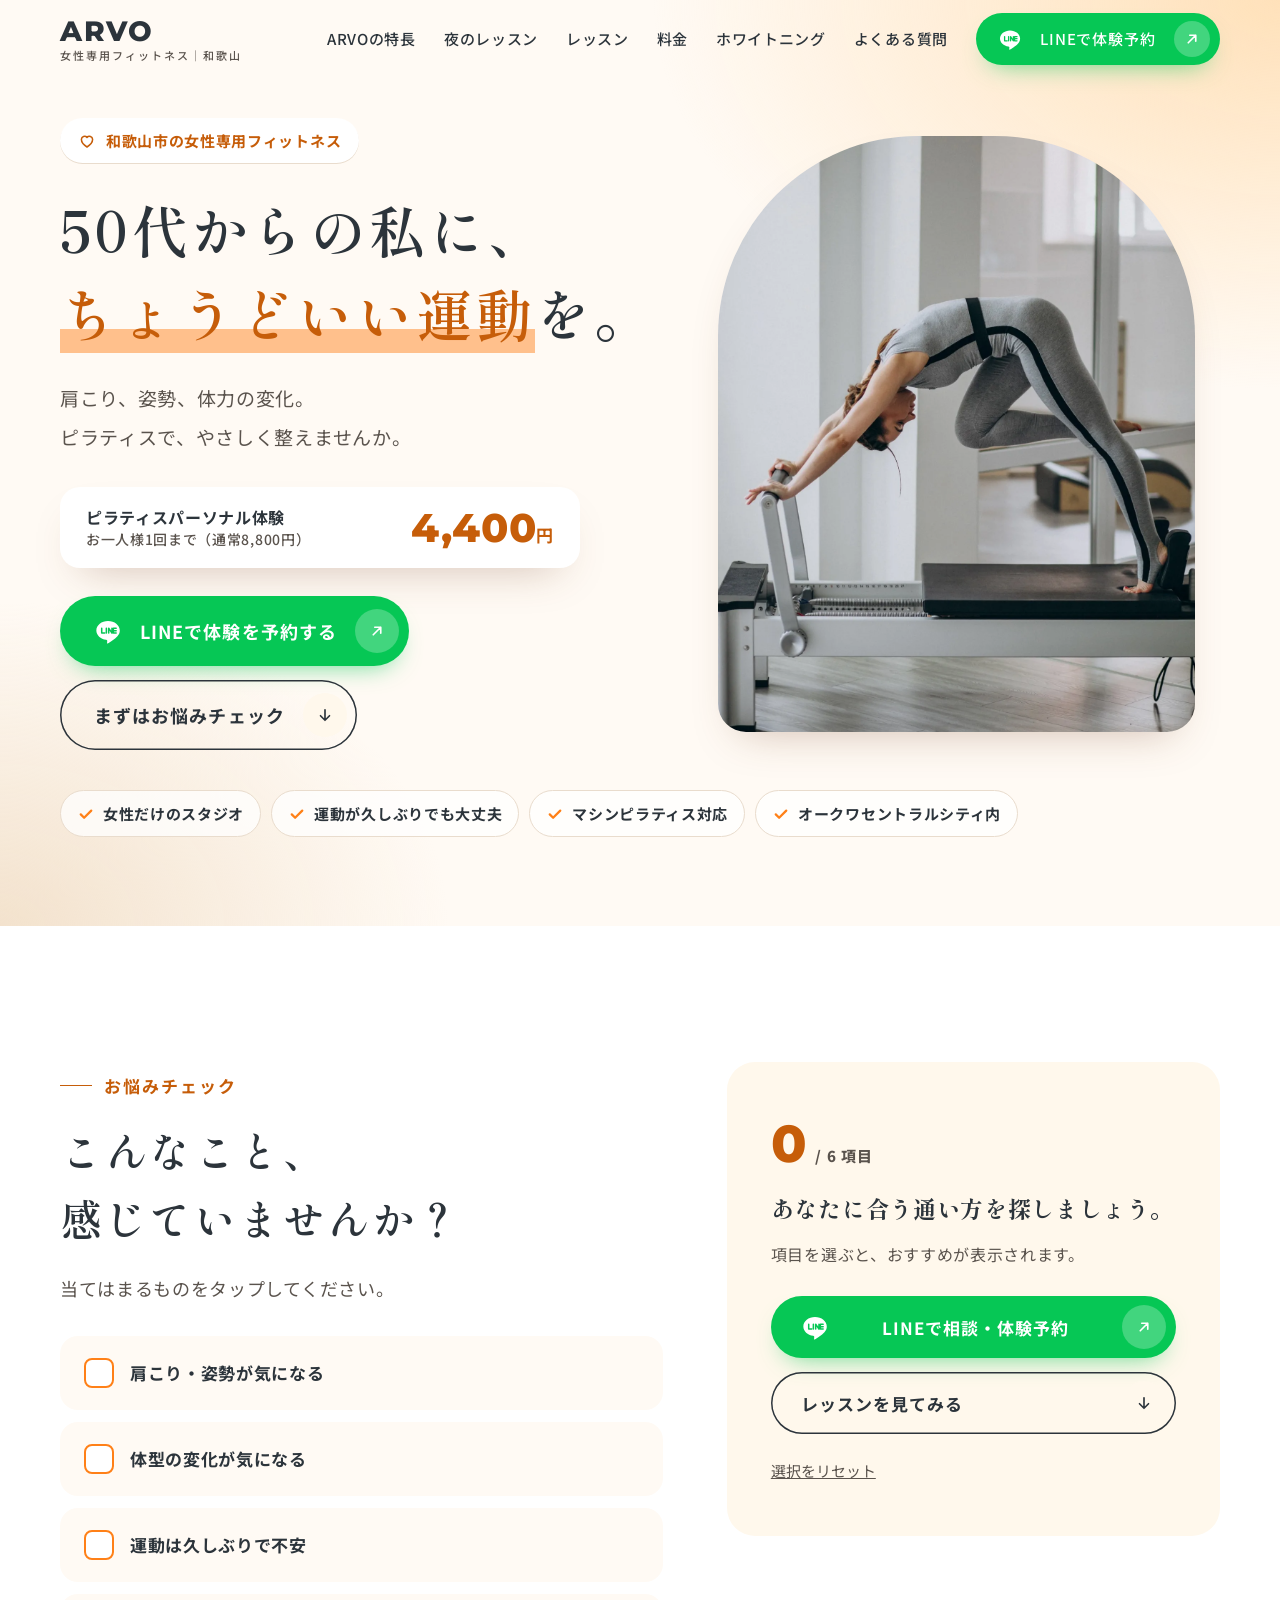
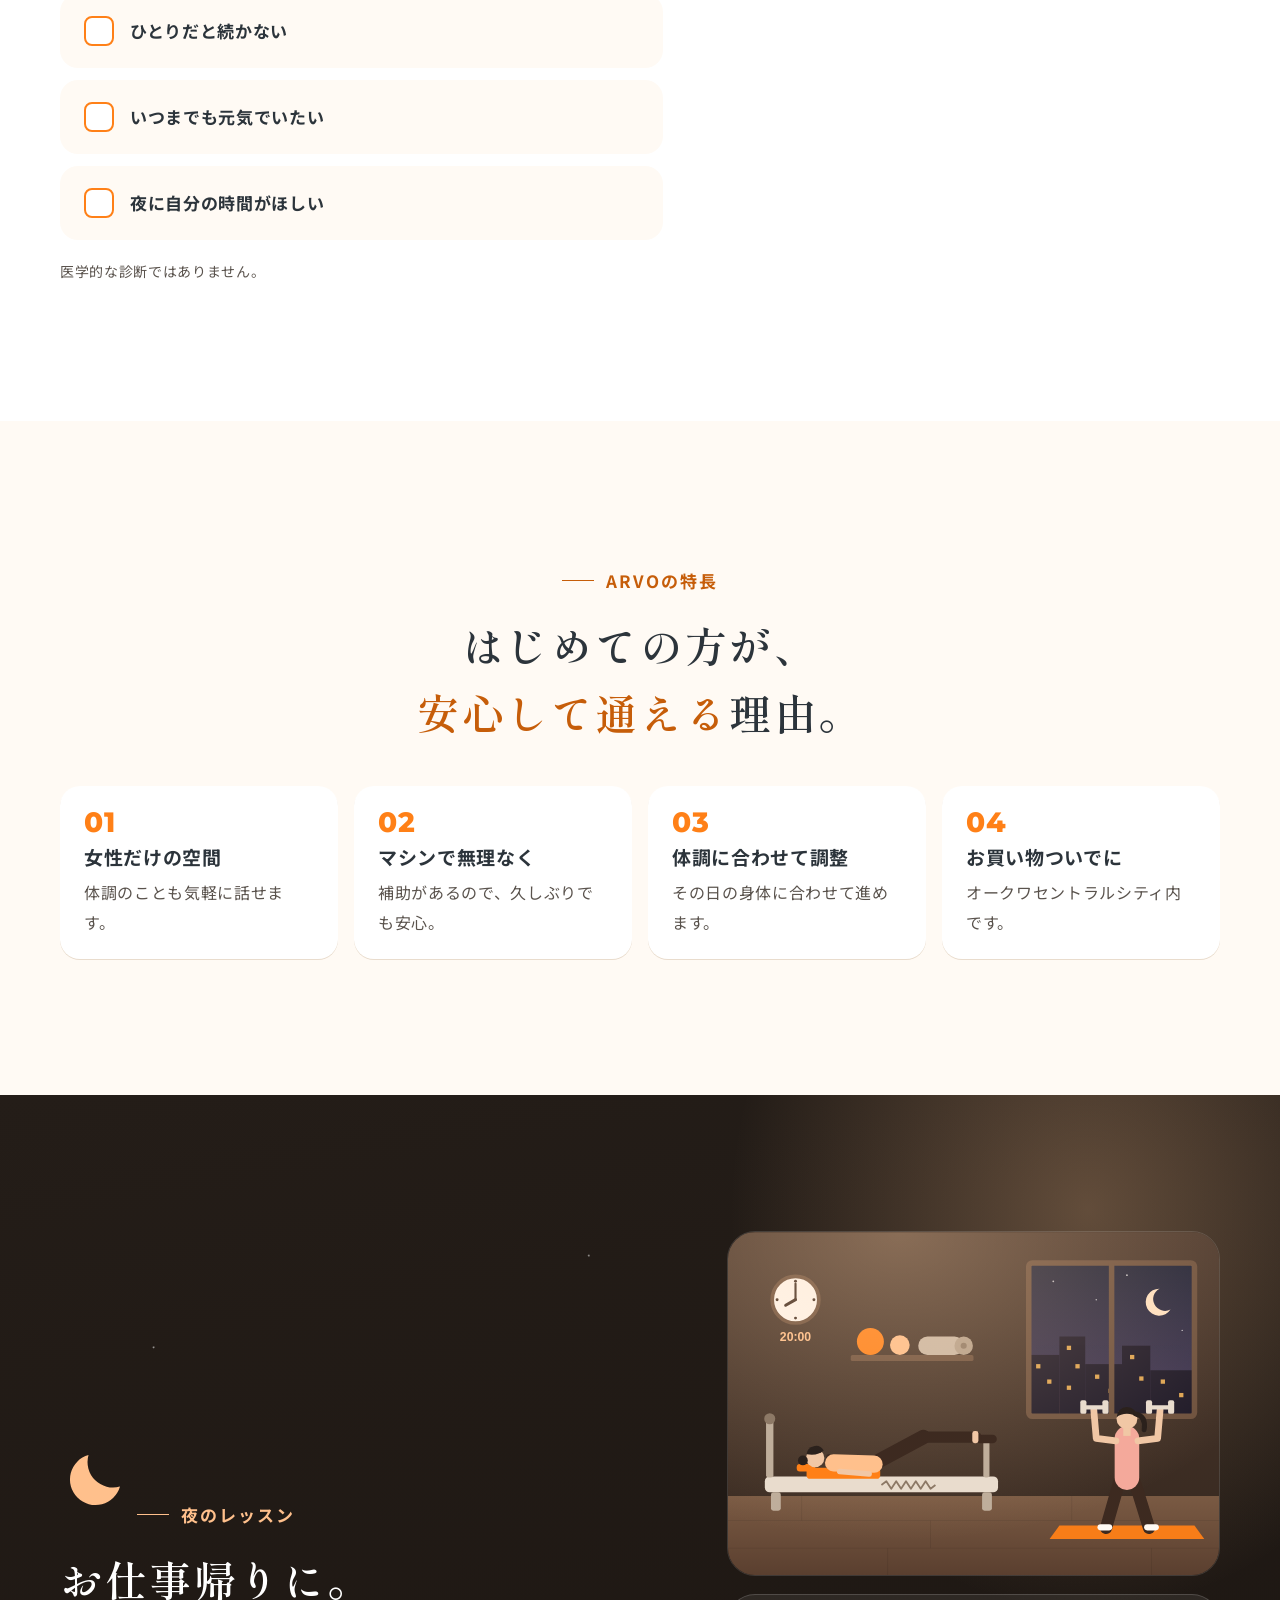
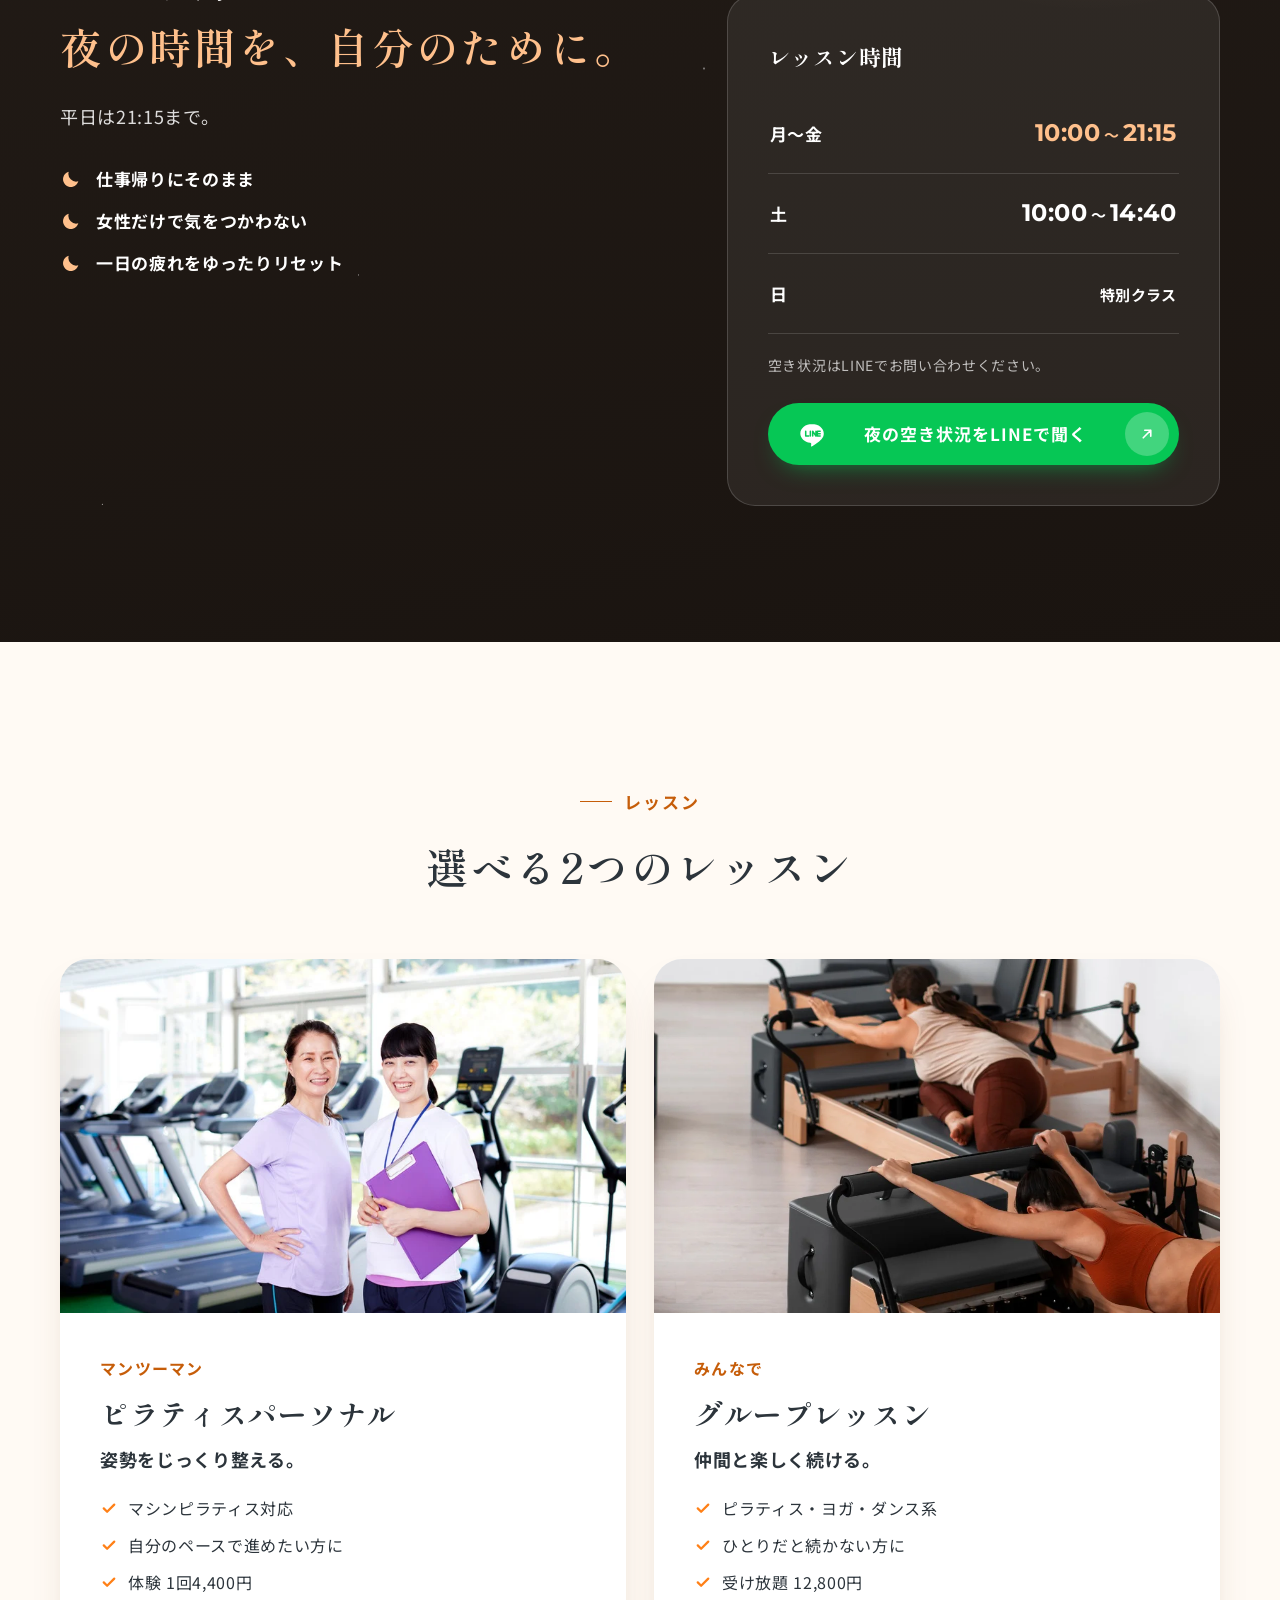
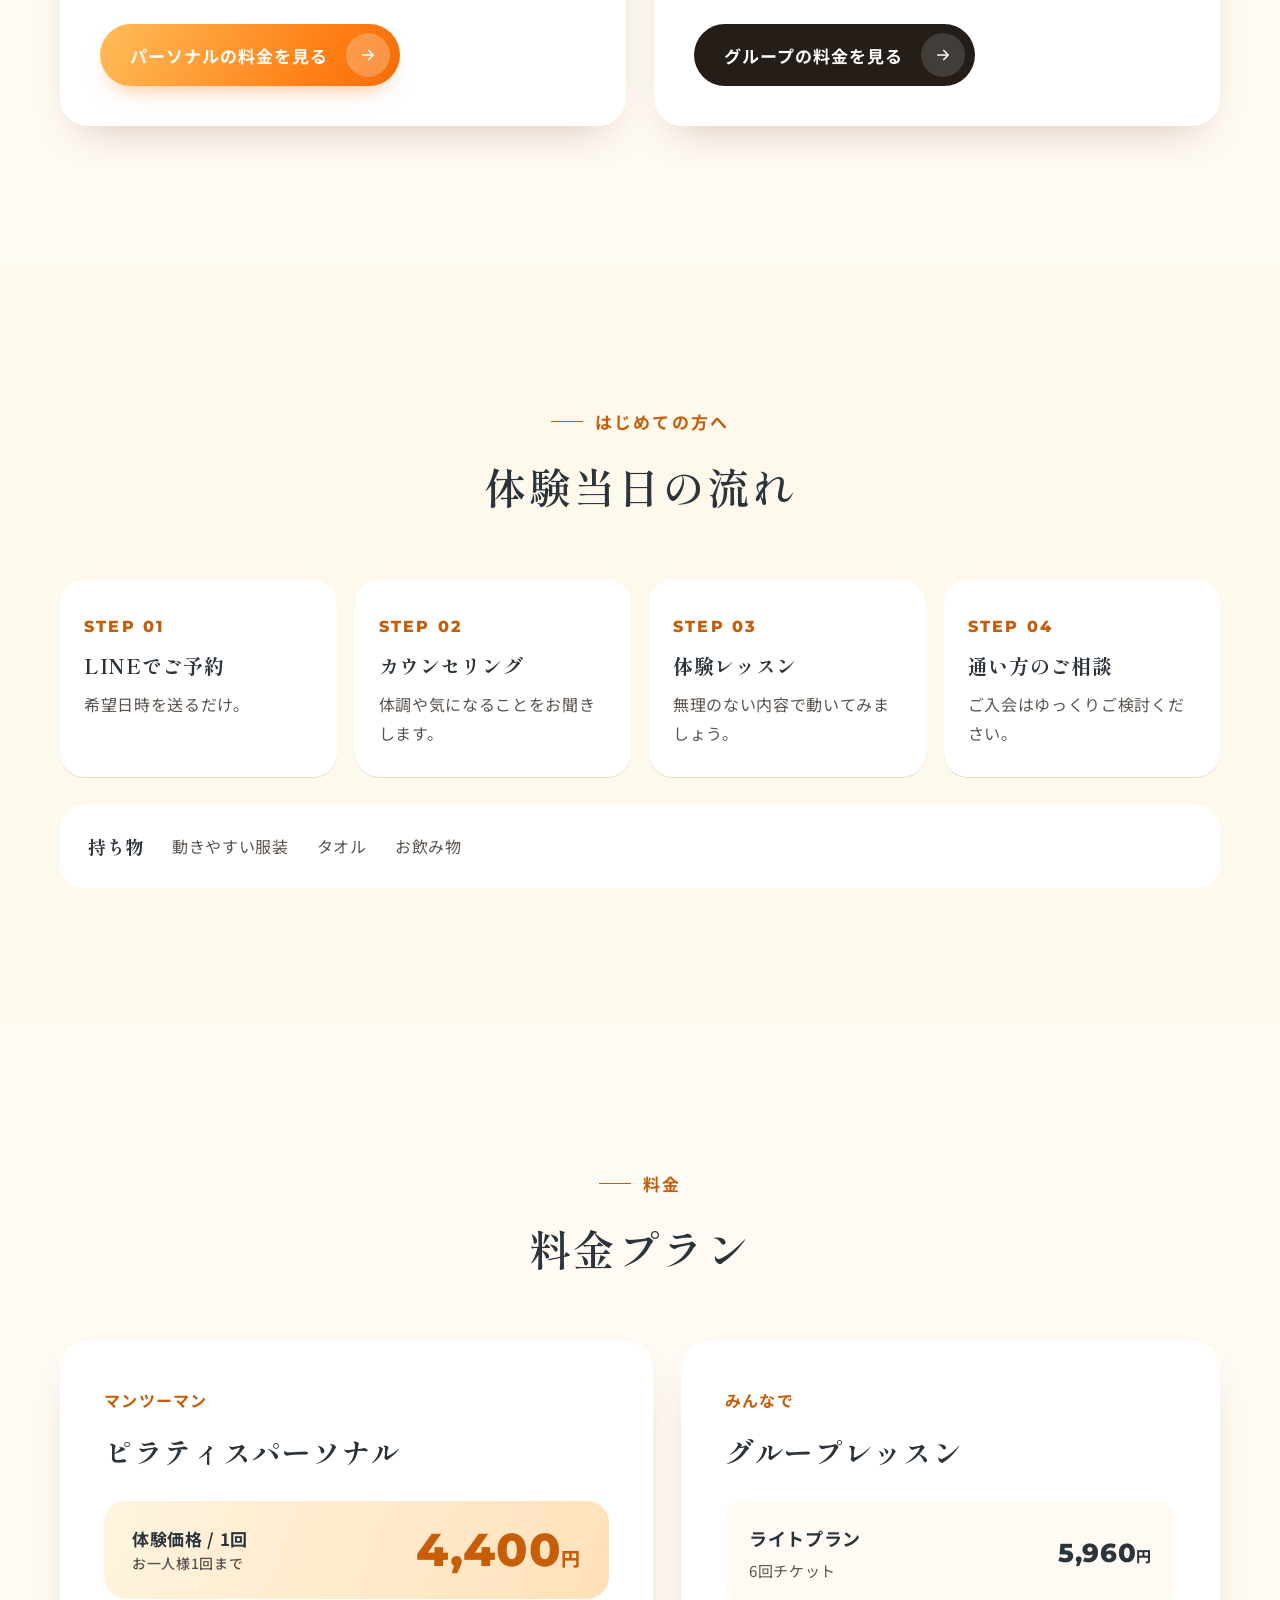
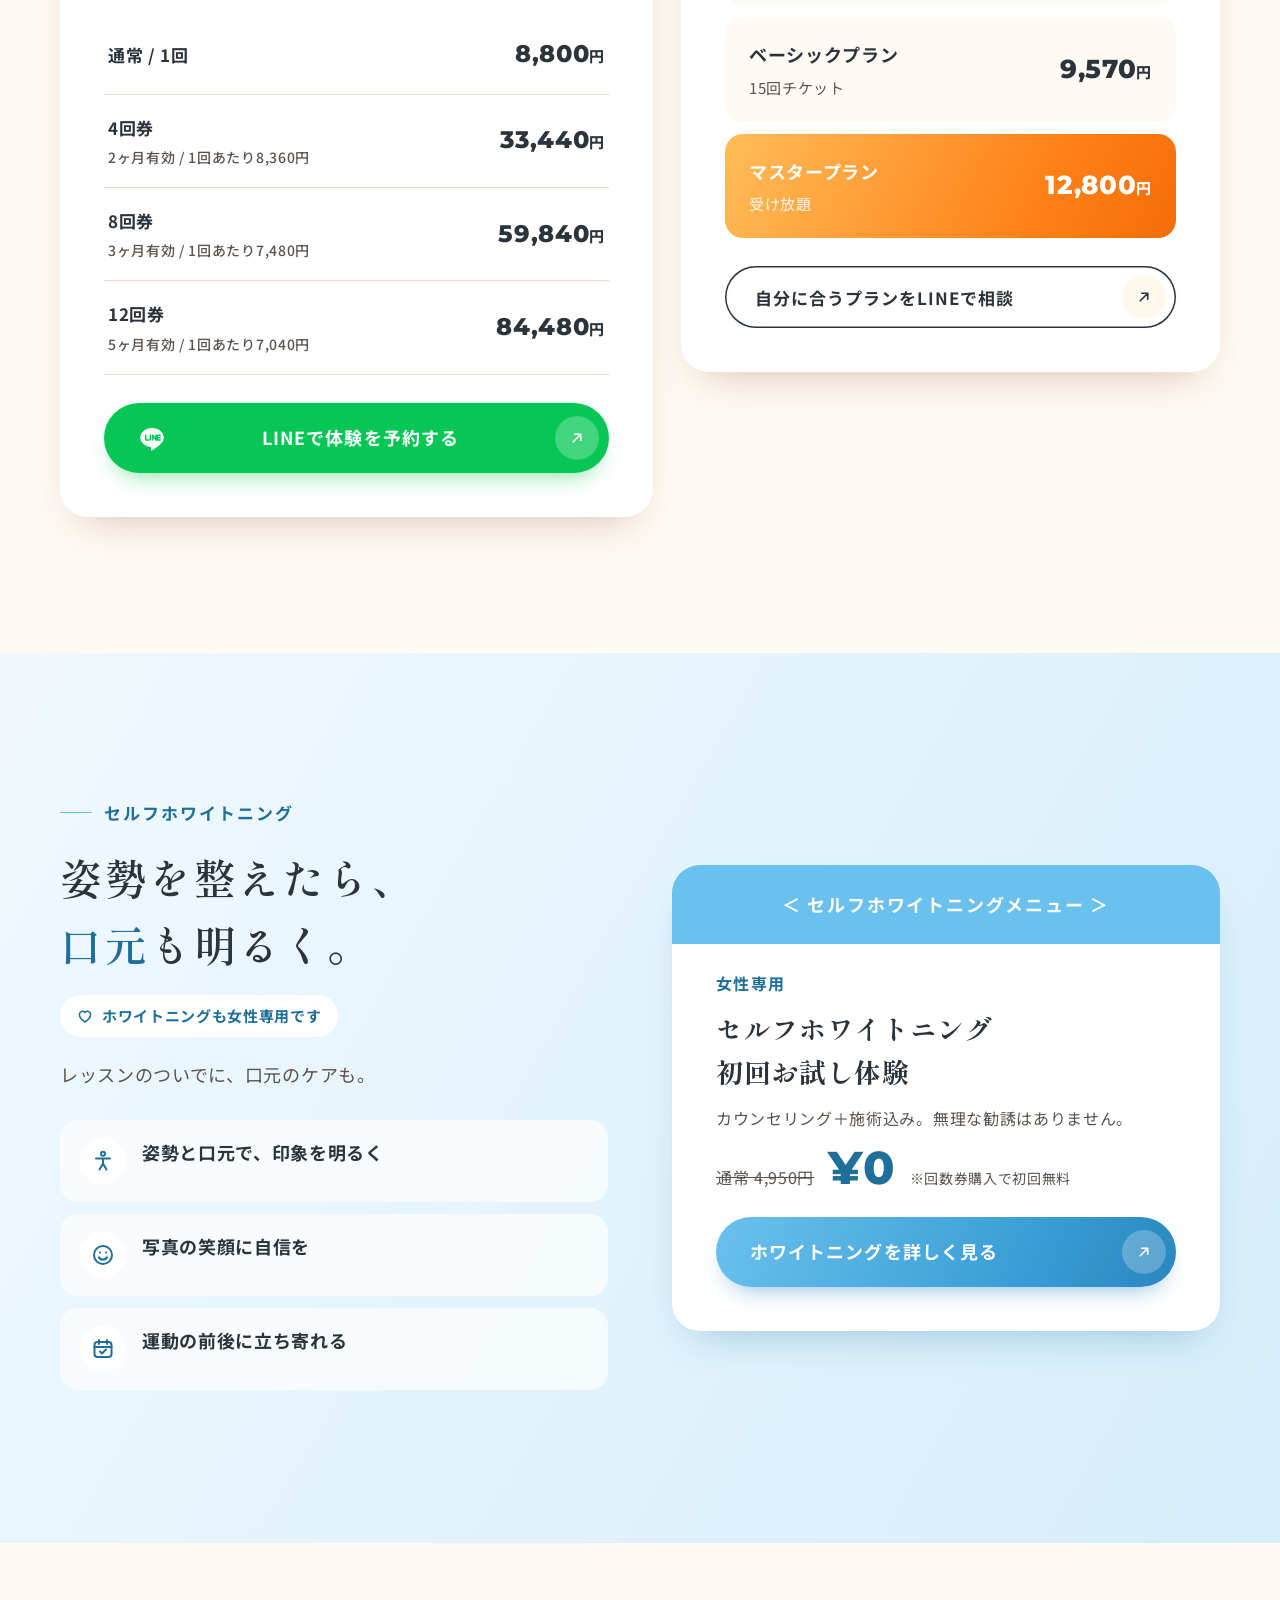
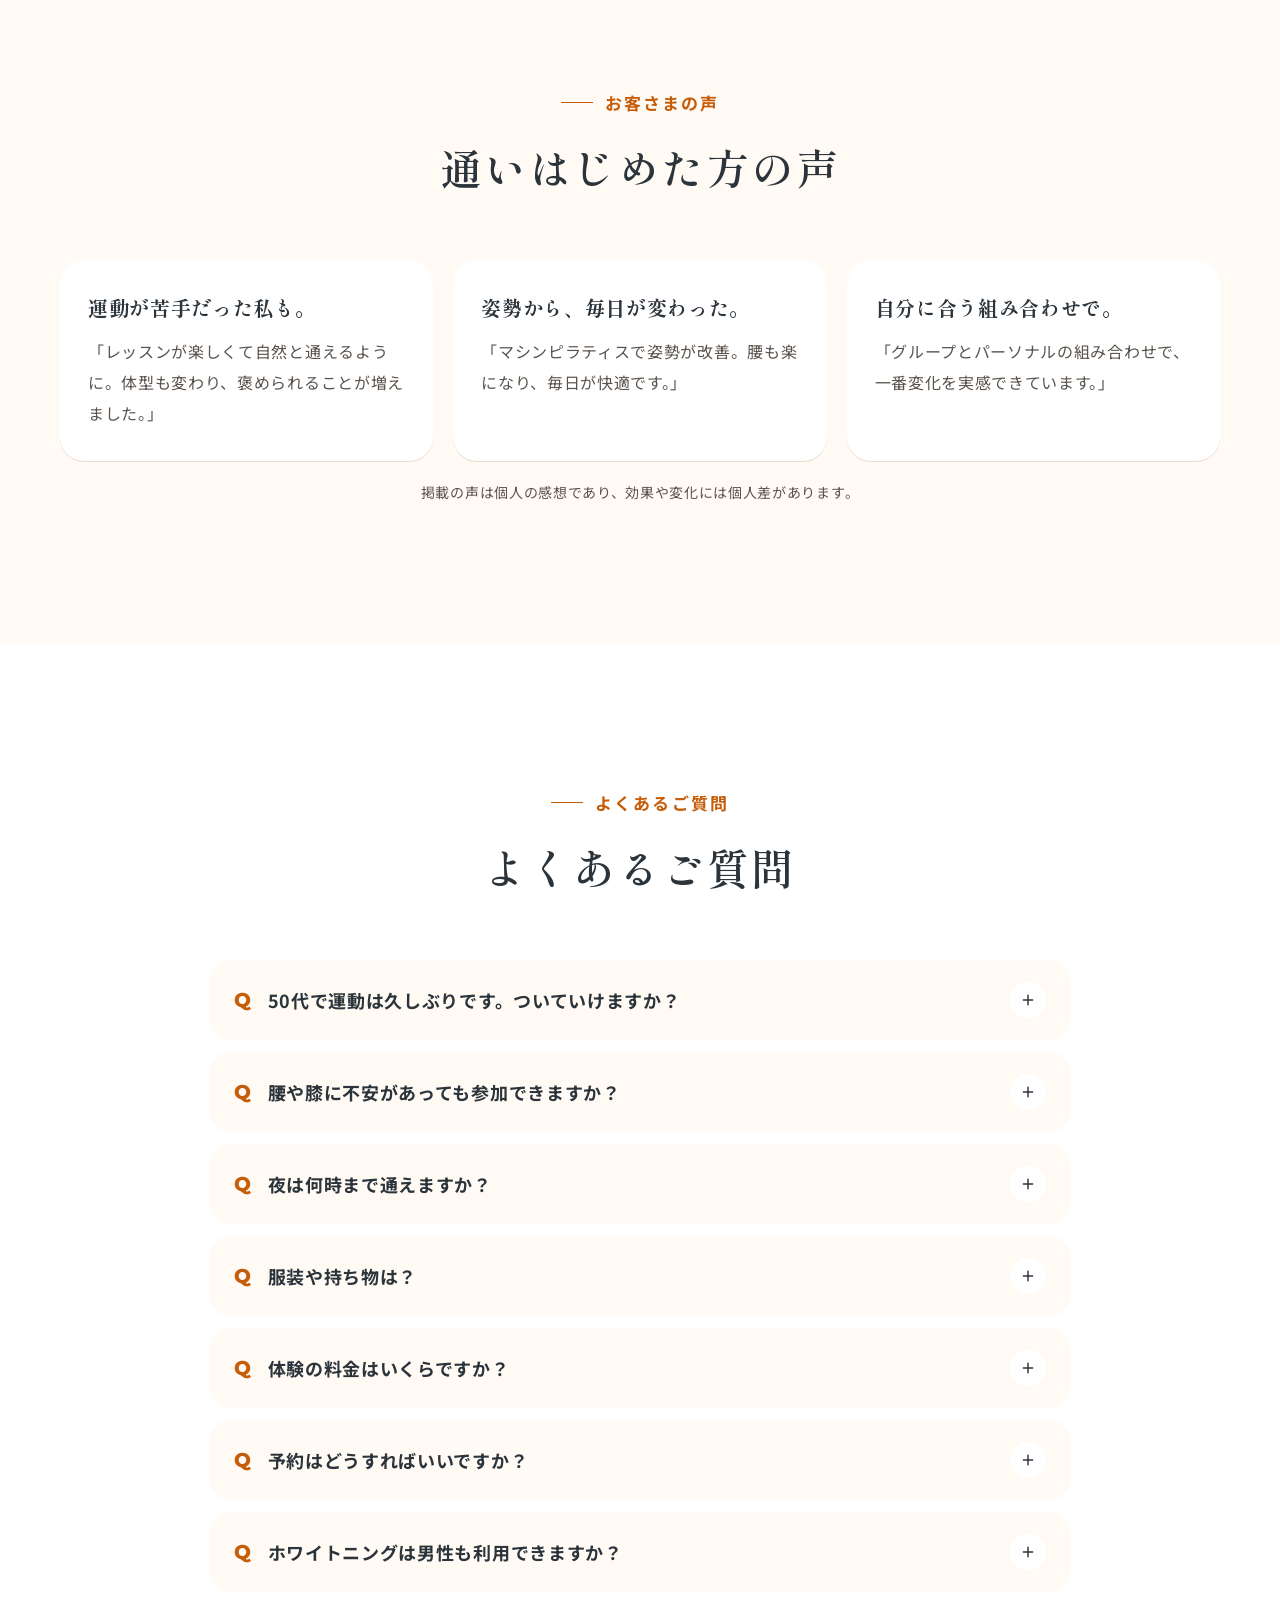
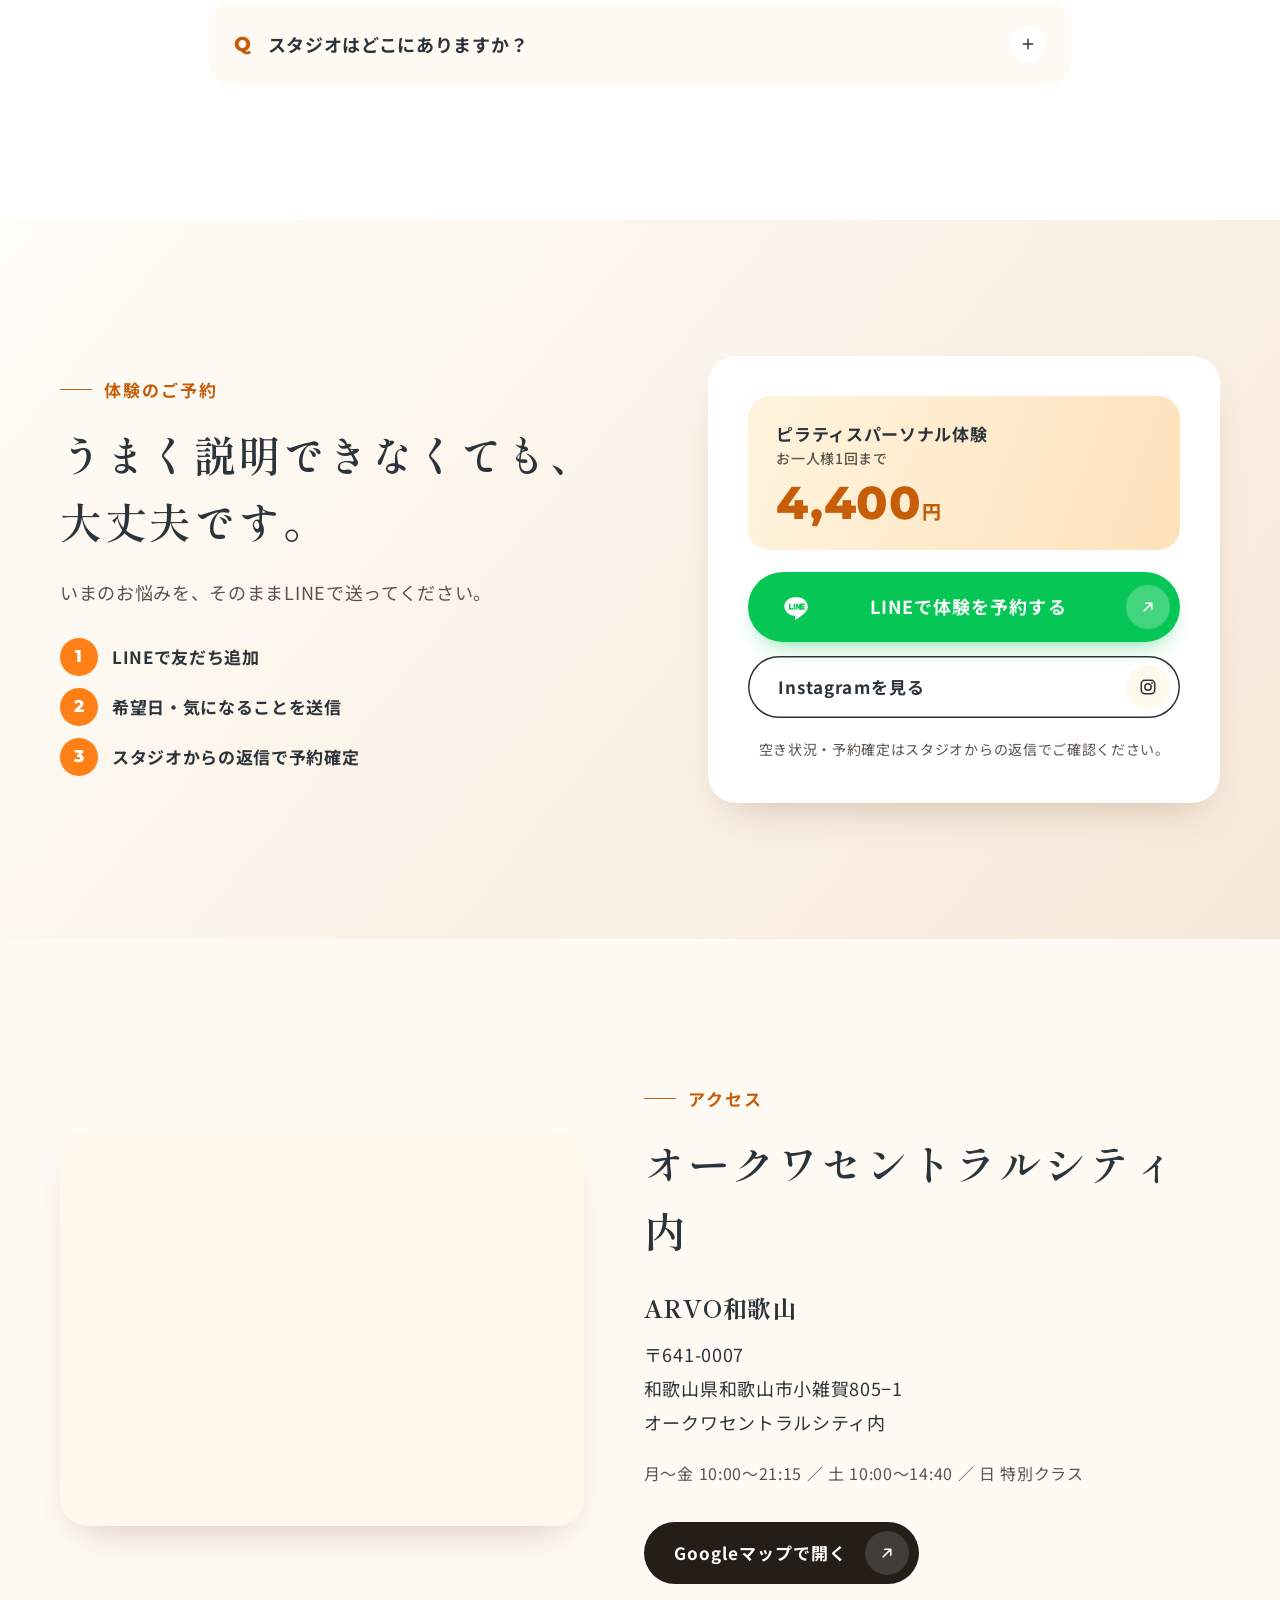
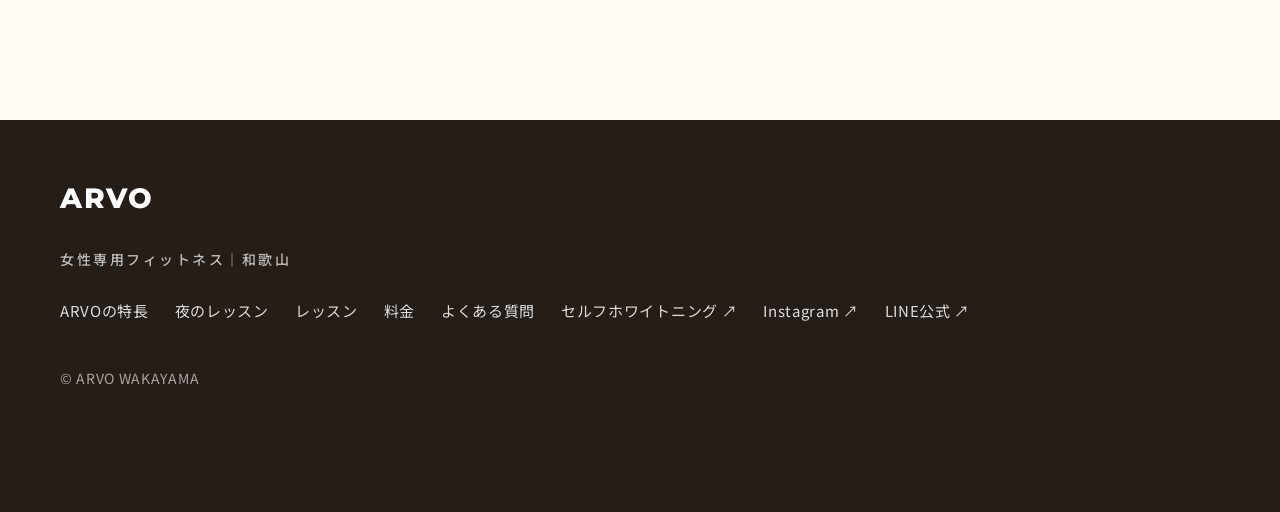
==== commit 4f23ba38: "Remove GitHub Pages deploy; point share URLs to arvo-fitness.web.app Co-Authored-By: Claude Opus 5.5" ====
--- a/index.html
+++ b/index.html
@@ -7,8 +7,8 @@
 <meta name="description" content="和歌山市・オークワセントラルシティ内の女性専用フィットネス「ARVO」。50代からでも無理なくはじめられるピラティス・ヨガ。平日は夜21:15まで、仕事帰りにも通えます。ピラティスパーソナル体験1回4,400円。ご予約はLINEから。">
 <meta property="og:title" content="50代からはじめる、女性専用ピラティス | ARVO和歌山">
 <meta property="og:description" content="いまの私に、ちょうどいい運動を。平日は夜21:15まで。ピラティスパーソナル体験1回4,400円。">
-<meta property="og:image" content="https://kechijima.github.io/ArvoHP/assets/hero-pilates.webp">
-<meta property="og:url" content="https://kechijima.github.io/ArvoHP/">
+<meta property="og:image" content="https://arvo-fitness.web.app/assets/hero-pilates.webp">
+<meta property="og:url" content="https://arvo-fitness.web.app/">
 <meta property="og:type" content="website">
 <meta name="theme-color" content="#241d18">
 <link rel="icon" href="assets/favicon.ico" sizes="16x16 32x32 48x48">
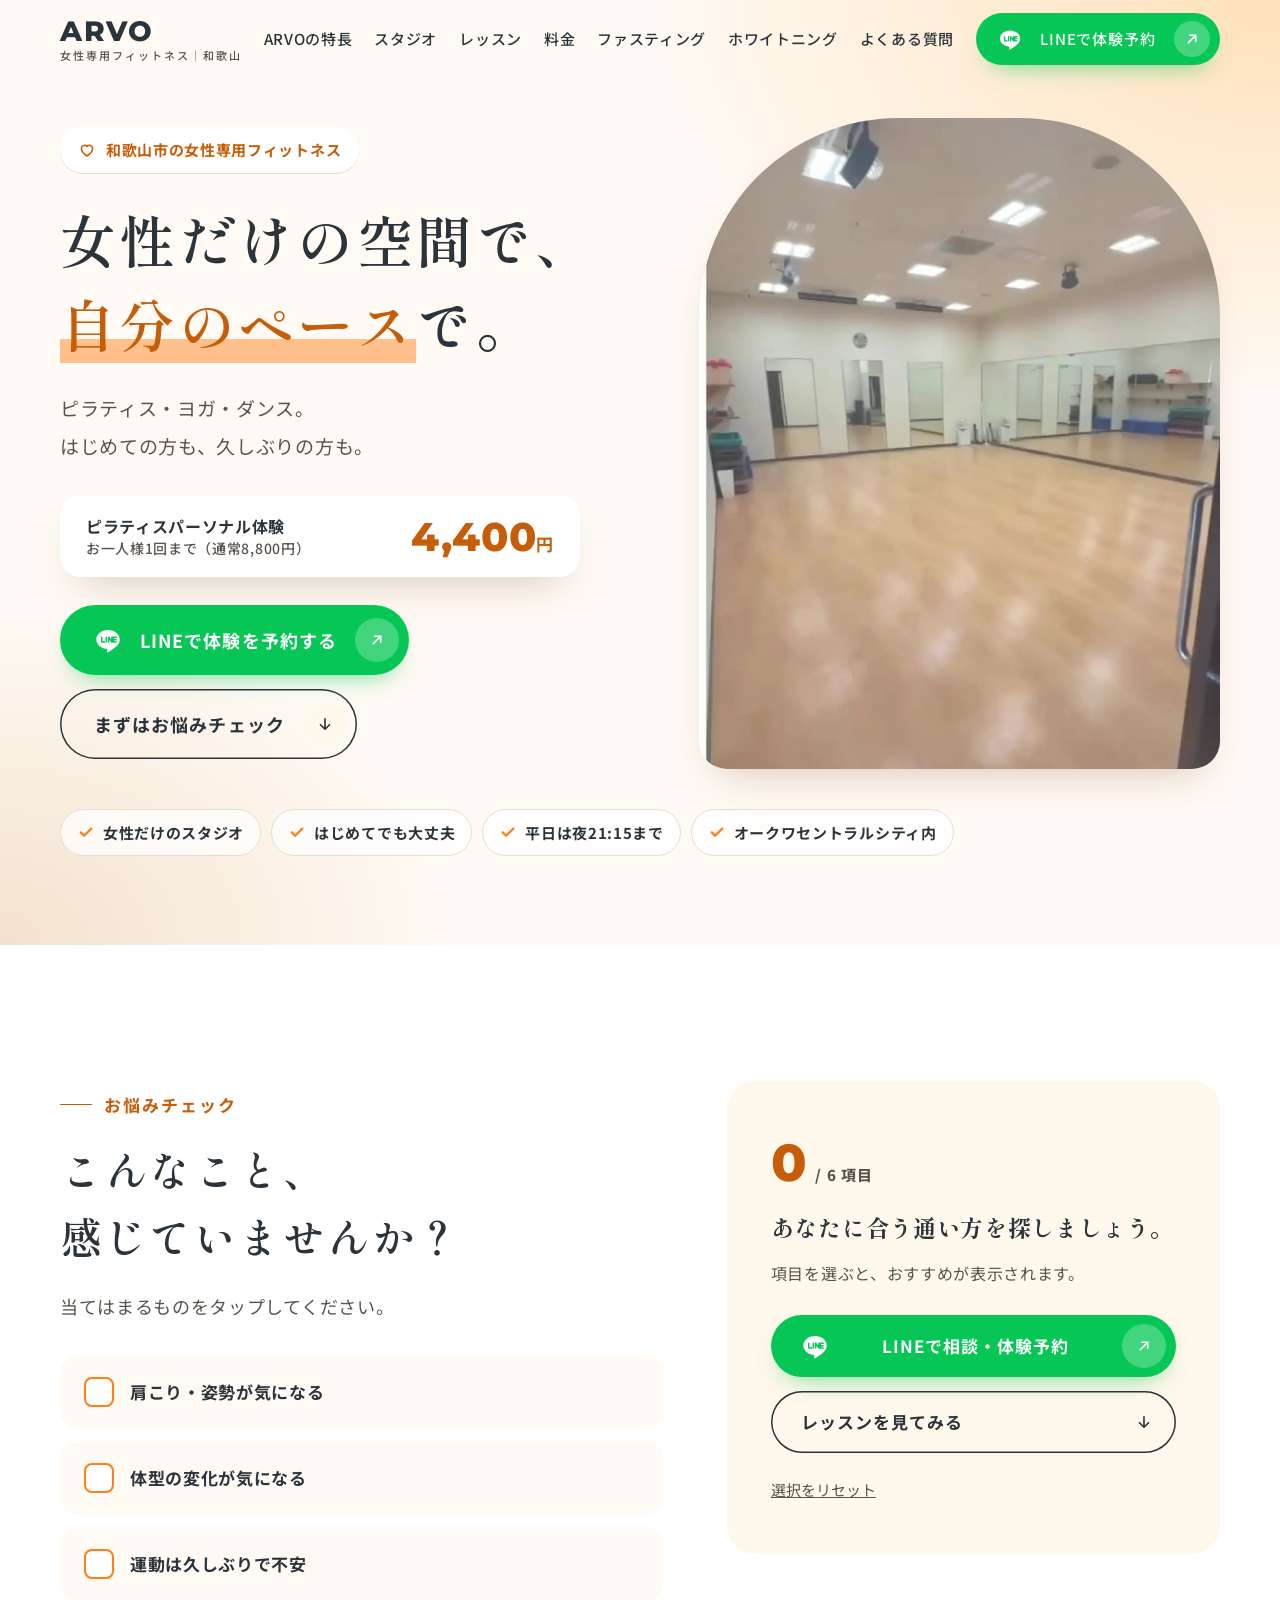
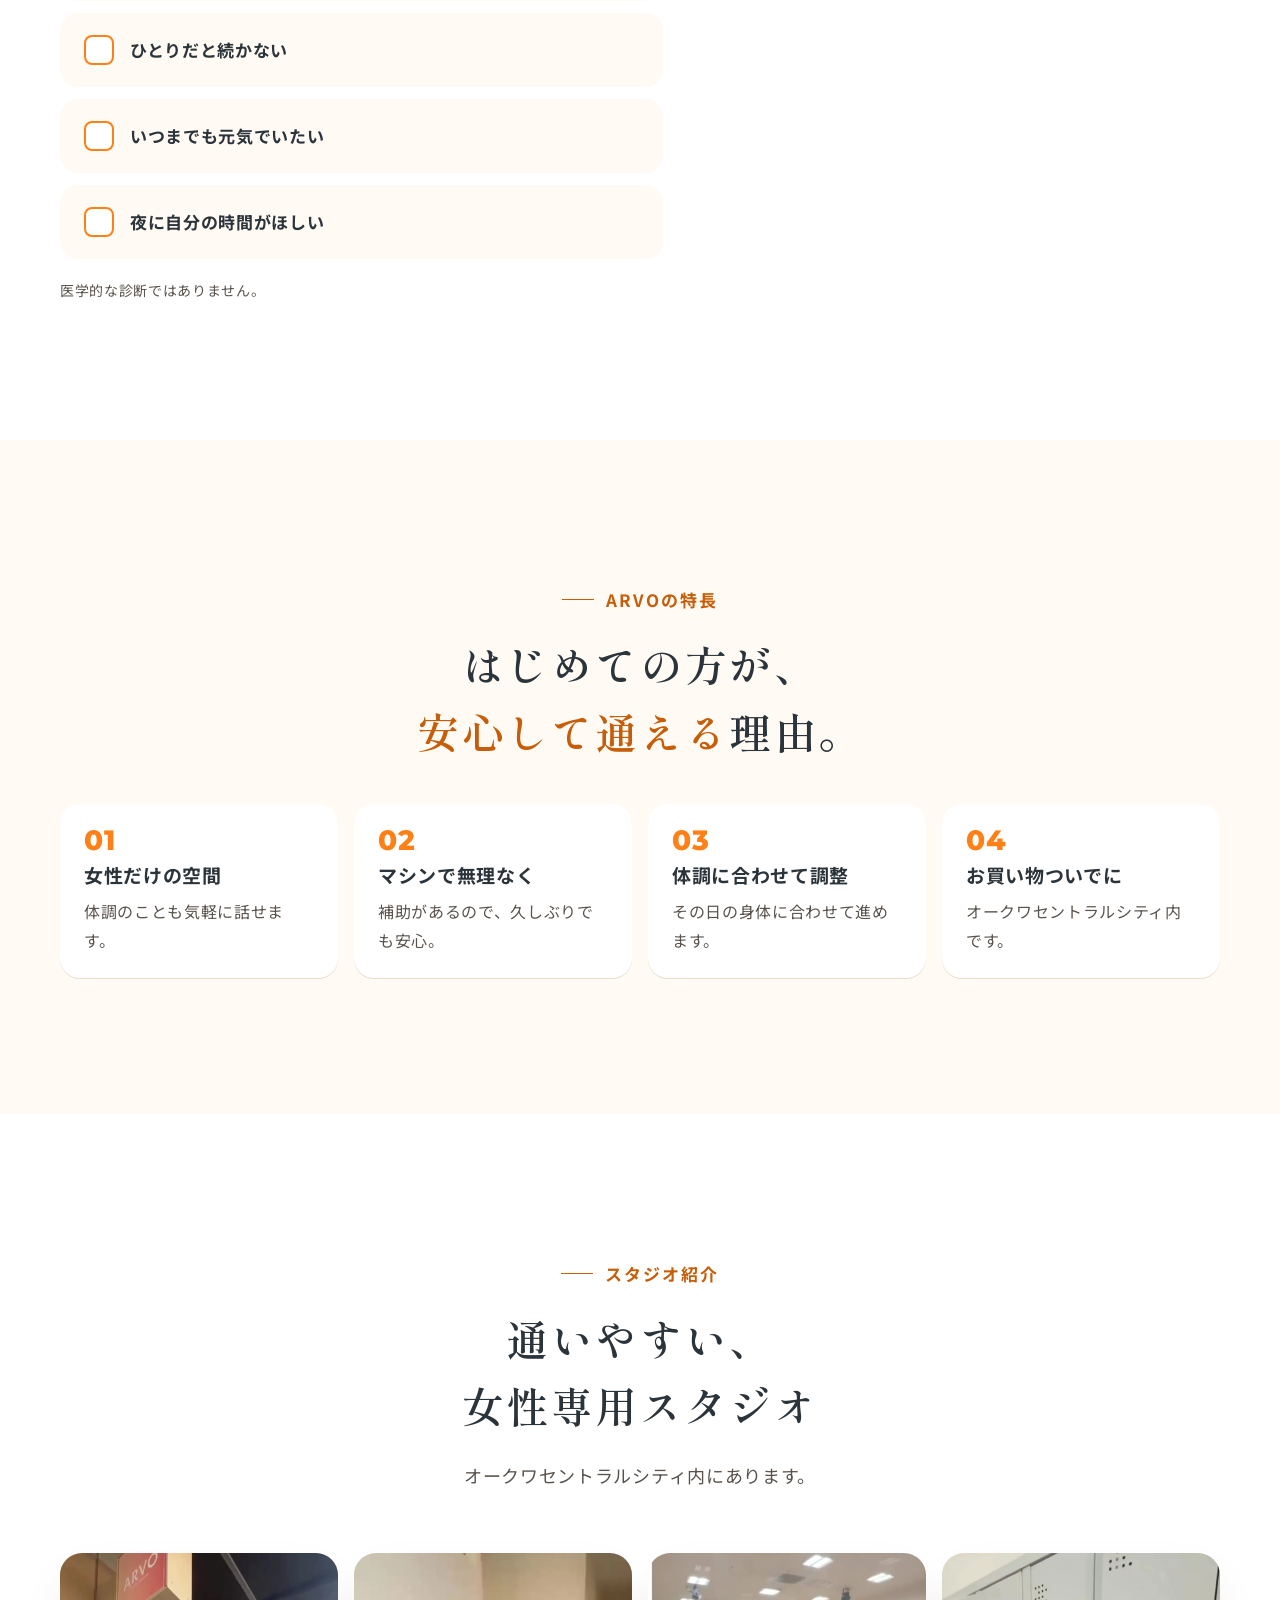
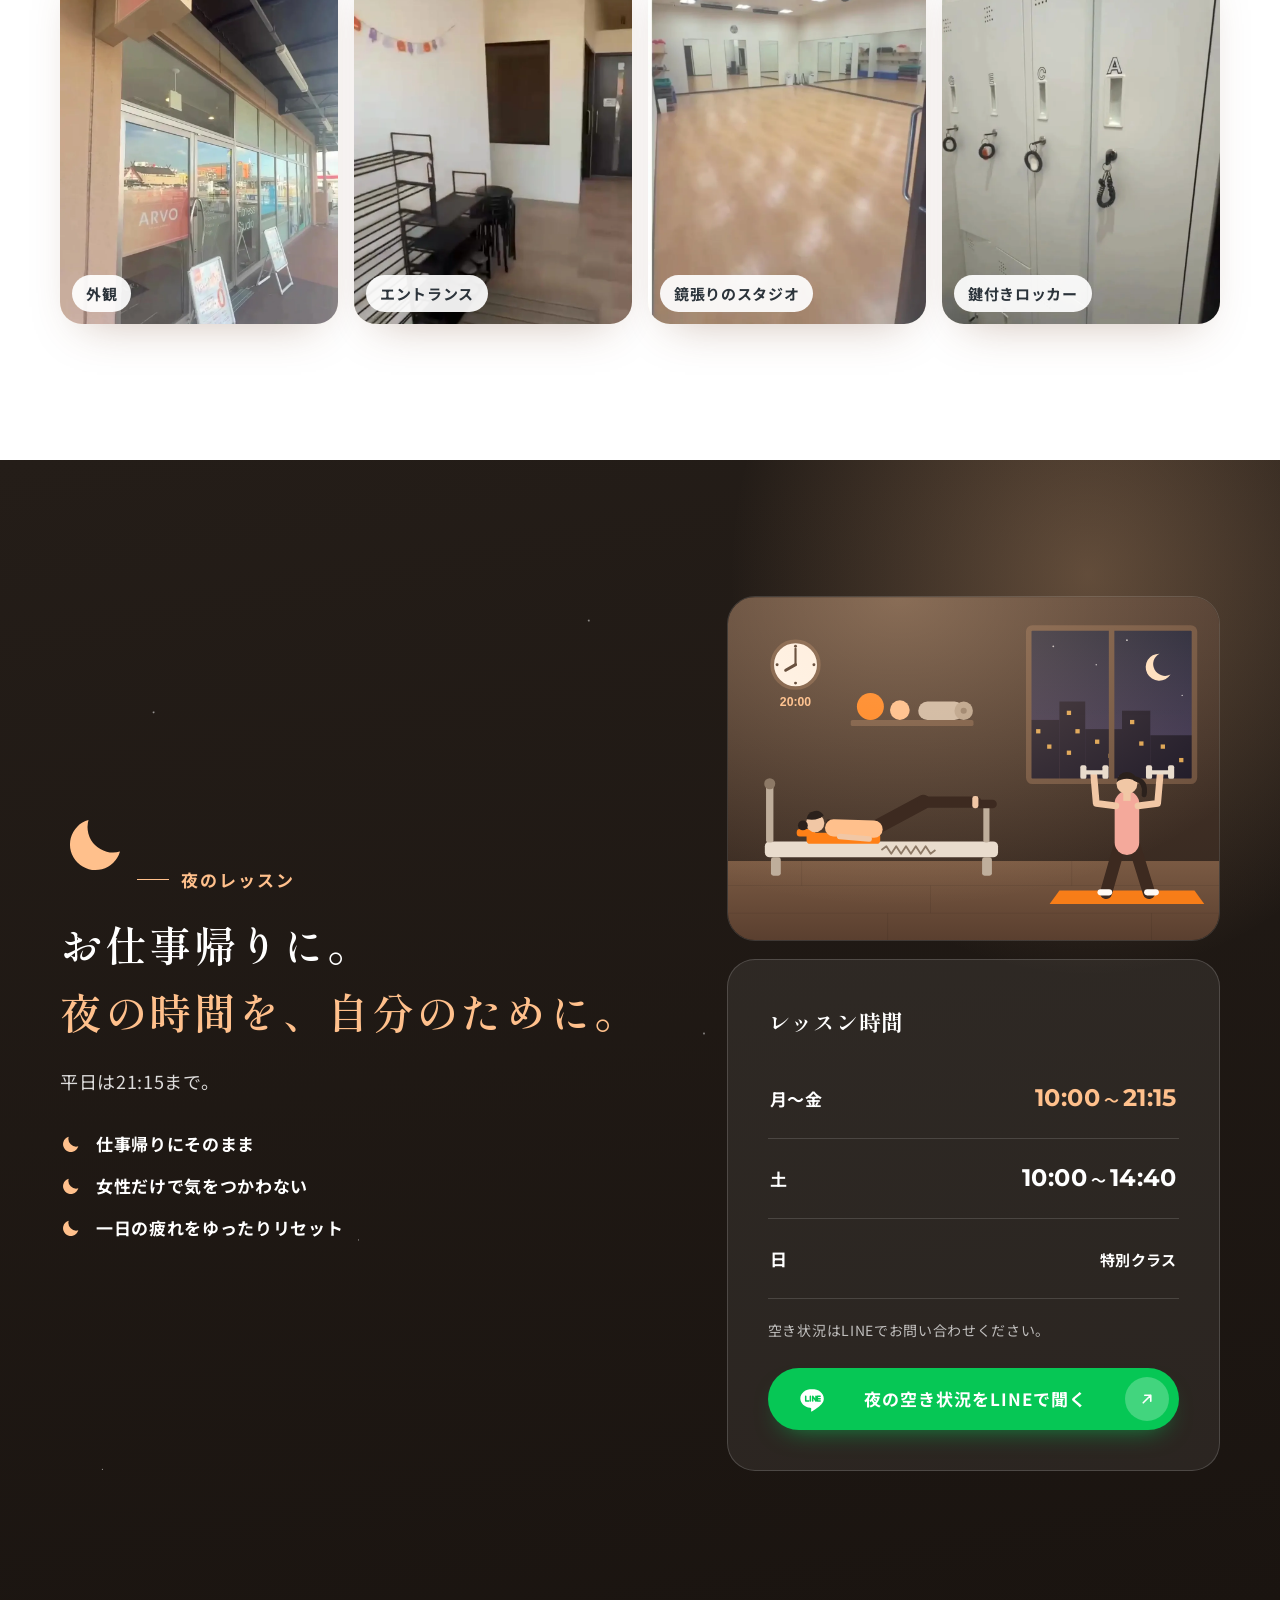
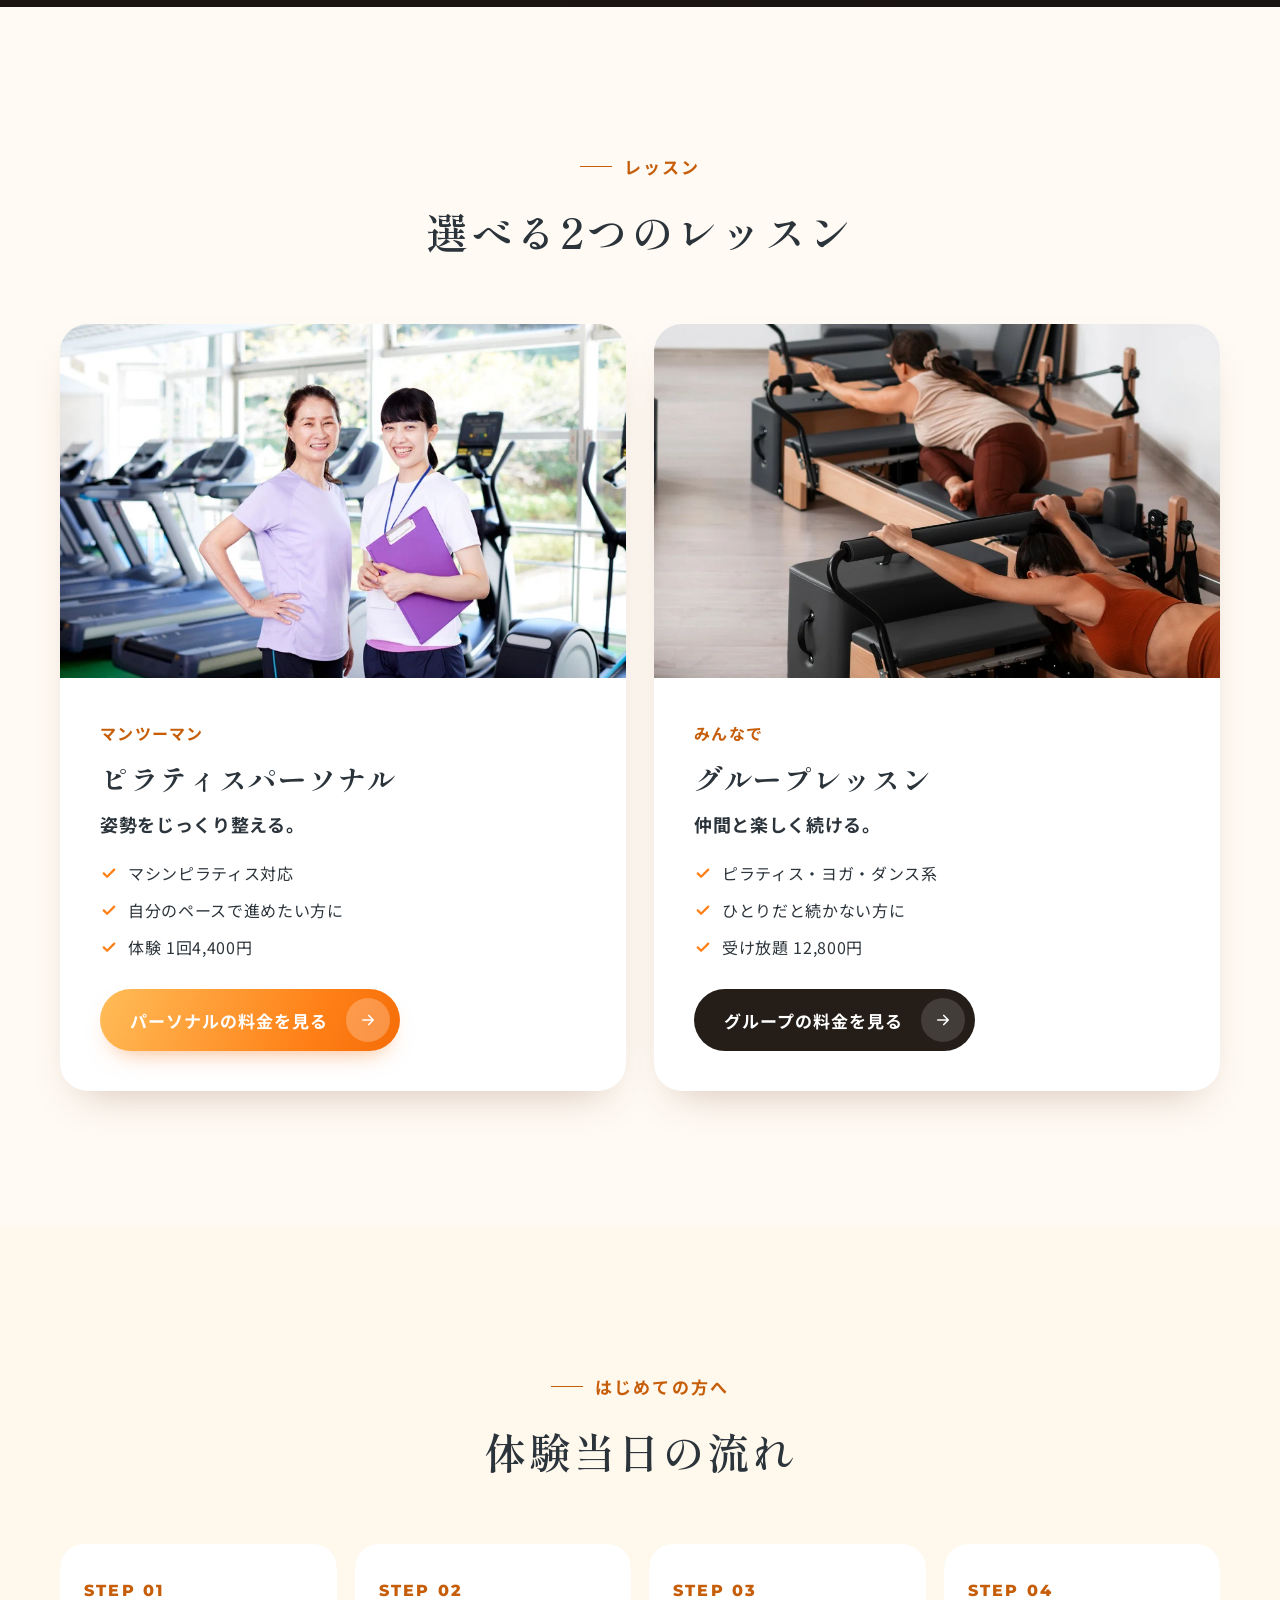
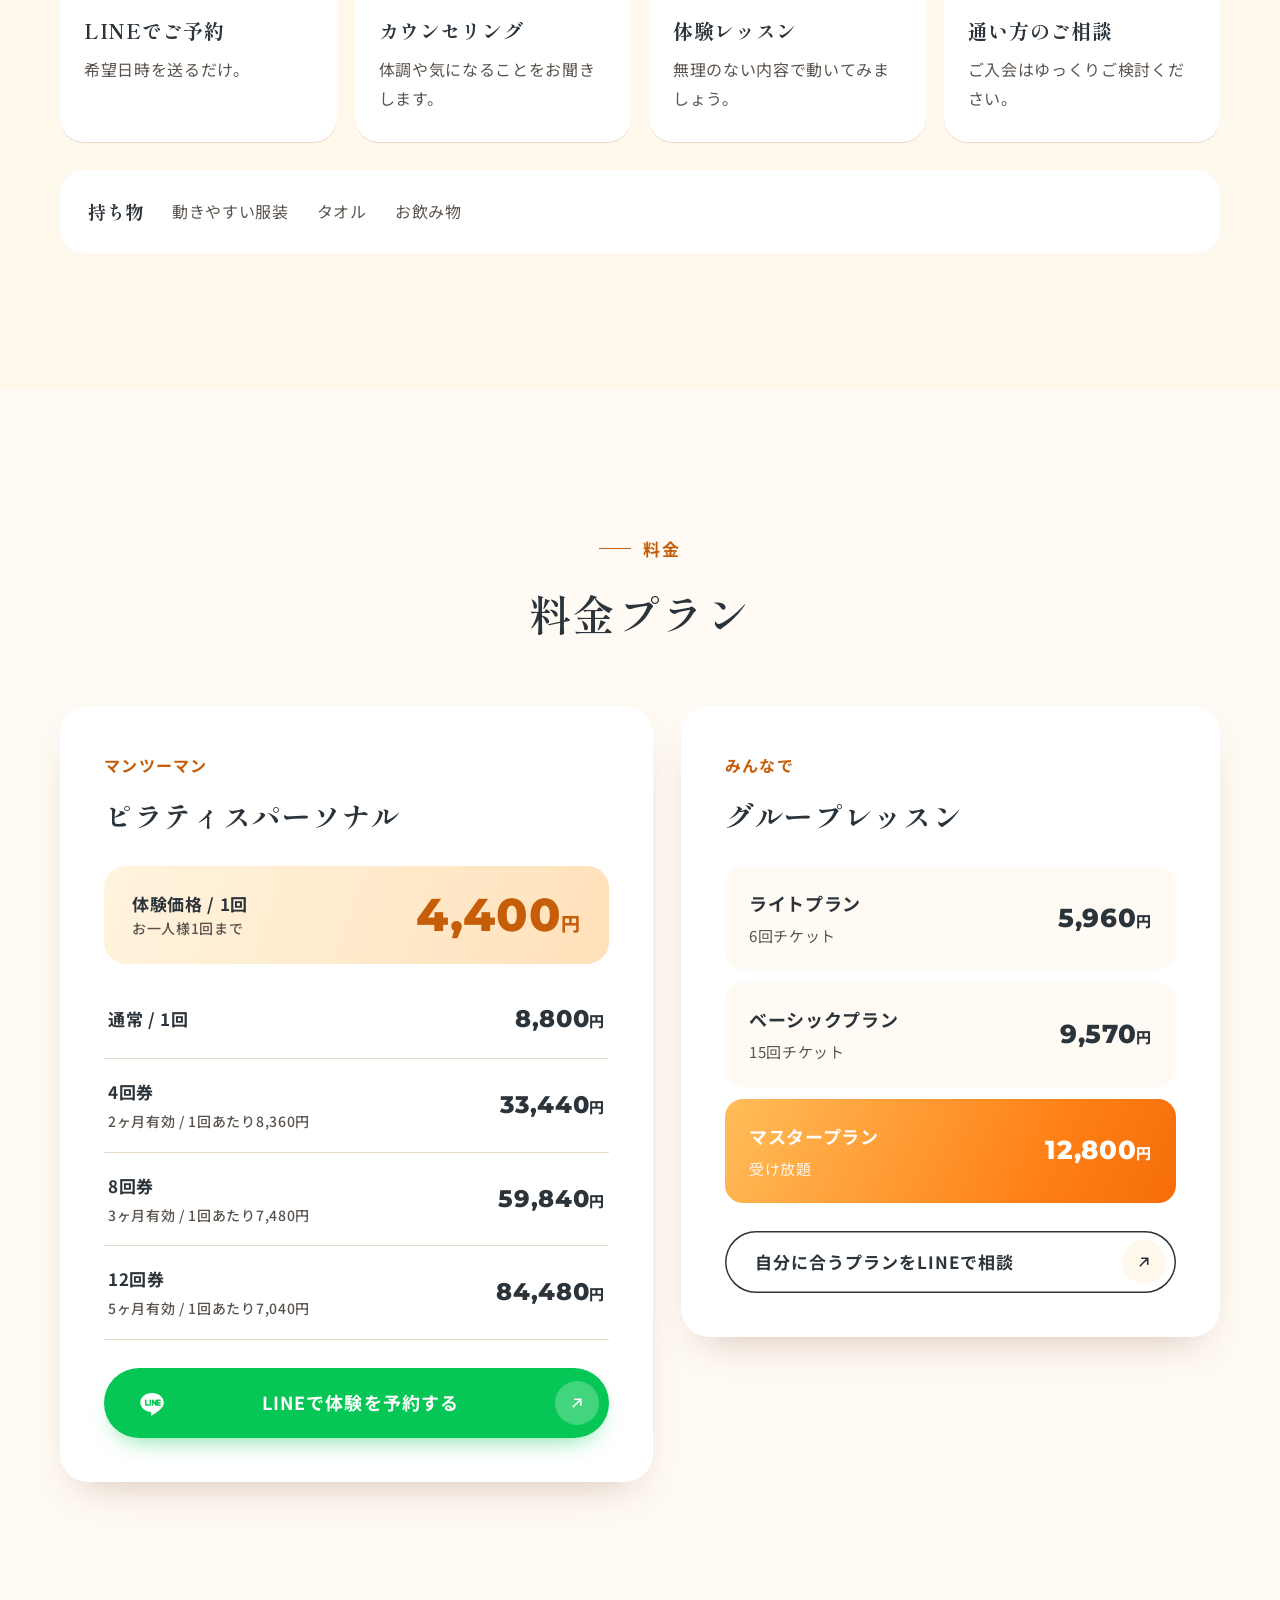
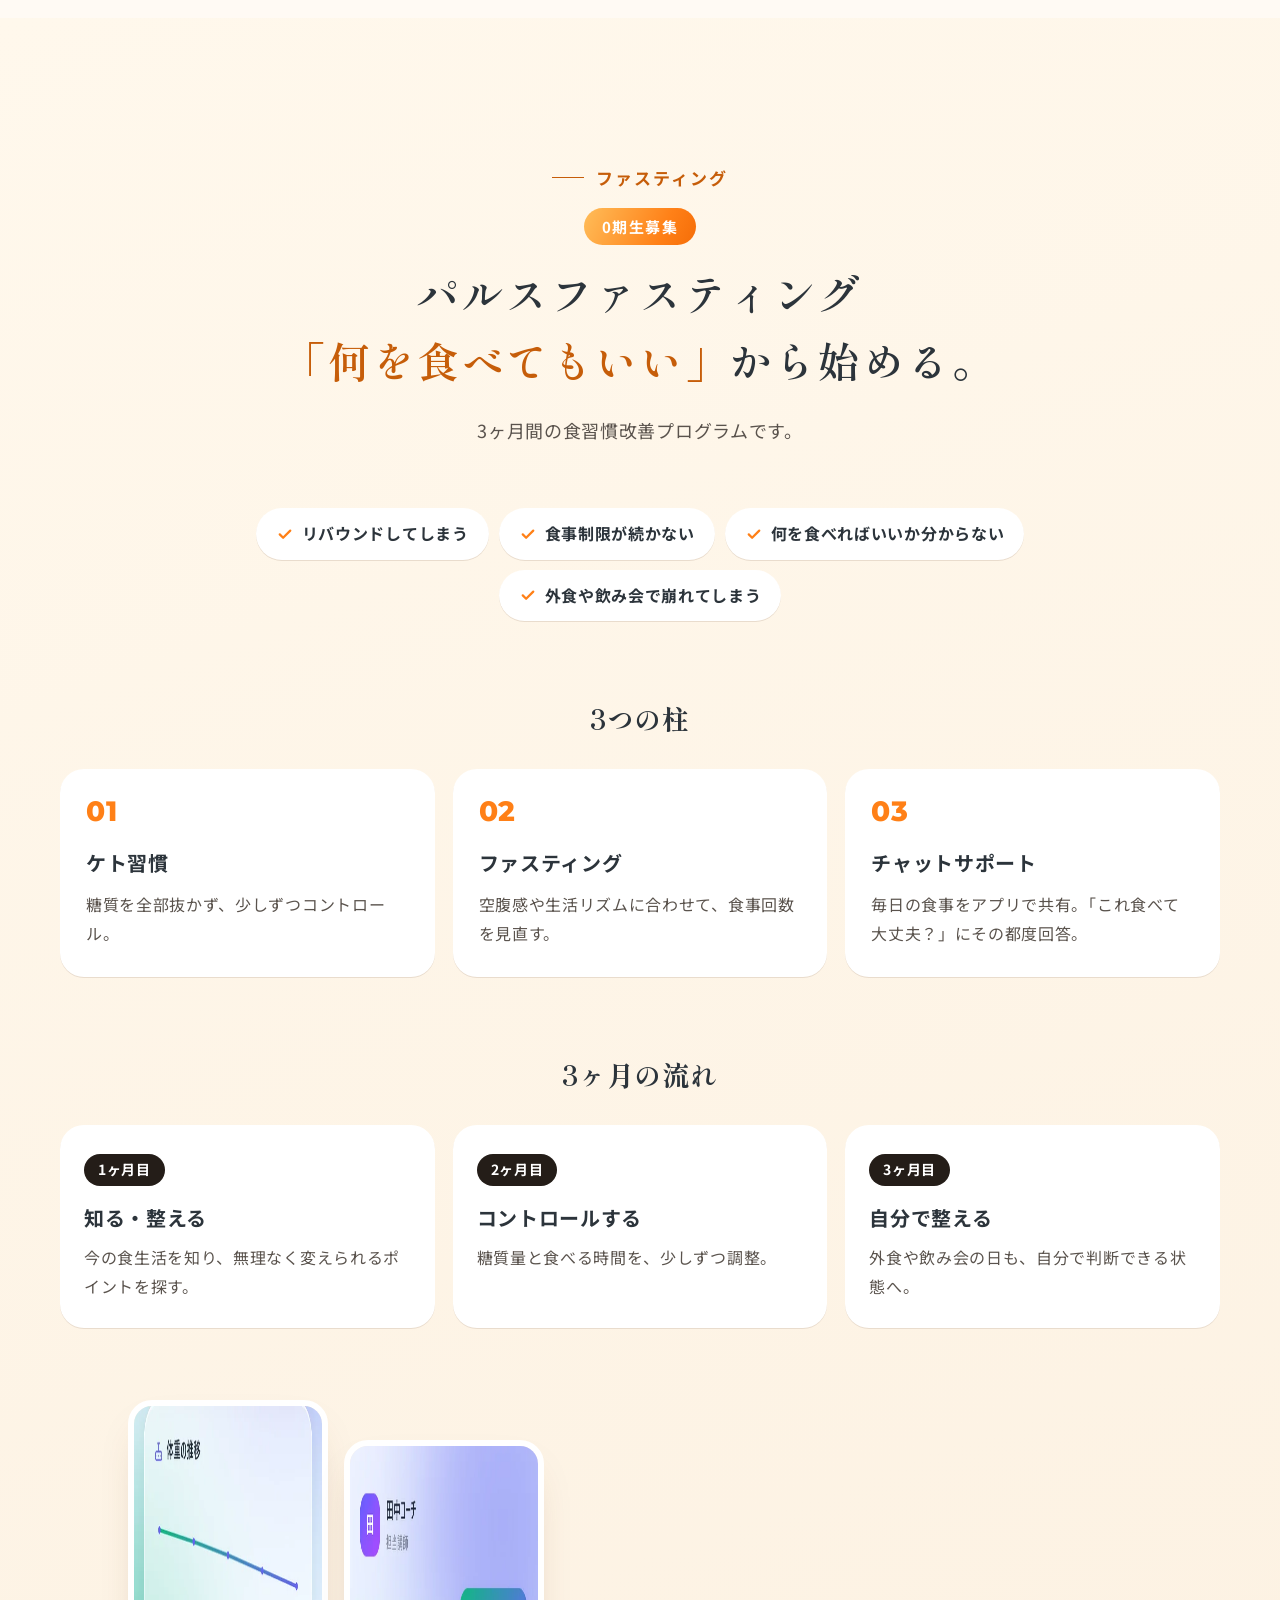
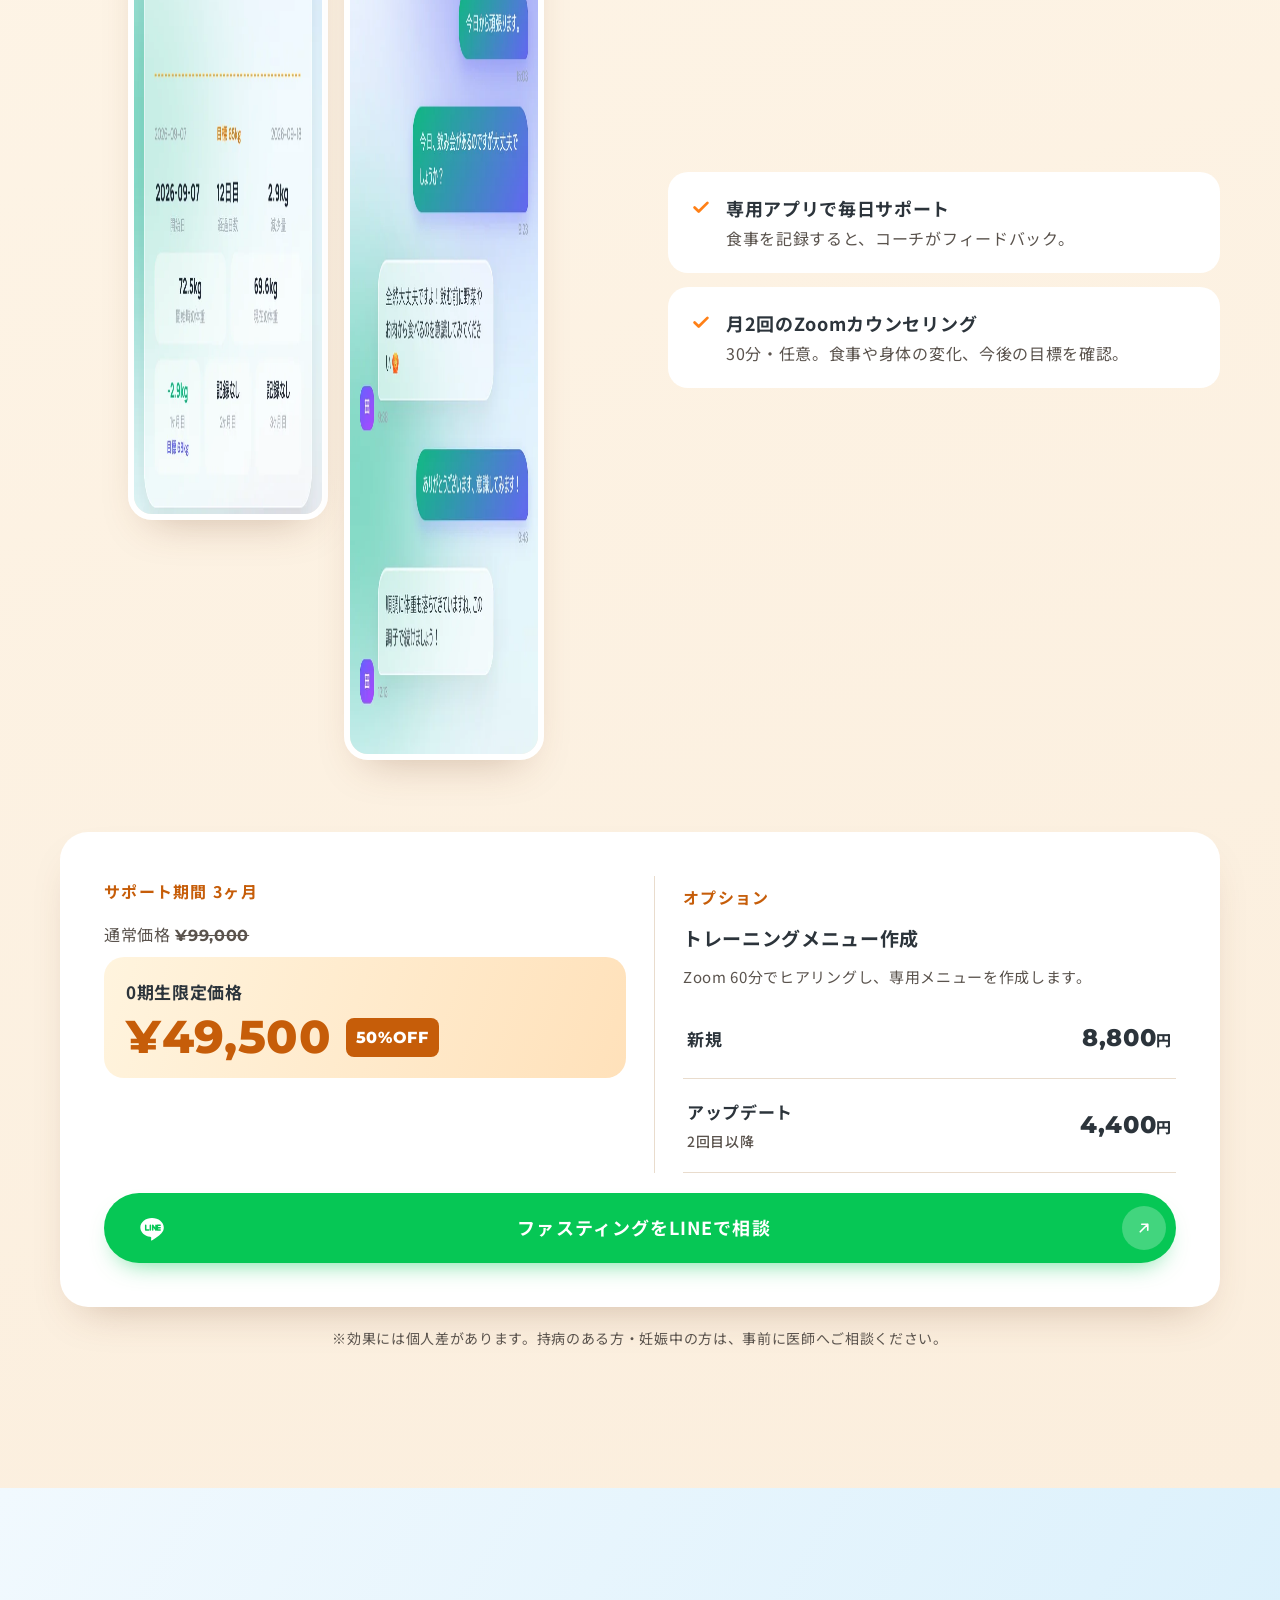
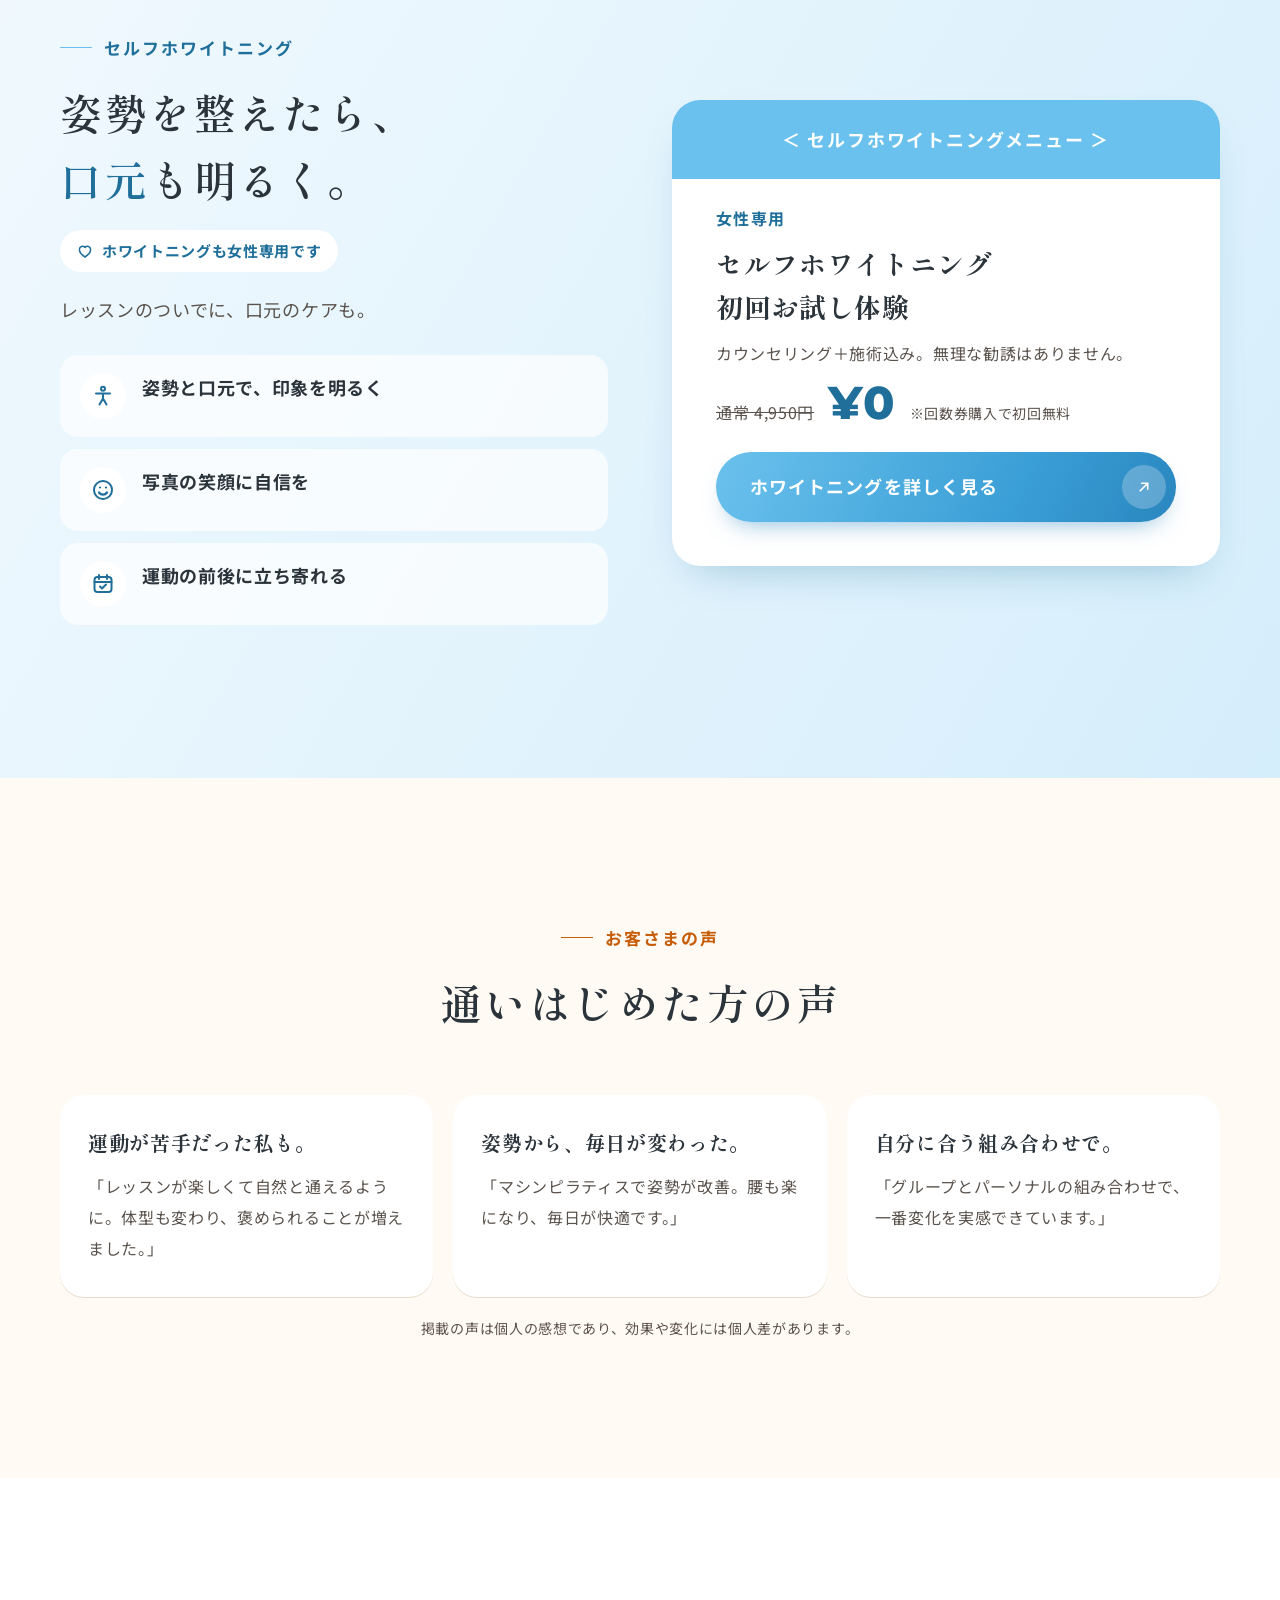
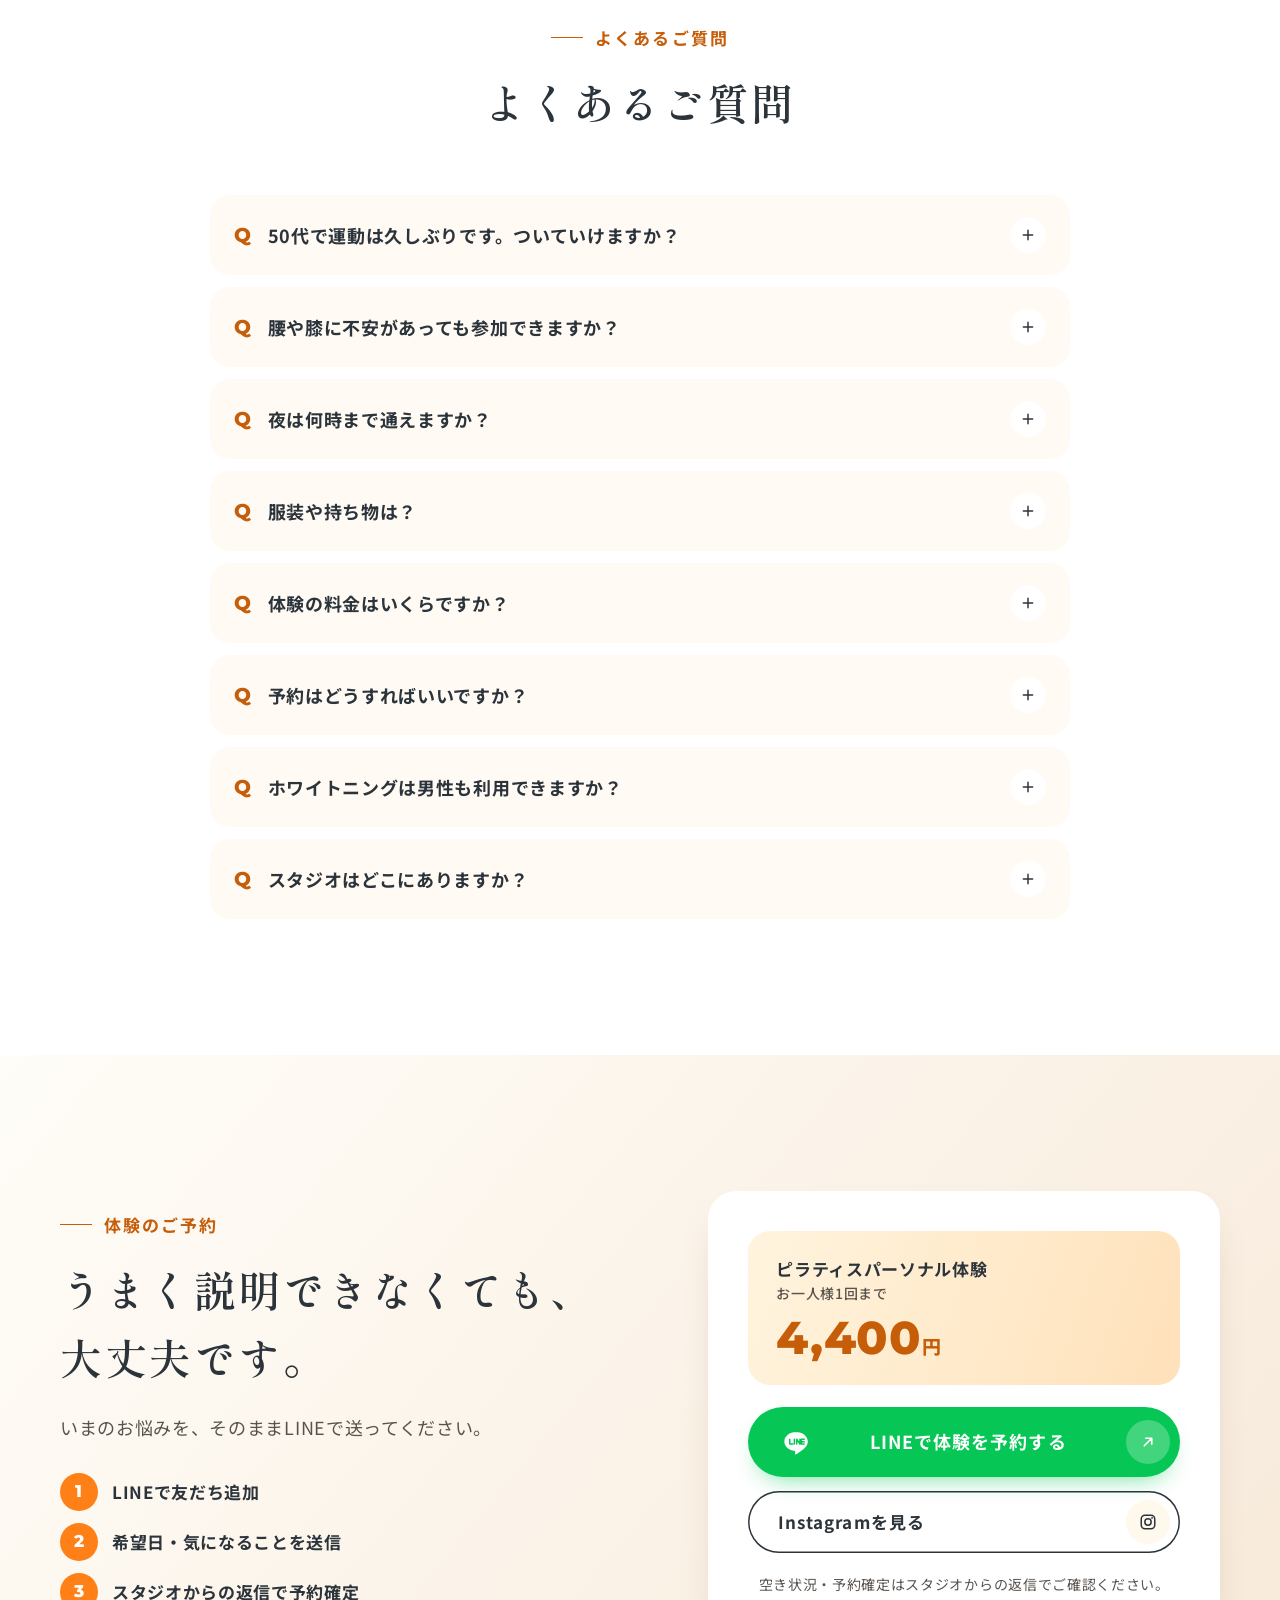
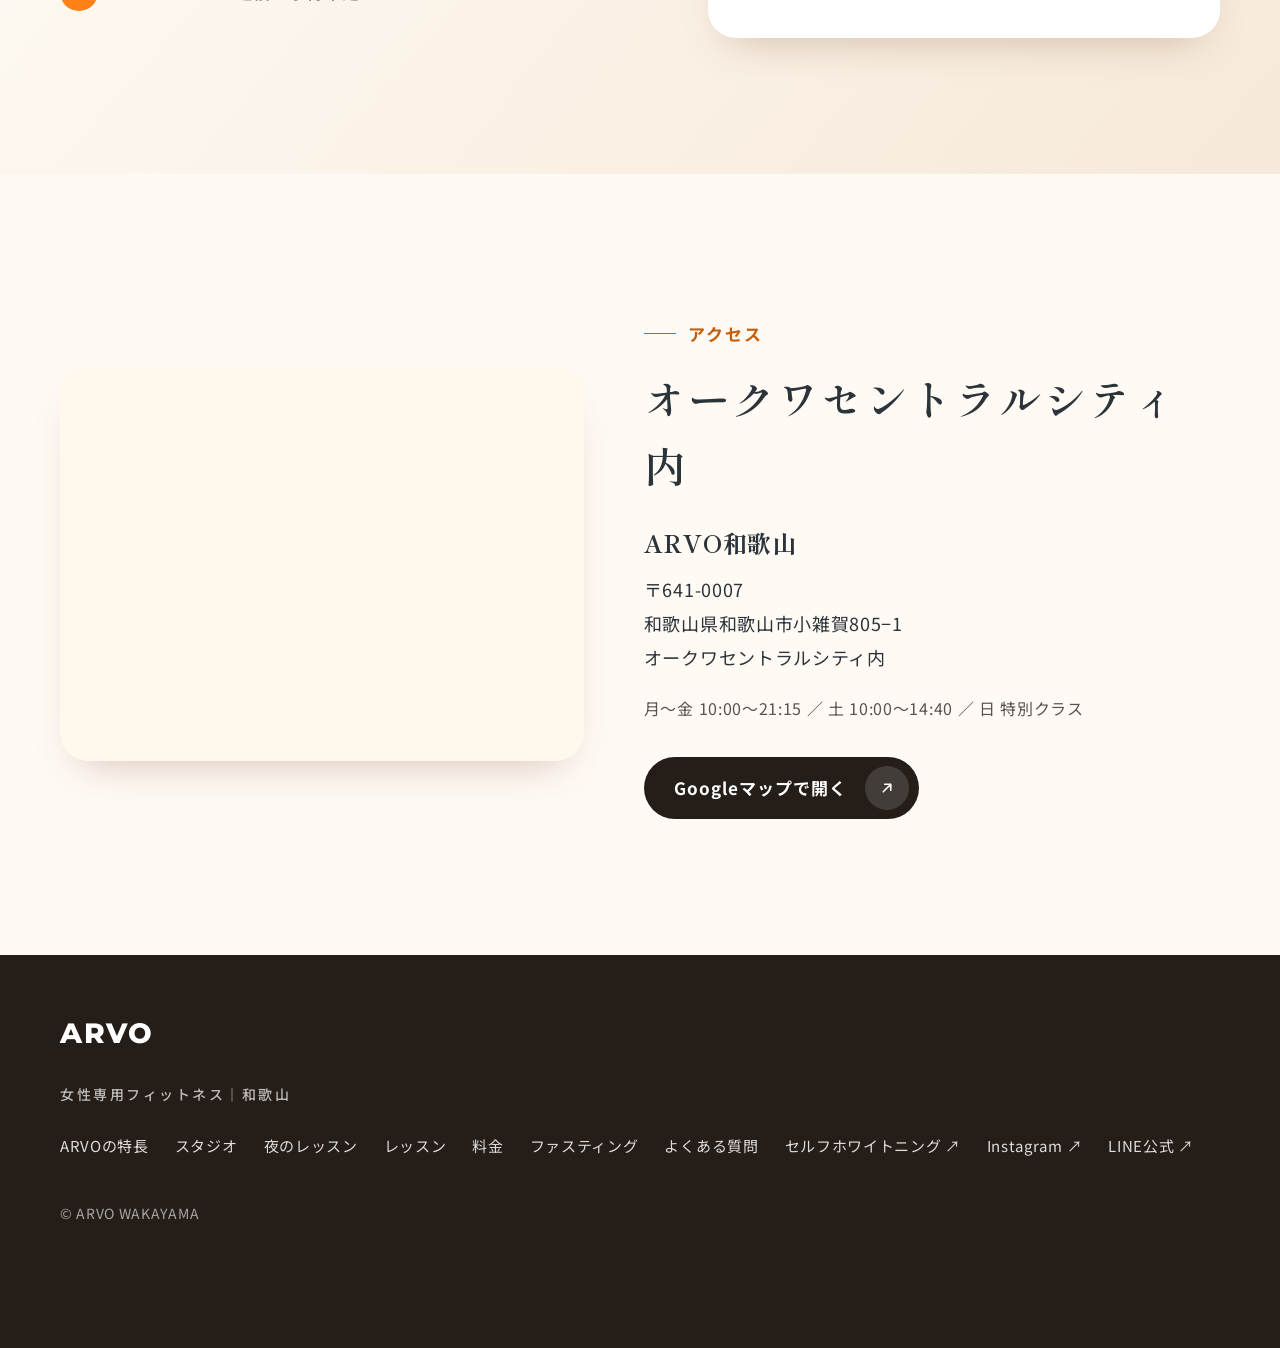
==== commit 695ac680: "Add three first-view variants, studio gallery and fasting section - src/page.html + tools/build.py g" ====
--- a/index.html
+++ b/index.html
@@ -1,14 +1,16 @@
 <!doctype html>
+<!-- このファイルは tools/build.py で自動生成されます。編集は src/page.html で行ってください。 -->
 <html lang="ja">
 <head>
 <meta charset="utf-8">
 <meta name="viewport" content="width=device-width,initial-scale=1">
-<title>50代からはじめる、女性専用ピラティス | ARVO和歌山</title>
-<meta name="description" content="和歌山市・オークワセントラルシティ内の女性専用フィットネス「ARVO」。50代からでも無理なくはじめられるピラティス・ヨガ。平日は夜21:15まで、仕事帰りにも通えます。ピラティスパーソナル体験1回4,400円。ご予約はLINEから。">
-<meta property="og:title" content="50代からはじめる、女性専用ピラティス | ARVO和歌山">
-<meta property="og:description" content="いまの私に、ちょうどいい運動を。平日は夜21:15まで。ピラティスパーソナル体験1回4,400円。">
-<meta property="og:image" content="https://arvo-fitness.web.app/assets/hero-pilates.webp">
+<title>女性専用フィットネス・ピラティス | ARVO和歌山</title>
+<meta name="description" content="和歌山市・オークワセントラルシティ内の女性専用フィットネス「ARVO」。ピラティス・ヨガ・ダンス系レッスンとマシンピラティスのパーソナル。平日は夜21:15まで。ピラティスパーソナル体験1回4,400円。ご予約はLINEから。">
+<meta property="og:title" content="女性専用フィットネス・ピラティス | ARVO和歌山">
+<meta property="og:description" content="女性だけのスタジオで、自分のペースで。平日は夜21:15まで。ピラティスパーソナル体験1回4,400円。">
+<meta property="og:image" content="https://arvo-fitness.web.app/assets/hero-studio.webp">
 <meta property="og:url" content="https://arvo-fitness.web.app/">
+<link rel="canonical" href="https://arvo-fitness.web.app/">
 <meta property="og:type" content="website">
 <meta name="theme-color" content="#241d18">
 <link rel="icon" href="assets/favicon.ico" sizes="16x16 32x32 48x48">
@@ -52,9 +54,10 @@
     <button class="menu-btn" id="menuBtn" aria-label="メニューを開く" aria-expanded="false" aria-controls="nav"><svg><use href="#i-menu"/></svg></button>
     <nav class="nav" id="nav" aria-label="メインメニュー">
       <a href="#reasons">ARVOの特長</a>
-      <a href="#night">夜のレッスン</a>
+      <a href="#studio">スタジオ</a>
       <a href="#lessons">レッスン</a>
       <a href="#price">料金</a>
+      <a href="#fasting">ファスティング</a>
       <a href="#smile">ホワイトニング</a>
       <a href="#faq">よくある質問</a>
       <a class="btn btn--line" data-link="line" href="https://lin.ee/SpYlcYa" target="_blank" rel="noopener"><svg class="ico" aria-hidden="true"><use href="#i-line"/></svg>LINEで体験予約<span class="chip"><svg aria-hidden="true"><use href="#i-out"/></svg></span></a>
@@ -69,8 +72,8 @@
     <div class="hero-copy">
       <div class="hero-main">
       <p class="hero-tag"><svg width="18" height="18" aria-hidden="true"><use href="#i-heart"/></svg>和歌山市の女性専用フィットネス</p>
-      <h1>50代からの私に、<br><span class="nw"><em>ちょうどいい運動</em>を。</span></h1>
-      <p class="hero-lead">肩こり、姿勢、体力の変化。<br>ピラティスで、やさしく整えませんか。</p>
+      <h1>女性だけの空間で、<br><span class="nw"><em>自分のペース</em>で。</span></h1>
+      <p class="hero-lead">ピラティス・ヨガ・ダンス。<br>はじめての方も、久しぶりの方も。</p>
       </div>
       <div class="hero-cta">
       <p class="hero-offer"><span class="lbl">ピラティスパーソナル体験<small>お一人様1回まで（通常8,800円）</small></span><span class="price">4,400<small>円</small></span></p>
@@ -81,14 +84,14 @@
       </div>
     </div>
     <div class="hero-visual">
-      <div class="hero-photo"><img src="assets/hero-pilates.webp" alt="マシンピラティスで身体を伸ばす女性" fetchpriority="high" width="1333" height="2000"></div>
+      <div class="hero-photo"><img src="assets/hero-studio.webp" alt="鏡張りのARVOのスタジオ" fetchpriority="high" width="1125" height="2000" style="object-position:50% 35%"></div>
     </div>
   </div>
   <div class="wrap">
     <ul class="hero-chips">
       <li><svg aria-hidden="true"><use href="#i-check"/></svg>女性だけのスタジオ</li>
-      <li><svg aria-hidden="true"><use href="#i-check"/></svg>運動が久しぶりでも大丈夫</li>
-      <li><svg aria-hidden="true"><use href="#i-check"/></svg>マシンピラティス対応</li>
+      <li><svg aria-hidden="true"><use href="#i-check"/></svg>はじめてでも大丈夫</li>
+      <li><svg aria-hidden="true"><use href="#i-check"/></svg>平日は夜21:15まで</li>
       <li><svg aria-hidden="true"><use href="#i-check"/></svg>オークワセントラルシティ内</li>
     </ul>
   </div>
@@ -136,6 +139,23 @@
         <div class="reason"><span class="n">03</span><h3>体調に合わせて調整</h3><p>その日の身体に合わせて進めます。</p></div>
         <div class="reason"><span class="n">04</span><h3>お買い物ついでに</h3><p>オークワセントラルシティ内です。</p></div>
       </div>
+    </div>
+  </div>
+</section>
+
+<!-- ===== スタジオ紹介 ===== -->
+<section class="sec gallery-sec" id="studio">
+  <div class="wrap">
+    <div class="sec-head center rv">
+      <p class="eyebrow">スタジオ紹介</p>
+      <h2 class="h2">通いやすい、<br>女性専用スタジオ</h2>
+      <p class="lead">オークワセントラルシティ内にあります。</p>
+    </div>
+    <div class="gallery">
+      <figure class="rv"><img src="assets/studio-exterior.webp" alt="ARVOの外観" loading="lazy" width="900" height="1200"><figcaption>外観</figcaption></figure>
+      <figure class="rv"><img src="assets/studio-entrance.webp" alt="ARVOのエントランス" loading="lazy" width="840" height="1120"><figcaption>エントランス</figcaption></figure>
+      <figure class="rv"><img src="assets/studio-room.webp" alt="鏡張りのスタジオ" loading="lazy" width="900" height="1200"><figcaption>鏡張りのスタジオ</figcaption></figure>
+      <figure class="rv"><img src="assets/studio-locker.webp" alt="鍵付きロッカー" loading="lazy" width="900" height="1200"><figcaption>鍵付きロッカー</figcaption></figure>
     </div>
   </div>
 </section>
@@ -265,6 +285,61 @@
   </div>
 </section>
 
+<!-- ===== ファスティング ===== -->
+<section class="sec fasting" id="fasting">
+  <div class="wrap">
+    <div class="sec-head center rv">
+      <p class="eyebrow">ファスティング</p>
+      <p class="fs-badge">0期生募集</p>
+      <h2 class="h2">パルスファスティング<br><span class="nw"><em>「何を食べてもいい」</em></span><span class="nw">から始める。</span></h2>
+      <p class="lead">3ヶ月間の食習慣改善プログラムです。</p>
+    </div>
+    <ul class="fs-worries rv">
+      <li><svg aria-hidden="true"><use href="#i-check"/></svg>リバウンドしてしまう</li>
+      <li><svg aria-hidden="true"><use href="#i-check"/></svg>食事制限が続かない</li>
+      <li><svg aria-hidden="true"><use href="#i-check"/></svg>何を食べればいいか分からない</li>
+      <li><svg aria-hidden="true"><use href="#i-check"/></svg>外食や飲み会で崩れてしまう</li>
+    </ul>
+    <h3 class="fs-sub rv">3つの柱</h3>
+    <div class="fs-pillars">
+      <div class="fs-card rv"><span class="n">01</span><h4>ケト習慣</h4><p>糖質を全部抜かず、少しずつコントロール。</p></div>
+      <div class="fs-card rv"><span class="n">02</span><h4>ファスティング</h4><p>空腹感や生活リズムに合わせて、食事回数を見直す。</p></div>
+      <div class="fs-card rv"><span class="n">03</span><h4>チャットサポート</h4><p>毎日の食事をアプリで共有。「これ食べて大丈夫？」にその都度回答。</p></div>
+    </div>
+    <h3 class="fs-sub rv">3ヶ月の流れ</h3>
+    <ol class="fs-steps">
+      <li class="rv"><span class="m">1ヶ月目</span><b>知る・整える</b><p>今の食生活を知り、無理なく変えられるポイントを探す。</p></li>
+      <li class="rv"><span class="m">2ヶ月目</span><b>コントロールする</b><p>糖質量と食べる時間を、少しずつ調整。</p></li>
+      <li class="rv"><span class="m">3ヶ月目</span><b>自分で整える</b><p>外食や飲み会の日も、自分で判断できる状態へ。</p></li>
+    </ol>
+    <div class="fs-support rv">
+      <div class="fs-phones">
+        <img src="assets/fasting-app-graph.webp" alt="アプリの体重推移グラフ画面" loading="lazy" width="600" height="720">
+        <img src="assets/fasting-app-chat.webp" alt="アプリのコーチとのチャット画面" loading="lazy" width="600" height="920">
+      </div>
+      <ul class="fs-support-list">
+        <li><svg aria-hidden="true"><use href="#i-check"/></svg><span><b>専用アプリで毎日サポート</b>食事を記録すると、コーチがフィードバック。</span></li>
+        <li><svg aria-hidden="true"><use href="#i-check"/></svg><span><b>月2回のZoomカウンセリング</b>30分・任意。食事や身体の変化、今後の目標を確認。</span></li>
+      </ul>
+    </div>
+    <div class="fs-price rv">
+      <div class="fs-price-main">
+        <p class="tag">サポート期間 3ヶ月</p>
+        <p class="fs-normal">通常価格 <s>¥99,000</s></p>
+        <p class="fs-sale"><span class="lbl">0期生限定価格</span><b>¥49,500</b><span class="off">50%OFF</span></p>
+      </div>
+      <div class="fs-option">
+        <p class="tag">オプション</p>
+        <h4>トレーニングメニュー作成</h4>
+        <p>Zoom 60分でヒアリングし、専用メニューを作成します。</p>
+        <table class="ptable"><tr><th>新規</th><td>8,800<small>円</small></td></tr><tr><th>アップデート<small>2回目以降</small></th><td>4,400<small>円</small></td></tr></table>
+      </div>
+      <a class="btn btn--line btn--block btn--lg" data-link="line" href="https://lin.ee/SpYlcYa" target="_blank" rel="noopener"><svg class="ico" aria-hidden="true"><use href="#i-line"/></svg>ファスティングをLINEで相談<span class="chip"><svg aria-hidden="true"><use href="#i-out"/></svg></span></a>
+    </div>
+    <p class="note center">※効果には個人差があります。持病のある方・妊娠中の方は、事前に医師へご相談ください。</p>
+  </div>
+</section>
+
 <!-- ===== ホワイトニング（女性専用） ===== -->
 <section class="sec smile" id="smile">
   <div class="wrap smile-grid">
@@ -371,7 +446,7 @@
     <div class="ft-in">
       <a class="logo" href="#top"><b>ARVO</b><small>女性専用フィットネス｜和歌山</small></a>
       <nav class="ft-nav" aria-label="フッターメニュー">
-        <a href="#reasons">ARVOの特長</a><a href="#night">夜のレッスン</a><a href="#lessons">レッスン</a><a href="#price">料金</a><a href="#faq">よくある質問</a>
+        <a href="#reasons">ARVOの特長</a><a href="#studio">スタジオ</a><a href="#night">夜のレッスン</a><a href="#lessons">レッスン</a><a href="#price">料金</a><a href="#fasting">ファスティング</a><a href="#faq">よくある質問</a>
         <a data-link="whitening" href="https://arvo-4ef22.web.app/" target="_blank" rel="noopener">セルフホワイトニング ↗</a>
         <a data-link="instagram" href="https://www.instagram.com/arvo_wakayama/" target="_blank" rel="noopener">Instagram ↗</a>
         <a data-link="line" href="https://lin.ee/SpYlcYa" target="_blank" rel="noopener">LINE公式 ↗</a>
--- a/css/style.css
+++ b/css/style.css
@@ -79,9 +79,9 @@
 .hd-in{display:flex;align-items:center;justify-content:space-between;height:78px}
 .logo{text-decoration:none;line-height:1;color:var(--ink)}
 .logo b{display:block;font-family:var(--en);font-weight:800;font-size:28px;letter-spacing:.06em}
-.logo small{display:block;font-size:11px;font-weight:500;letter-spacing:.18em;margin-top:5px;color:var(--ink-soft)}
-.nav{display:flex;align-items:center;gap:28px}
-.nav a{text-decoration:none;font-size:15px;font-weight:500}
+.logo small{white-space:nowrap;display:block;font-size:11px;font-weight:500;letter-spacing:.18em;margin-top:5px;color:var(--ink-soft)}
+.nav{display:flex;align-items:center;gap:22px}
+.nav a{text-decoration:none;font-size:15px;font-weight:500;white-space:nowrap}
 .nav a:not(.btn):hover{color:var(--accent-dp)}
 .nav .btn{min-height:50px;font-size:15px;padding-left:22px;color:#fff}
 .nav .btn .chip{width:36px;height:36px}
@@ -94,7 +94,7 @@
   radial-gradient(50% 50% at 0 100%,#f3e2cd,transparent 70%),var(--cream)}
 .hero-grid{display:grid;grid-template-columns:1.05fr .95fr;gap:clamp(30px,5vw,64px);align-items:center}
 .hero-tag{display:inline-flex;align-items:center;gap:10px;font-size:15px;font-weight:700;color:var(--accent-dp);background:#fff;border-radius:999px;padding:8px 18px;box-shadow:0 1px 0 var(--line)}
-.hero h1 .nw{white-space:nowrap}
+.hero h1 .nw,.h2 .nw{white-space:nowrap}
 .hero h1{font-family:var(--serif);font-weight:600;font-size:clamp(30px,4.6vw,56px);line-height:1.5;letter-spacing:.06em;margin-top:24px}
 .hero h1 em{font-style:normal;color:var(--accent-dp);background:linear-gradient(transparent 70%,var(--accent-lt) 70%)}
 .hero-lead{font-size:clamp(17px,1.8vw,19px);margin-top:24px;line-height:2.05;color:var(--ink-soft)}
@@ -303,6 +303,53 @@
 .ft-nav a:hover{color:var(--accent-lt)}
 .ft small{display:block;margin-top:40px;font-size:14px;color:rgba(255,255,255,.6)}
 
+
+/* ---------- スタジオ紹介 ---------- */
+.gallery-sec{background:#fff}
+.gallery{display:grid;grid-template-columns:repeat(4,1fr);gap:16px}
+.gallery figure{margin:0;border-radius:22px;overflow:hidden;position:relative;aspect-ratio:3/4;background:var(--cream-2);box-shadow:var(--shadow)}
+.gallery img{width:100%;height:100%;object-fit:cover}
+.gallery figcaption{position:absolute;left:12px;bottom:12px;background:rgba(255,255,255,.92);border-radius:999px;padding:4px 14px;font-size:15px;font-weight:700}
+
+/* ---------- ファスティング ---------- */
+.fasting{background:linear-gradient(160deg,var(--cream-2),#fbeedd)}
+.fs-badge{display:table;margin:14px auto 0;background:var(--grad);color:#fff;font-weight:700;font-size:15px;letter-spacing:.1em;border-radius:999px;padding:4px 18px}
+.fs-worries{display:flex;flex-wrap:wrap;justify-content:center;gap:10px;margin:0 auto;padding:0;list-style:none;max-width:860px}
+.fs-worries li{display:flex;align-items:center;gap:8px;background:#fff;border-radius:999px;padding:10px 20px;font-weight:700;font-size:16px;box-shadow:0 1px 0 var(--line)}
+.fs-worries svg{width:18px;height:18px;color:var(--accent);flex:none}
+.fs-sub{font-family:var(--serif);font-size:clamp(22px,2.6vw,27px);text-align:center;margin:clamp(48px,7vw,72px) 0 24px}
+.fs-pillars{display:grid;grid-template-columns:repeat(3,1fr);gap:18px}
+.fs-card{background:#fff;border-radius:24px;padding:28px 26px;box-shadow:0 1px 0 var(--line)}
+.fs-card .n{font-family:var(--en);font-weight:800;font-size:28px;color:var(--accent);line-height:1}
+.fs-card h4{font-size:20px;margin:12px 0 0}
+.fs-card p{font-size:16px;color:var(--ink-soft);margin-top:8px;line-height:1.85}
+.fs-steps{display:grid;grid-template-columns:repeat(3,1fr);gap:18px;margin:0;padding:0;list-style:none;counter-reset:fs}
+.fs-steps li{position:relative;background:#fff;border-radius:24px;padding:26px 24px;box-shadow:0 1px 0 var(--line)}
+.fs-steps .m{display:inline-block;background:var(--brown);color:#fff;border-radius:999px;padding:2px 14px;font-size:14px;font-weight:700}
+.fs-steps b{display:block;font-size:20px;margin-top:12px}
+.fs-steps p{font-size:16px;color:var(--ink-soft);margin-top:6px;line-height:1.85}
+.fs-support{display:grid;grid-template-columns:1fr 1fr;gap:clamp(28px,5vw,56px);align-items:center;margin-top:clamp(48px,7vw,72px)}
+.fs-phones{display:flex;gap:16px;justify-content:center;align-items:flex-start}
+.fs-phones img{width:44%;max-width:200px;border-radius:24px;box-shadow:var(--shadow);border:6px solid #fff}
+.fs-phones img:last-child{margin-top:40px}
+.fs-support-list{display:grid;gap:14px;margin:0;padding:0;list-style:none}
+.fs-support-list li{display:flex;gap:14px;background:#fff;border-radius:20px;padding:20px 22px;font-size:16px;color:var(--ink-soft);line-height:1.8}
+.fs-support-list svg{flex:none;width:22px;height:22px;color:var(--accent);margin-top:4px}
+.fs-support-list b{display:block;color:var(--ink);font-size:18px}
+.fs-price{display:grid;grid-template-columns:1fr 1fr;gap:20px 28px;margin-top:clamp(48px,7vw,72px);background:#fff;border-radius:28px;padding:clamp(28px,4vw,44px);box-shadow:var(--shadow)}
+.fs-price .tag{font-weight:700;font-size:16px;letter-spacing:.08em;color:var(--accent-dp)}
+.fs-normal{margin-top:12px;font-size:16px;color:var(--ink-soft)}
+.fs-normal s{font-family:var(--en);font-weight:700}
+.fs-sale{display:flex;flex-wrap:wrap;align-items:center;gap:6px 14px;margin-top:6px;padding:18px 22px;border-radius:20px;background:linear-gradient(110deg,#fff4de,#ffe1ba)}
+.fs-sale .lbl{font-weight:700;font-size:17px;width:100%}
+.fs-sale b{font-family:var(--en);font-weight:800;font-size:46px;line-height:1;color:var(--accent-dp)}
+.fs-sale .off{background:var(--accent-dp);color:#fff;font-family:var(--en);font-weight:800;font-size:16px;border-radius:8px;padding:4px 10px}
+.fs-option{border-left:1px solid var(--line);padding-left:28px}
+.fs-option h4{font-size:19px;margin:6px 0 0}
+.fs-option p{font-size:15px;color:var(--ink-soft);margin-top:6px}
+.fs-option .ptable{margin-top:8px}
+.fs-price .btn{grid-column:1/-1}
+
 /* ---------- 固定CTA（スマホ） ---------- */
 .fix-cta{display:none}
 
@@ -312,8 +359,22 @@
 @media (prefers-reduced-motion:reduce){.rv{opacity:1;transform:none;transition:none}html{scroll-behavior:auto}}
 
 /* ---------- レスポンシブ ---------- */
+@media (min-width:961px) and (max-width:1120px){
+  .nav{position:fixed;inset:78px 0 auto;flex-direction:column;align-items:stretch;gap:0;background:var(--cream);padding:10px 20px 24px;box-shadow:0 20px 30px -20px rgba(0,0,0,.25);display:none}
+  .nav.is-open{display:flex}
+  .nav a{padding:16px 4px;border-bottom:1px solid var(--line);font-size:17px}
+  .nav .btn{margin-top:16px;border:0;justify-content:space-between}
+  .menu-btn{display:grid;place-items:center;width:52px;height:52px;border-radius:50%;border:0;background:var(--brown);color:#fff;cursor:pointer}
+  .menu-btn svg{width:24px;height:24px}
+}
+@media (min-width:1121px) and (max-width:1240px){
+  .nav{gap:16px}
+  .nav a{font-size:14px}
+  .nav .btn{padding-left:18px}
+}
 @media (max-width:1040px){
-  .steps,.reasons{grid-template-columns:1fr 1fr}
+  .steps,.reasons,.gallery{grid-template-columns:1fr 1fr}
+  .fs-pillars,.fs-steps{grid-template-columns:1fr}
 }
 @media (max-width:960px){
   .nav{position:fixed;inset:78px 0 auto;flex-direction:column;align-items:stretch;gap:0;background:var(--cream);padding:10px 20px 24px;box-shadow:0 20px 30px -20px rgba(0,0,0,.25);display:none}
@@ -343,6 +404,8 @@
   .hd:not(.is-scrolled):not(.menu-open) .logo small{color:rgba(255,255,255,.85)}
   .about-img{aspect-ratio:16/11}
   .voices{grid-template-columns:1fr}
+  .fs-support,.fs-price{grid-template-columns:1fr}
+  .fs-option{border-left:0;padding-left:0;border-top:1px solid var(--line);padding-top:20px}
   .result{position:static}
   .fix-cta{display:flex;position:fixed;left:12px;right:12px;bottom:12px;z-index:40;transform:translateY(140%);transition:transform .35s ease}
   .fix-cta.is-show{transform:none}
@@ -353,6 +416,9 @@
   body{font-size:16px}
   .sp{display:inline}
   .steps,.reasons{grid-template-columns:1fr}
+  .gallery{gap:10px}
+  .gallery figcaption{font-size:14px;left:8px;bottom:8px;padding:3px 10px}
+  .fs-worries li{font-size:15px;padding:8px 16px}
   .btn{width:100%}
   .btn-row{flex-direction:column}
   .faq summary{font-size:17px;padding:20px}
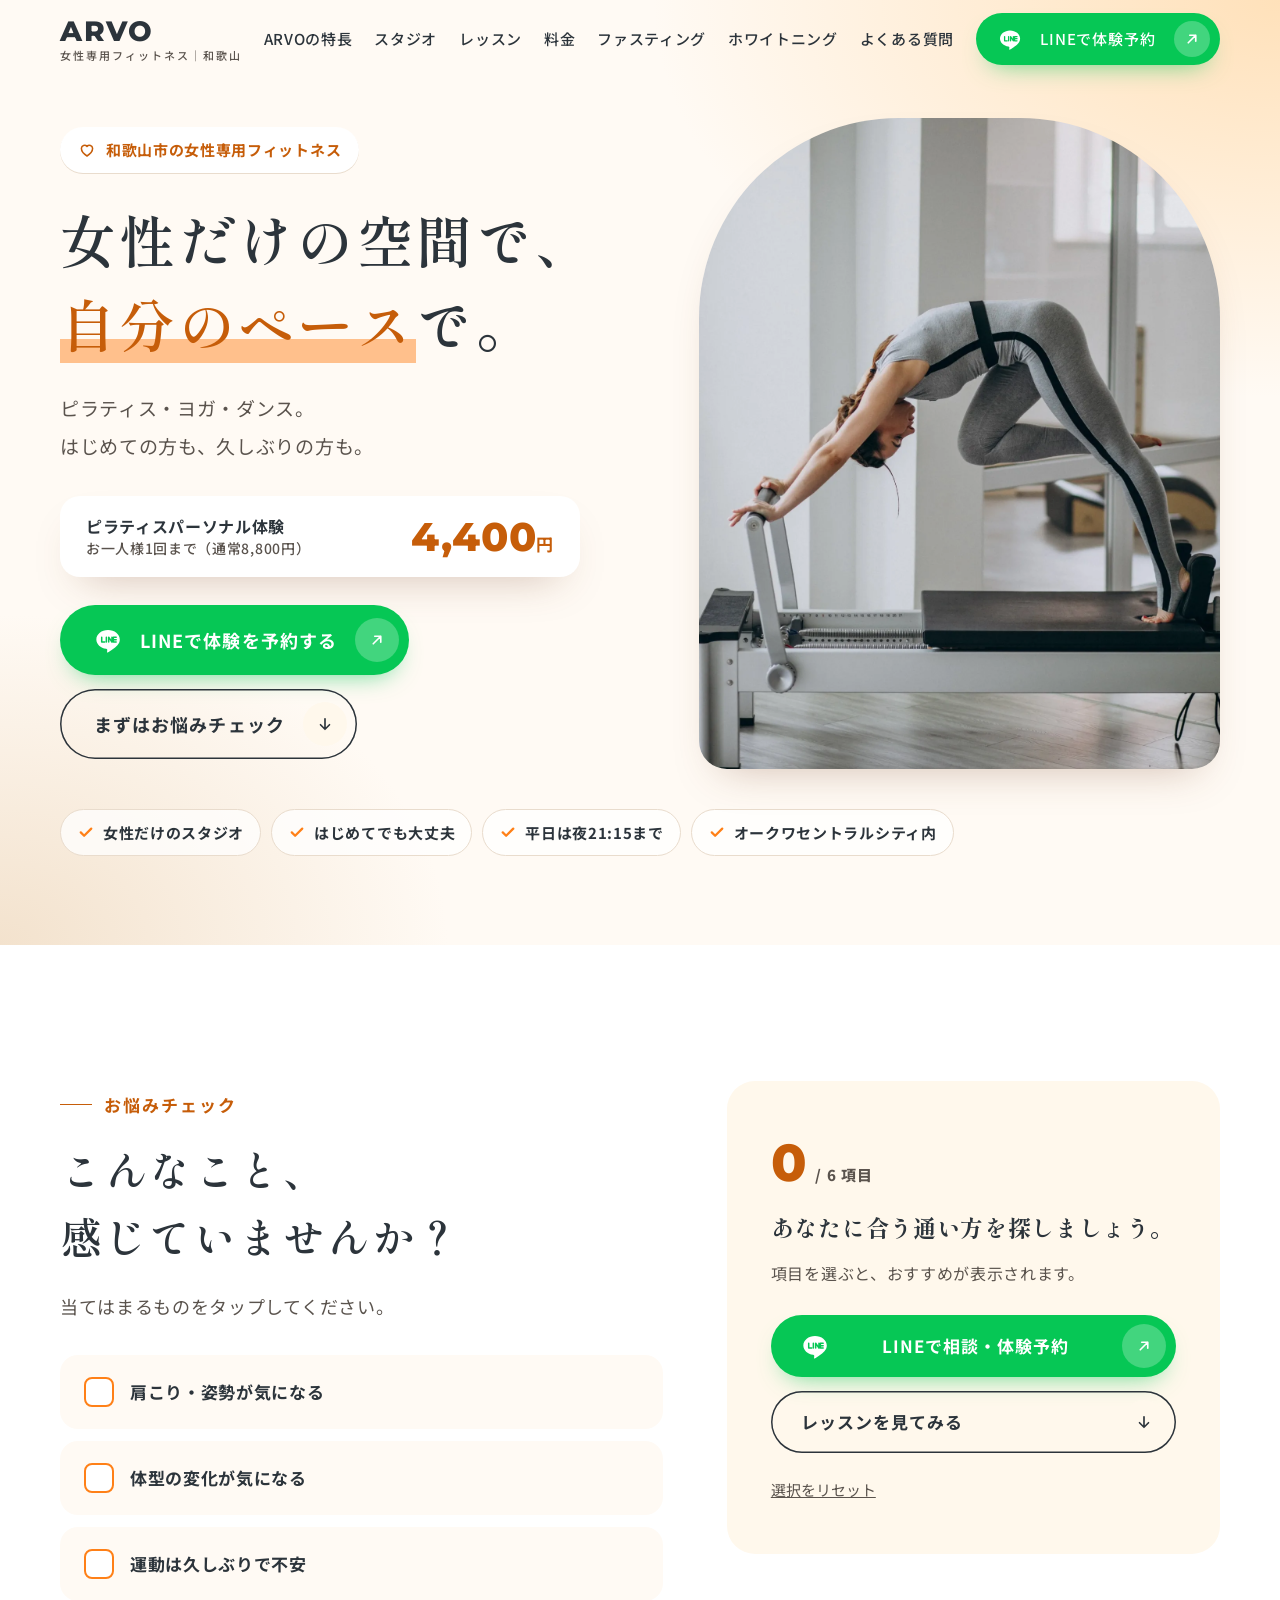
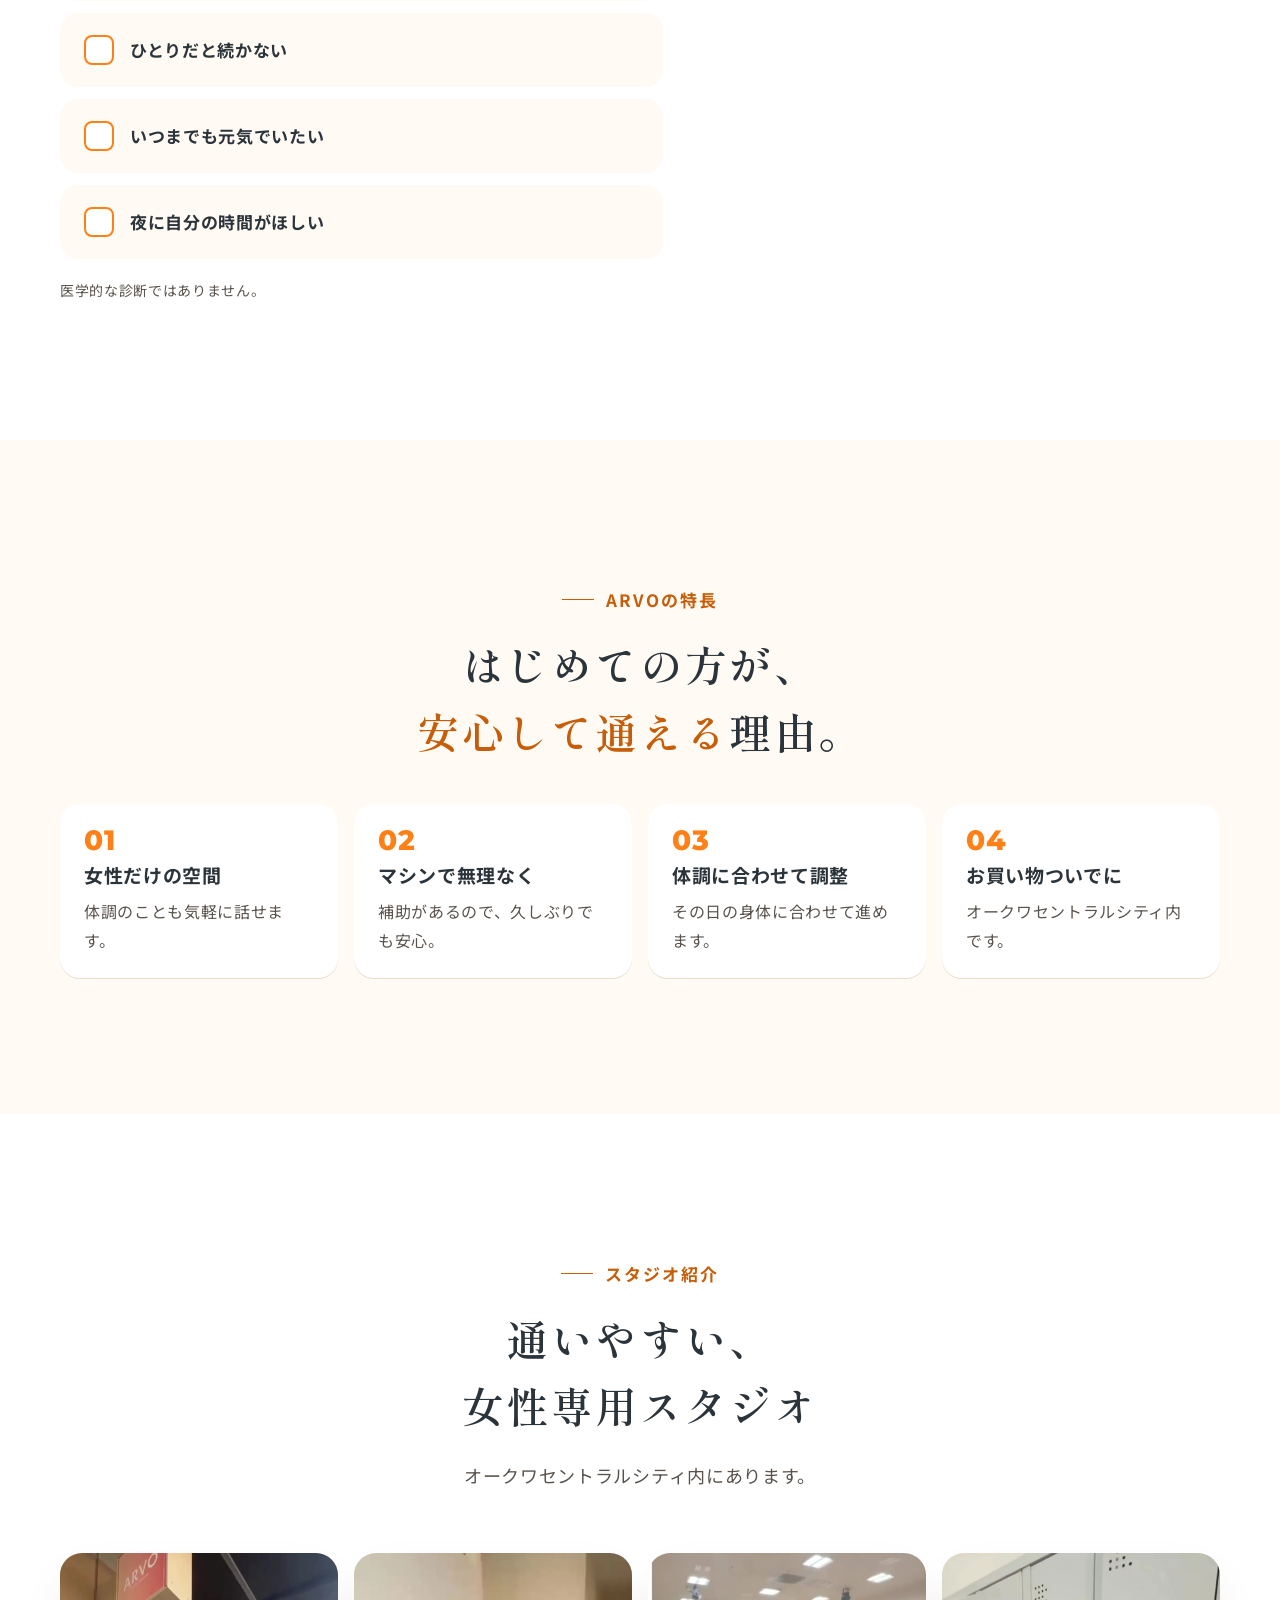
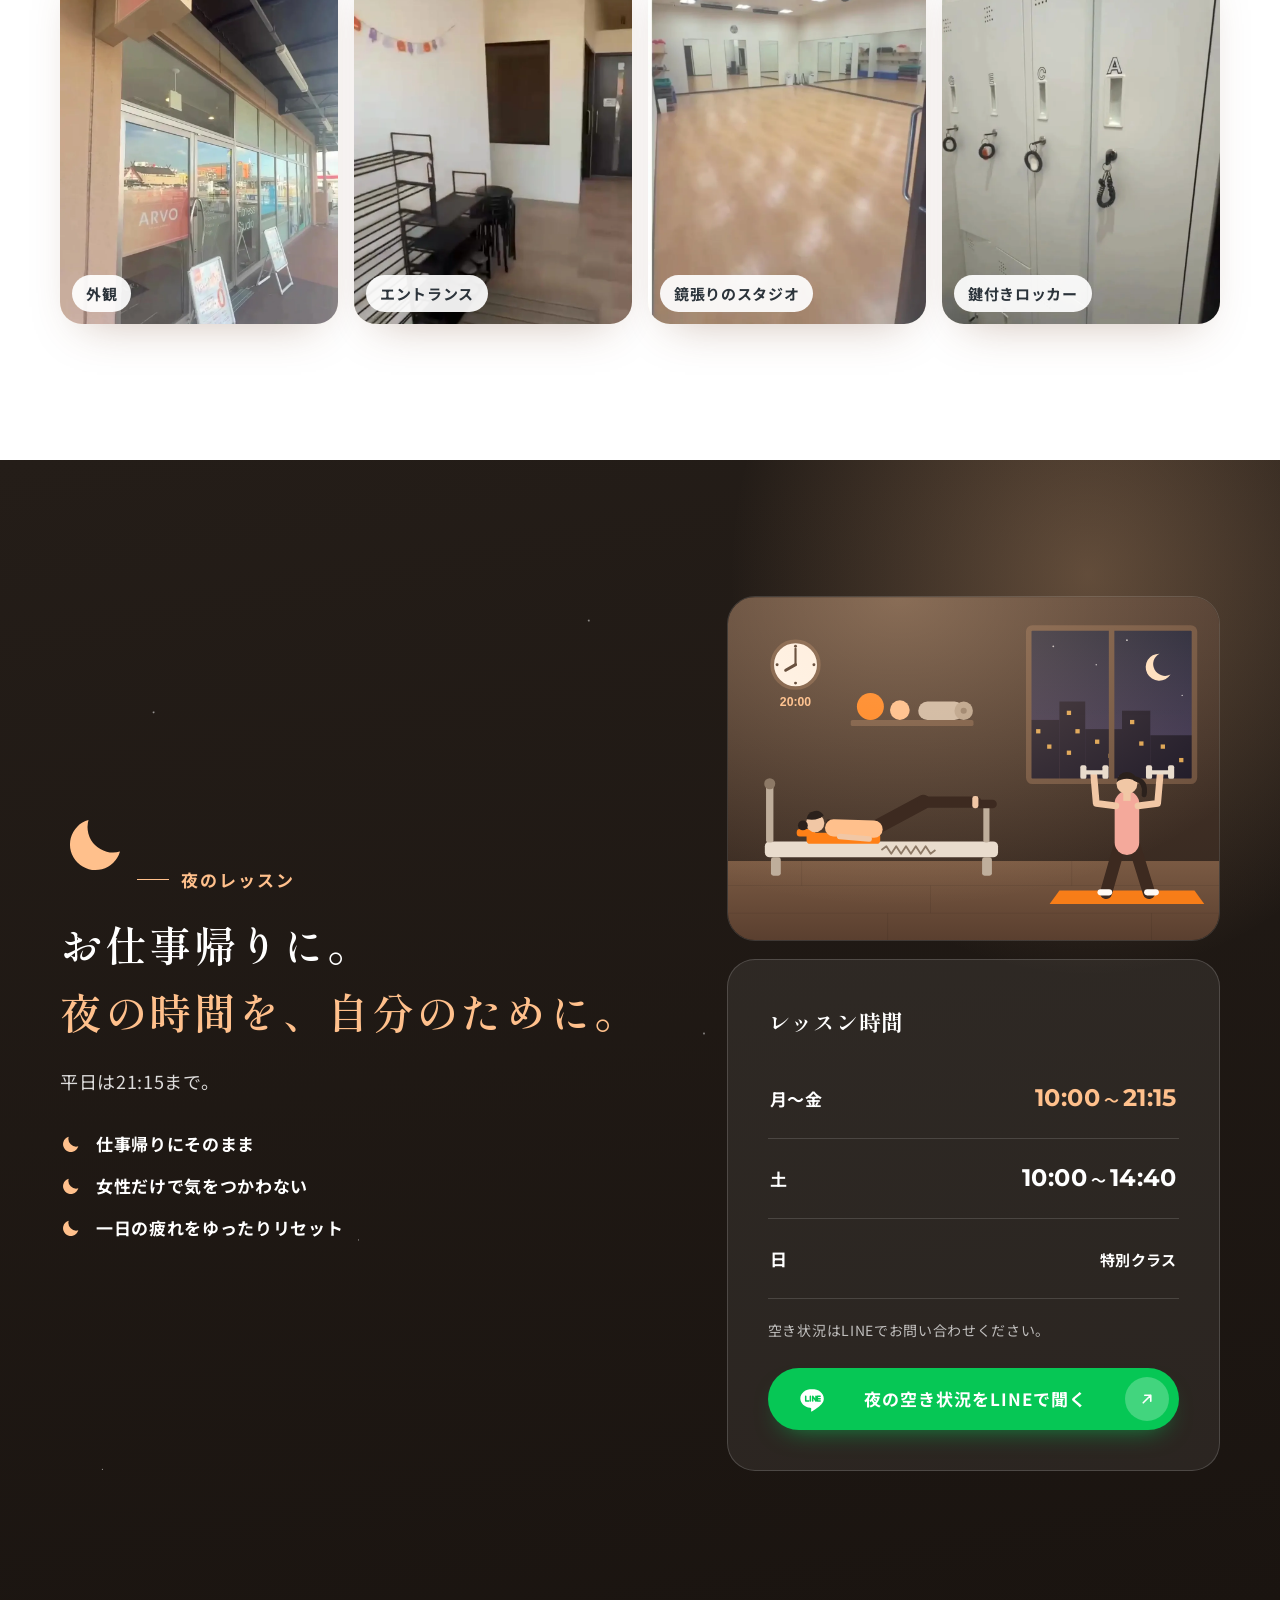
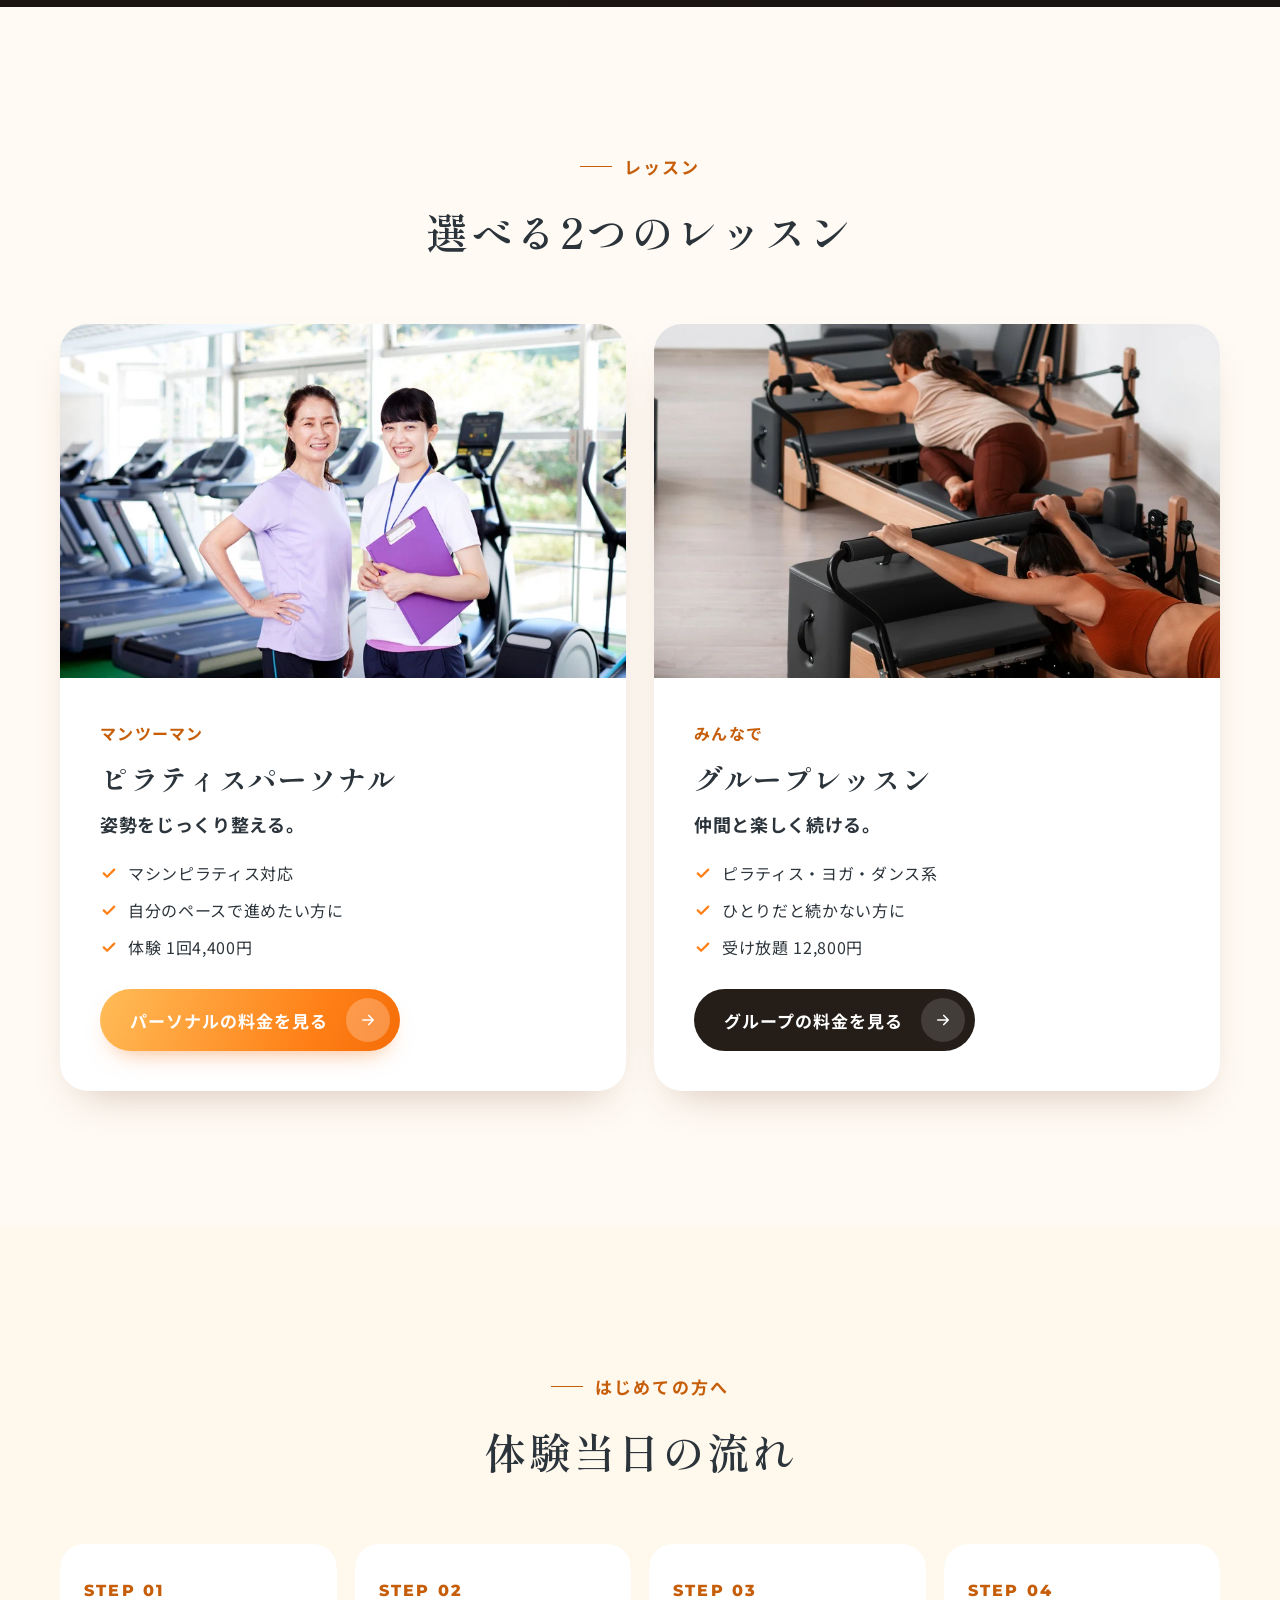
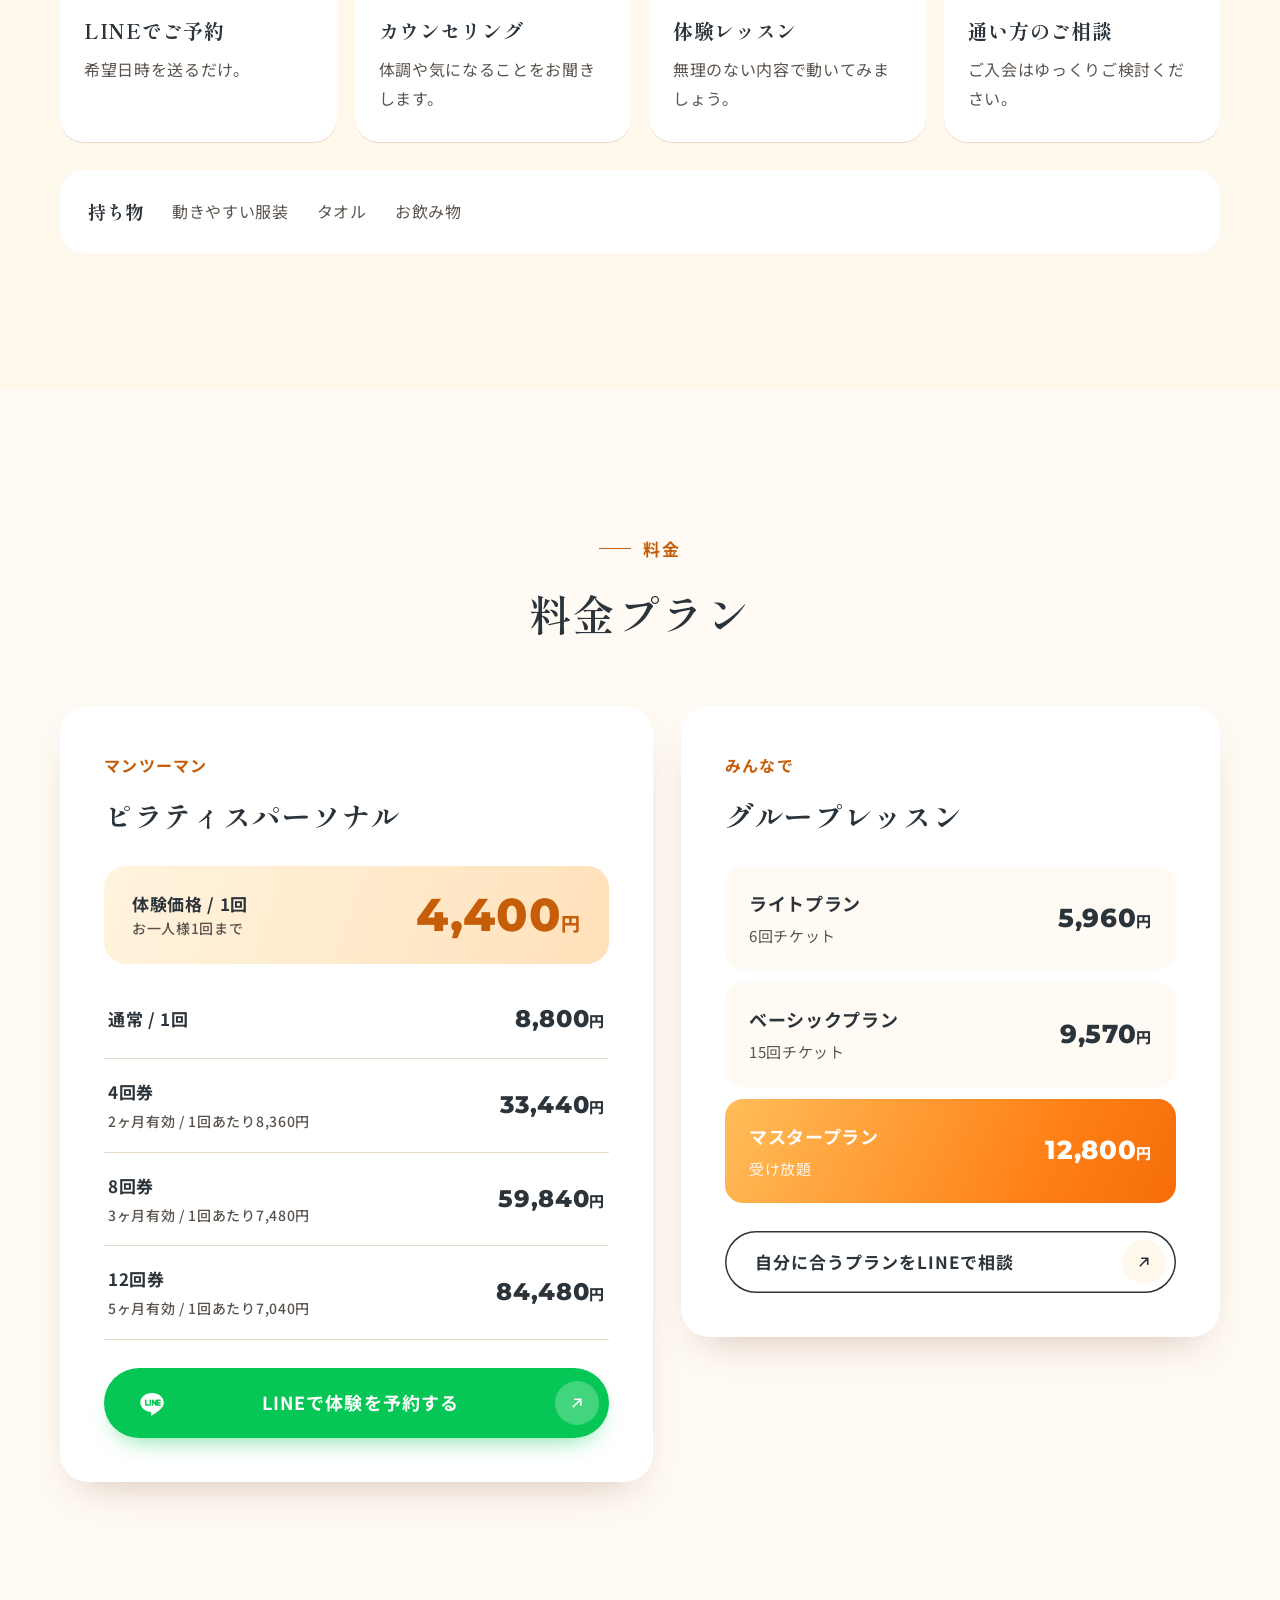
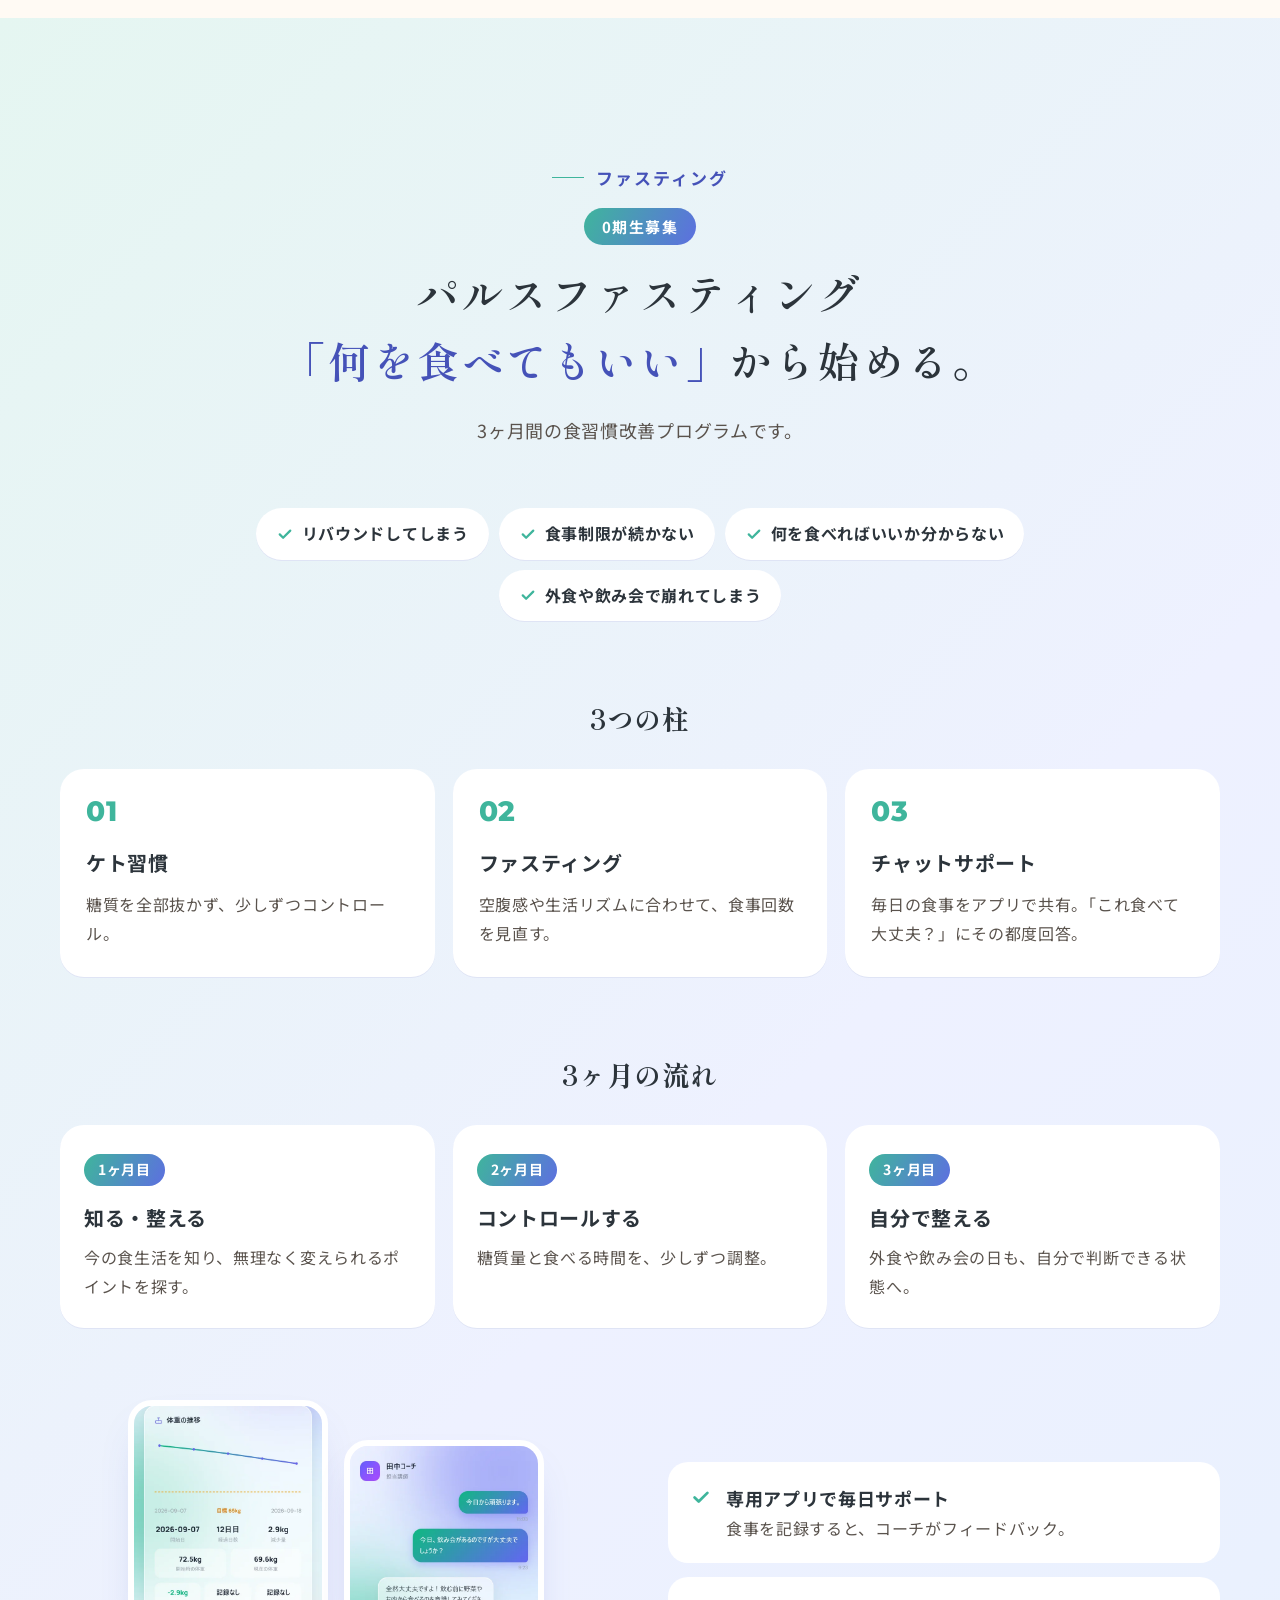
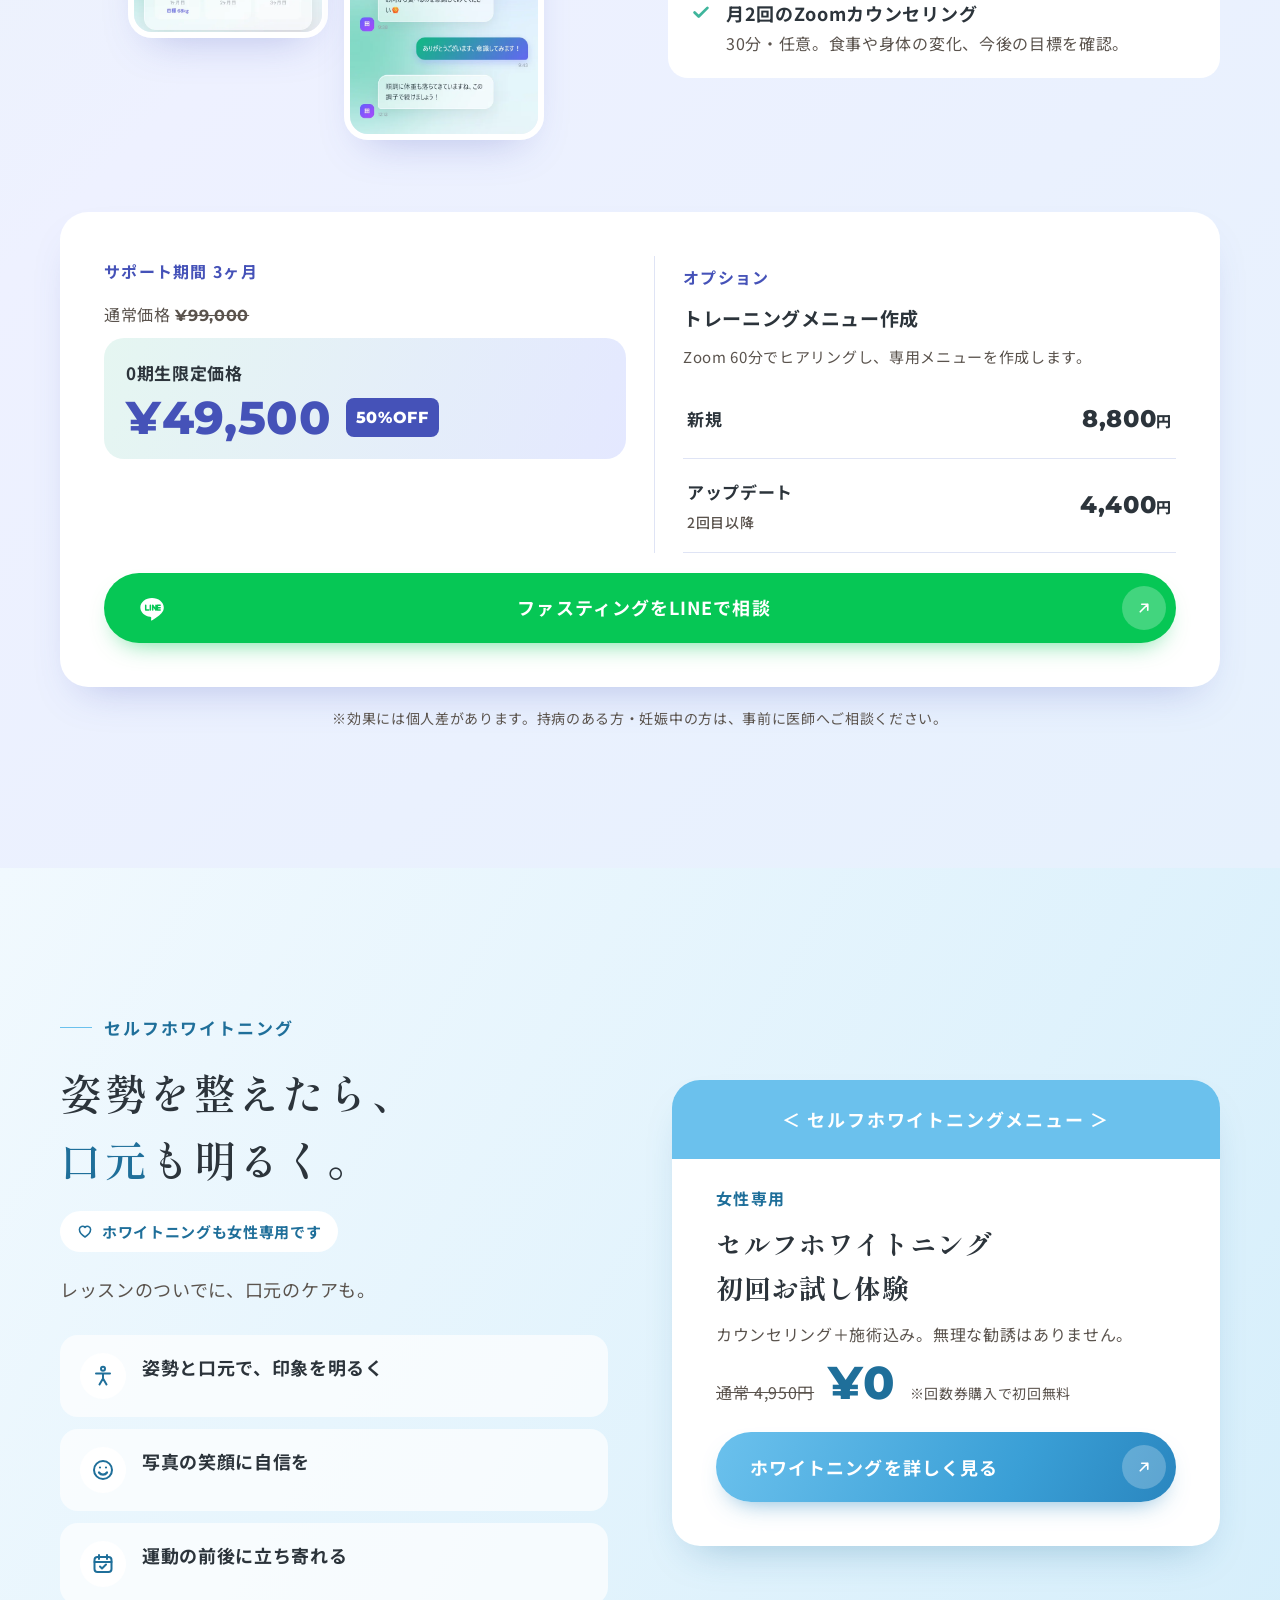
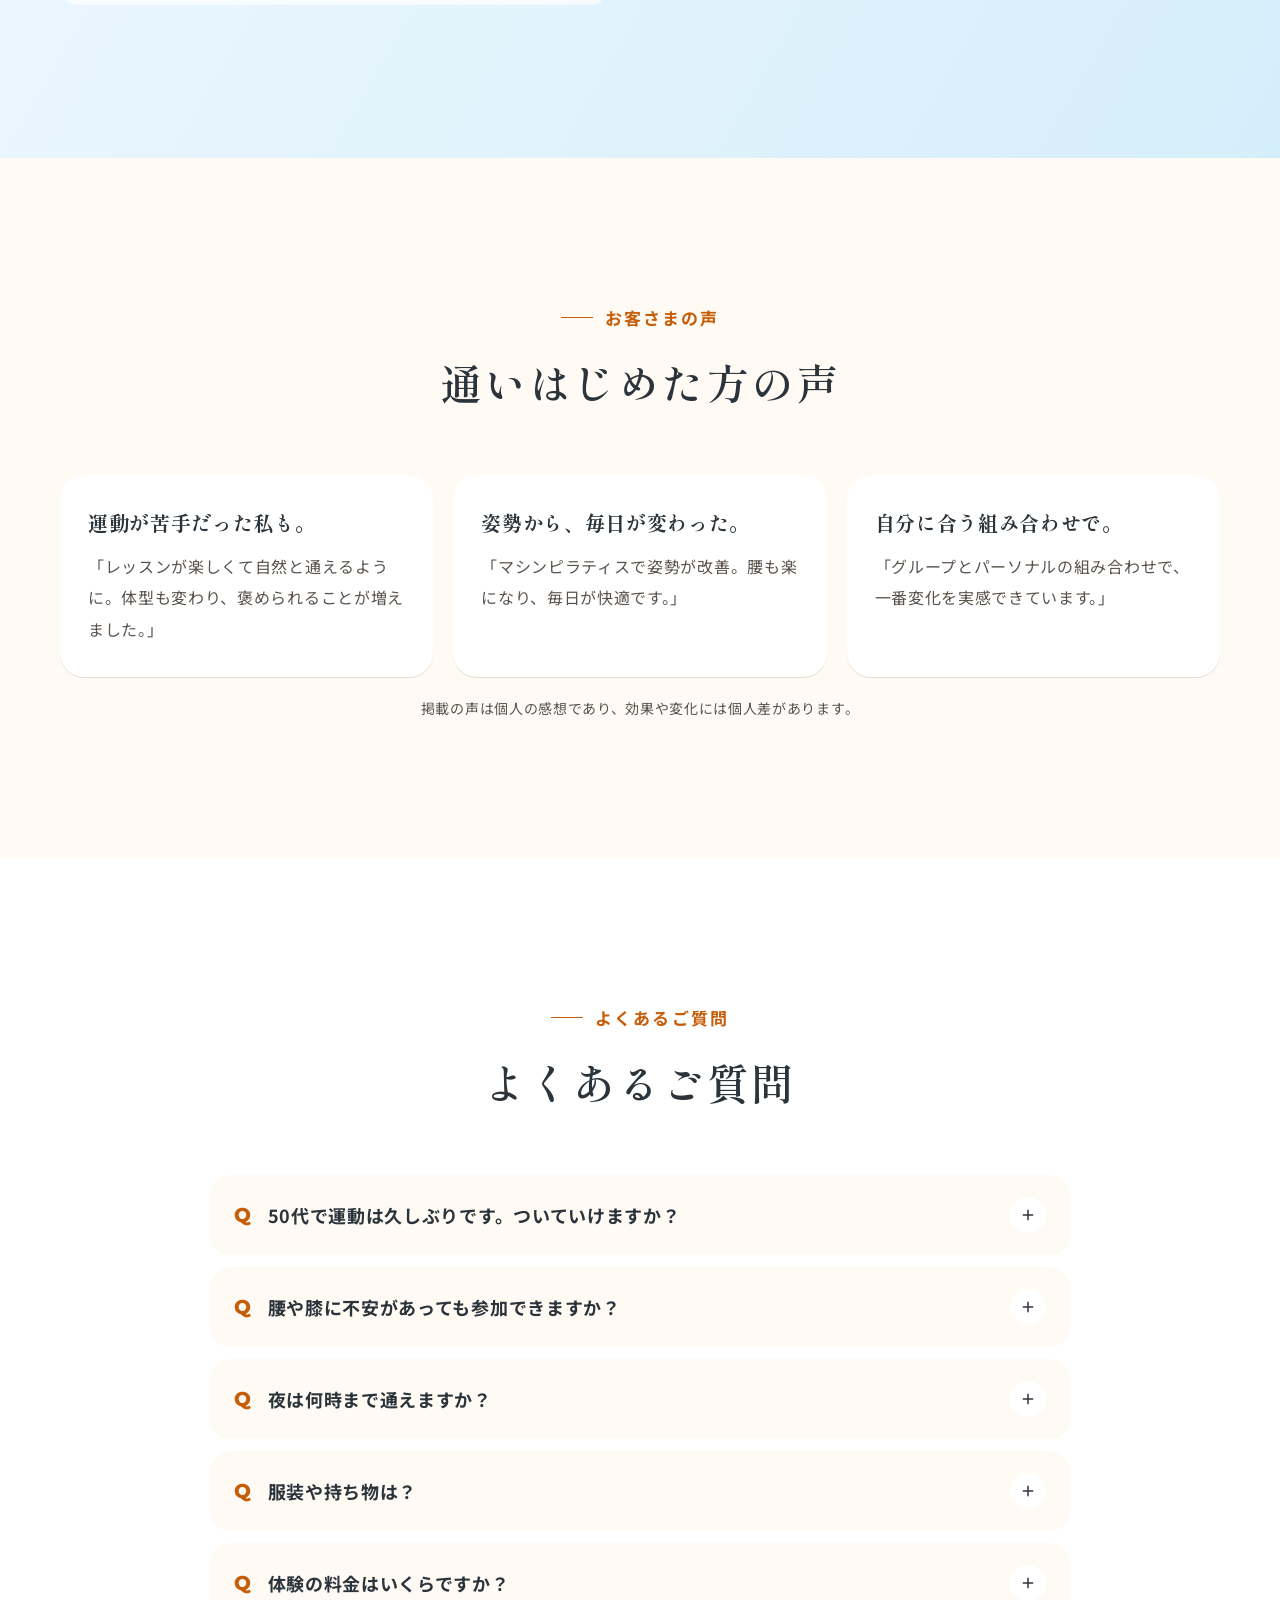
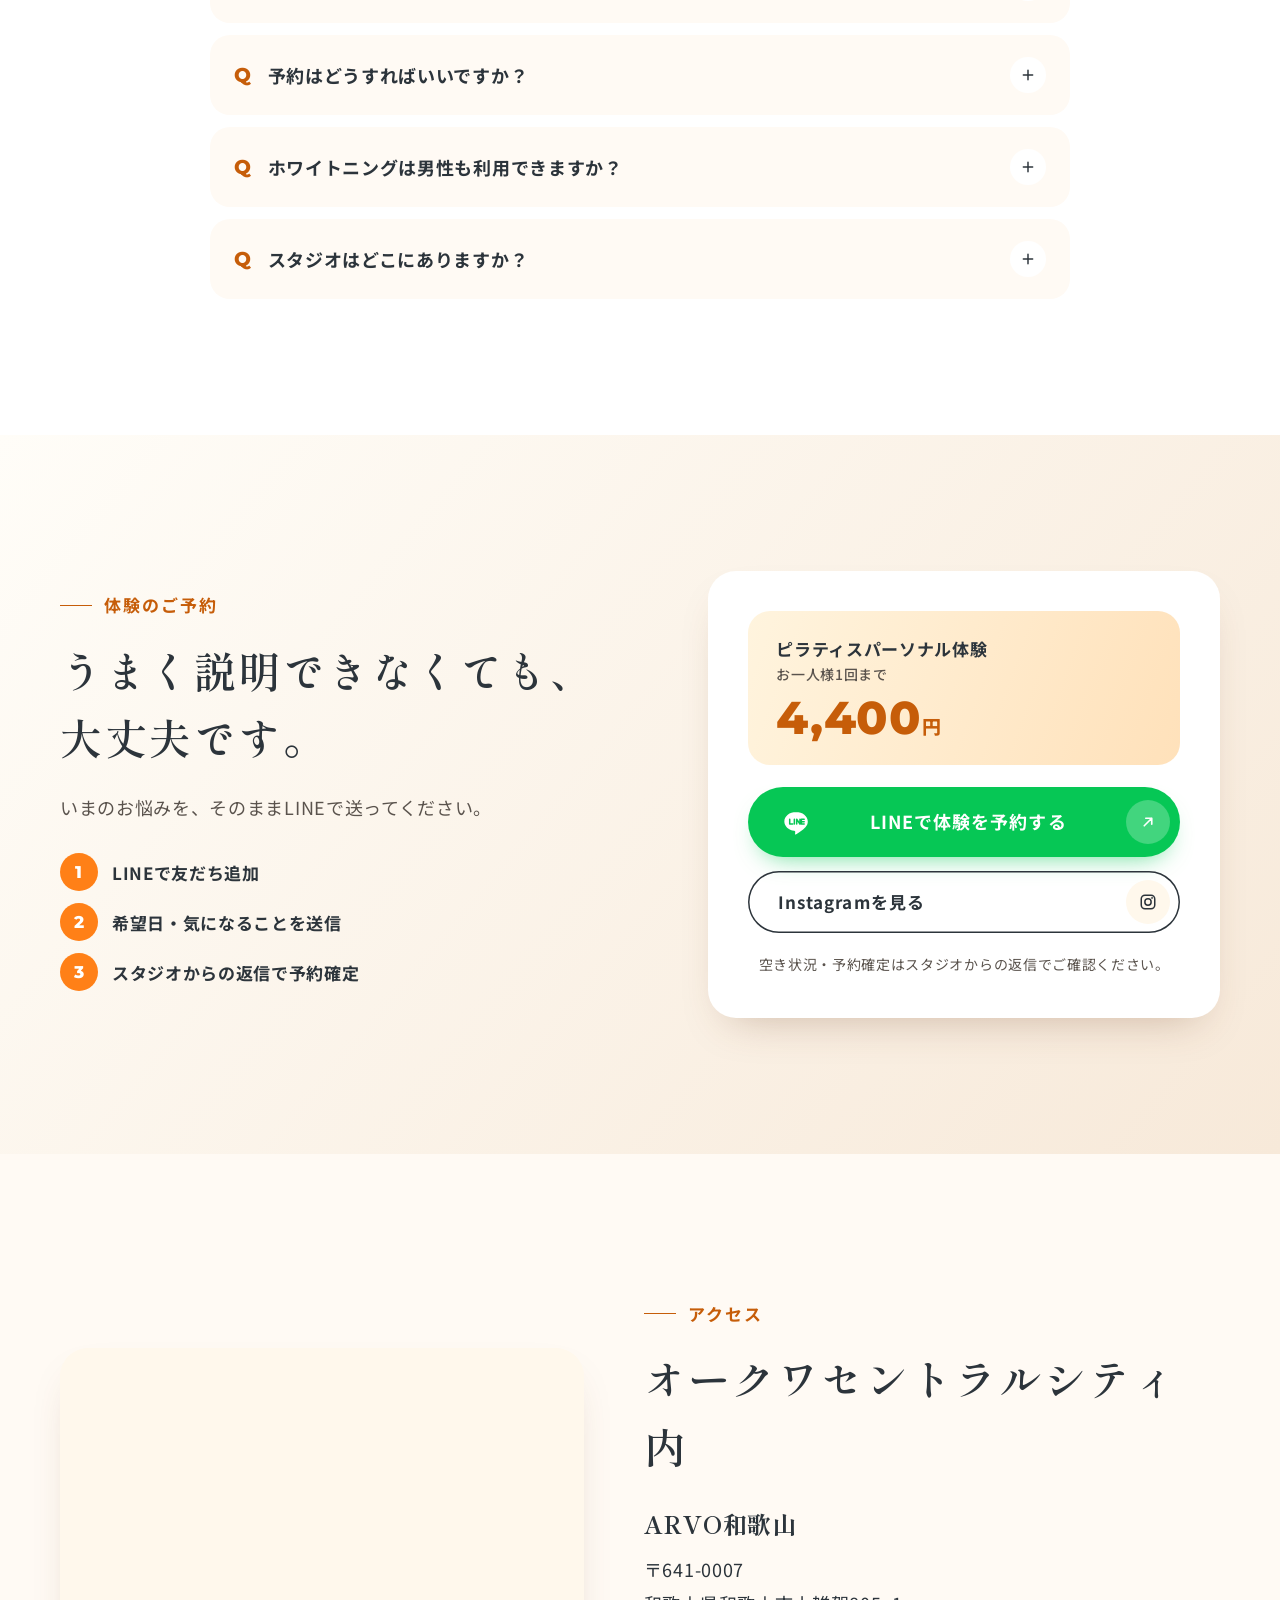
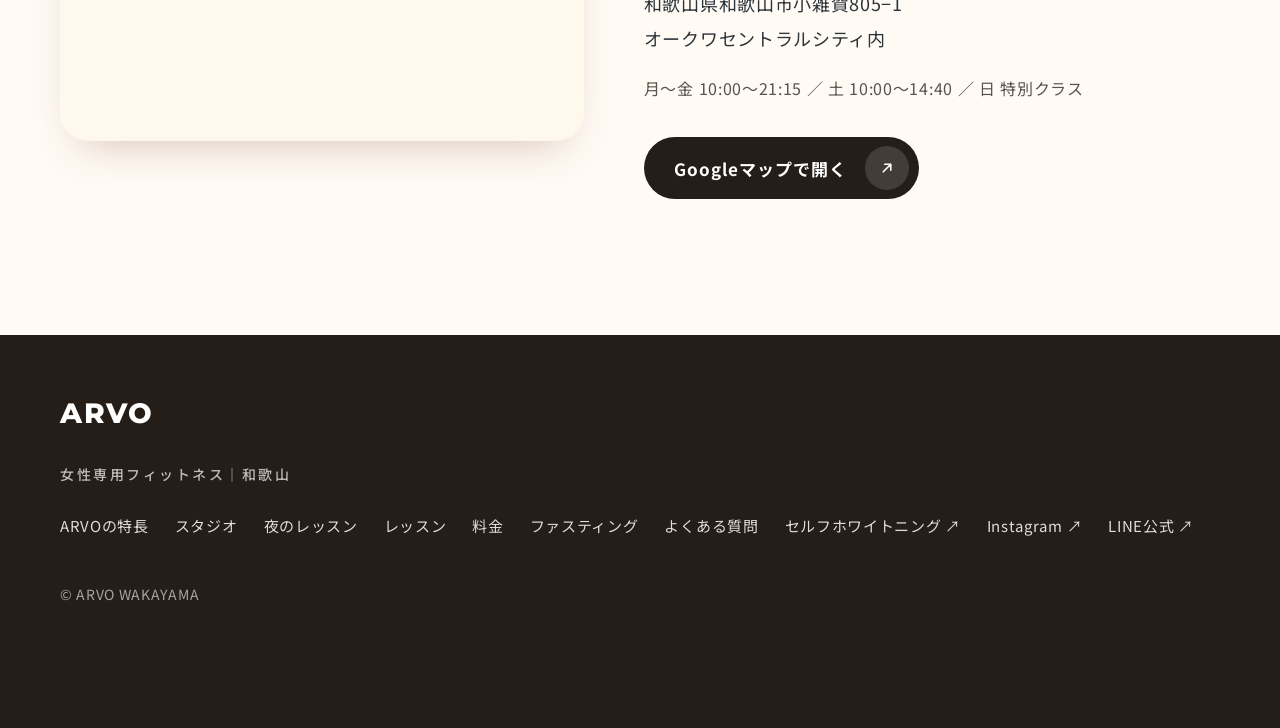
==== commit 61cba986: "Fasting: fix stretched app screenshots, pastel app-style palette; all-ages hero uses people photo Co" ====
--- a/index.html
+++ b/index.html
@@ -8,7 +8,7 @@
 <meta name="description" content="和歌山市・オークワセントラルシティ内の女性専用フィットネス「ARVO」。ピラティス・ヨガ・ダンス系レッスンとマシンピラティスのパーソナル。平日は夜21:15まで。ピラティスパーソナル体験1回4,400円。ご予約はLINEから。">
 <meta property="og:title" content="女性専用フィットネス・ピラティス | ARVO和歌山">
 <meta property="og:description" content="女性だけのスタジオで、自分のペースで。平日は夜21:15まで。ピラティスパーソナル体験1回4,400円。">
-<meta property="og:image" content="https://arvo-fitness.web.app/assets/hero-studio.webp">
+<meta property="og:image" content="https://arvo-fitness.web.app/assets/hero-pilates.webp">
 <meta property="og:url" content="https://arvo-fitness.web.app/">
 <link rel="canonical" href="https://arvo-fitness.web.app/">
 <meta property="og:type" content="website">
@@ -84,7 +84,7 @@
       </div>
     </div>
     <div class="hero-visual">
-      <div class="hero-photo"><img src="assets/hero-studio.webp" alt="鏡張りのARVOのスタジオ" fetchpriority="high" width="1125" height="2000" style="object-position:50% 35%"></div>
+      <div class="hero-photo"><img src="assets/hero-pilates.webp" alt="マシンピラティスで身体を伸ばす女性" fetchpriority="high" width="1333" height="2000" style="object-position:45% 45%"></div>
     </div>
   </div>
   <div class="wrap">
--- a/css/style.css
+++ b/css/style.css
@@ -312,7 +312,12 @@
 .gallery figcaption{position:absolute;left:12px;bottom:12px;background:rgba(255,255,255,.92);border-radius:999px;padding:4px 14px;font-size:15px;font-weight:700}
 
 /* ---------- ファスティング ---------- */
-.fasting{background:linear-gradient(160deg,var(--cream-2),#fbeedd)}
+/* ファスティングだけアプリ画面に合わせた淡いミント×ラベンダー */
+.fasting{--accent:#3fb59c;--accent-dp:#4552b8;--accent-lt:#d9ddff;--line:#dfe4f5;
+  --grad:linear-gradient(115deg,#3fb59c,#5d6fe0);--shadow:0 20px 44px -22px rgba(69,82,184,.35);
+  background:linear-gradient(135deg,#e5f6f1 0%,#eef1ff 50%,#e6f1fd 100%)}
+.fasting .eyebrow::before{background:var(--accent)}
+.fasting .h2 em{color:var(--accent-dp)}
 .fs-badge{display:table;margin:14px auto 0;background:var(--grad);color:#fff;font-weight:700;font-size:15px;letter-spacing:.1em;border-radius:999px;padding:4px 18px}
 .fs-worries{display:flex;flex-wrap:wrap;justify-content:center;gap:10px;margin:0 auto;padding:0;list-style:none;max-width:860px}
 .fs-worries li{display:flex;align-items:center;gap:8px;background:#fff;border-radius:999px;padding:10px 20px;font-weight:700;font-size:16px;box-shadow:0 1px 0 var(--line)}
@@ -325,12 +330,12 @@
 .fs-card p{font-size:16px;color:var(--ink-soft);margin-top:8px;line-height:1.85}
 .fs-steps{display:grid;grid-template-columns:repeat(3,1fr);gap:18px;margin:0;padding:0;list-style:none;counter-reset:fs}
 .fs-steps li{position:relative;background:#fff;border-radius:24px;padding:26px 24px;box-shadow:0 1px 0 var(--line)}
-.fs-steps .m{display:inline-block;background:var(--brown);color:#fff;border-radius:999px;padding:2px 14px;font-size:14px;font-weight:700}
+.fs-steps .m{display:inline-block;background:var(--grad);color:#fff;border-radius:999px;padding:2px 14px;font-size:14px;font-weight:700}
 .fs-steps b{display:block;font-size:20px;margin-top:12px}
 .fs-steps p{font-size:16px;color:var(--ink-soft);margin-top:6px;line-height:1.85}
 .fs-support{display:grid;grid-template-columns:1fr 1fr;gap:clamp(28px,5vw,56px);align-items:center;margin-top:clamp(48px,7vw,72px)}
 .fs-phones{display:flex;gap:16px;justify-content:center;align-items:flex-start}
-.fs-phones img{width:44%;max-width:200px;border-radius:24px;box-shadow:var(--shadow);border:6px solid #fff}
+.fs-phones img{width:44%;max-width:200px;height:auto;border-radius:24px;box-shadow:var(--shadow);border:6px solid #fff}
 .fs-phones img:last-child{margin-top:40px}
 .fs-support-list{display:grid;gap:14px;margin:0;padding:0;list-style:none}
 .fs-support-list li{display:flex;gap:14px;background:#fff;border-radius:20px;padding:20px 22px;font-size:16px;color:var(--ink-soft);line-height:1.8}
@@ -340,7 +345,7 @@
 .fs-price .tag{font-weight:700;font-size:16px;letter-spacing:.08em;color:var(--accent-dp)}
 .fs-normal{margin-top:12px;font-size:16px;color:var(--ink-soft)}
 .fs-normal s{font-family:var(--en);font-weight:700}
-.fs-sale{display:flex;flex-wrap:wrap;align-items:center;gap:6px 14px;margin-top:6px;padding:18px 22px;border-radius:20px;background:linear-gradient(110deg,#fff4de,#ffe1ba)}
+.fs-sale{display:flex;flex-wrap:wrap;align-items:center;gap:6px 14px;margin-top:6px;padding:18px 22px;border-radius:20px;background:linear-gradient(110deg,#e5f6f1,#e4e8ff)}
 .fs-sale .lbl{font-weight:700;font-size:17px;width:100%}
 .fs-sale b{font-family:var(--en);font-weight:800;font-size:46px;line-height:1;color:var(--accent-dp)}
 .fs-sale .off{background:var(--accent-dp);color:#fff;font-family:var(--en);font-weight:800;font-size:16px;border-radius:8px;padding:4px 10px}
